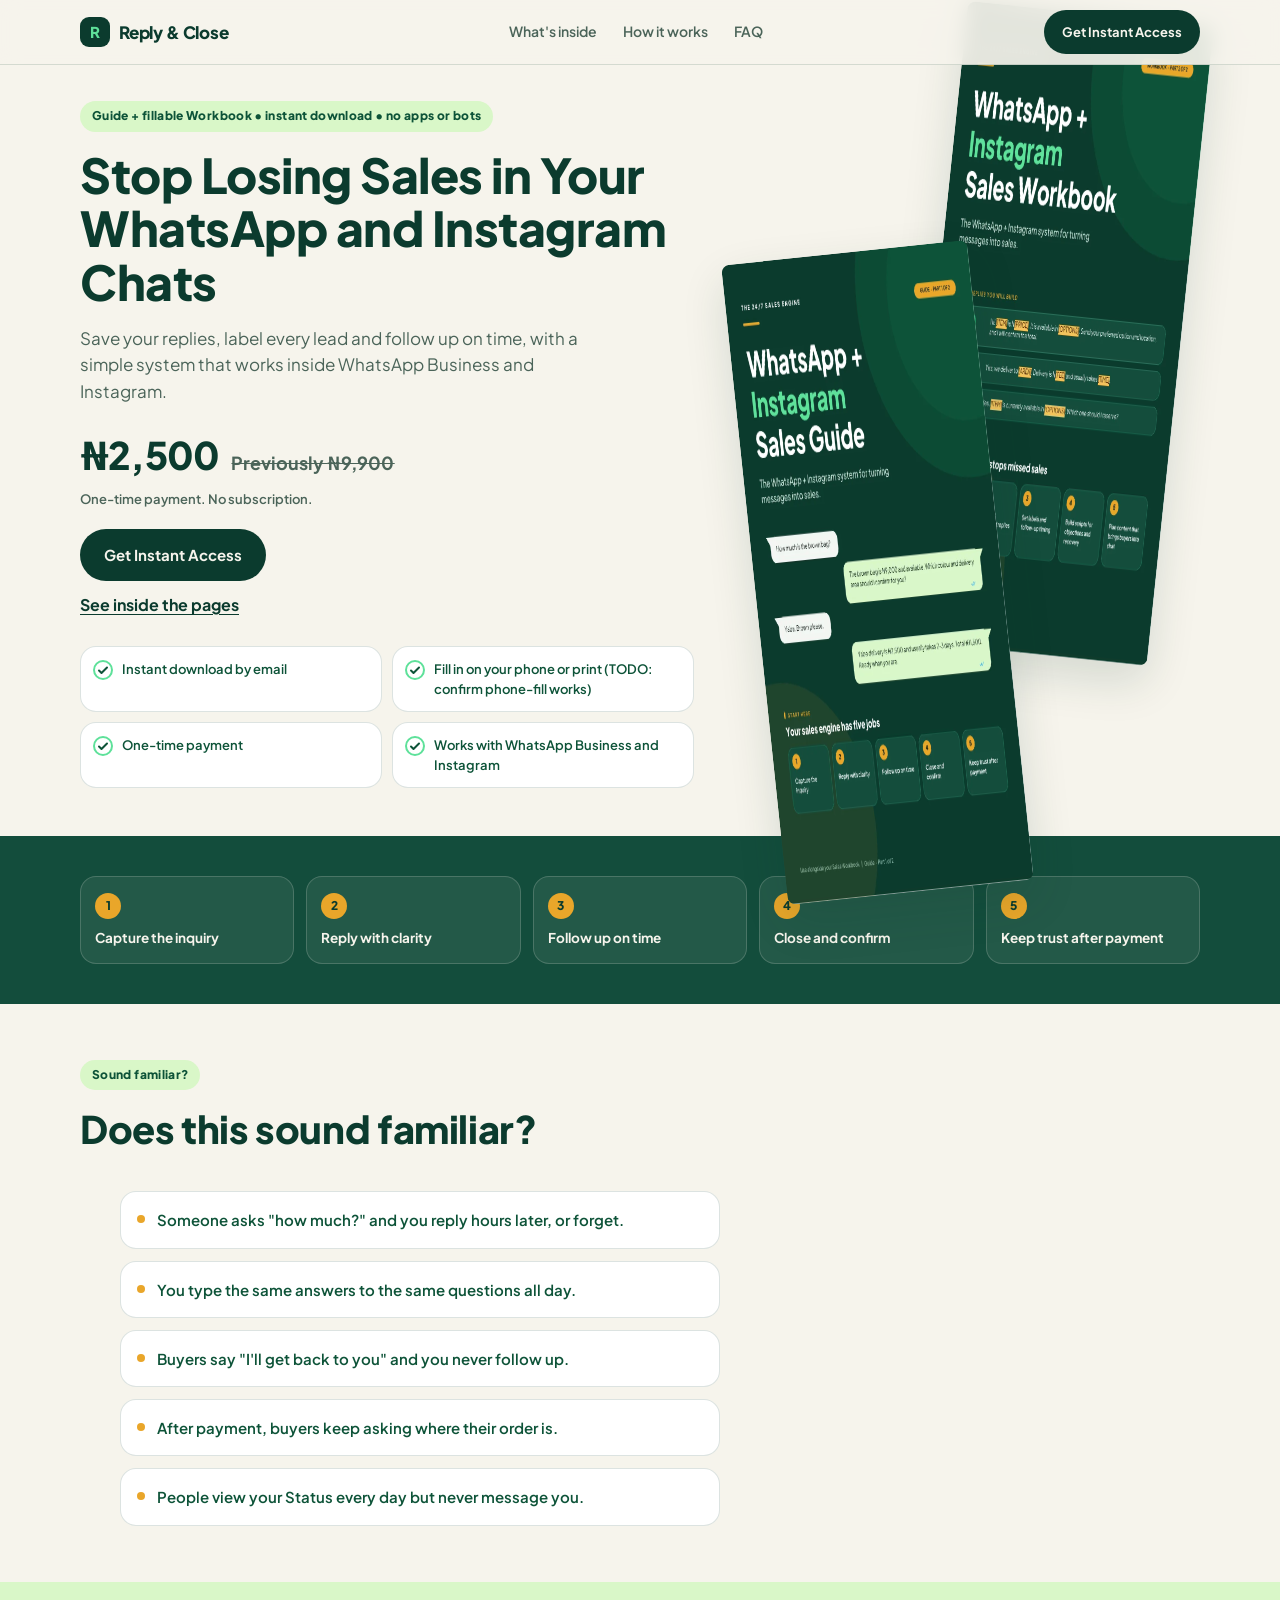
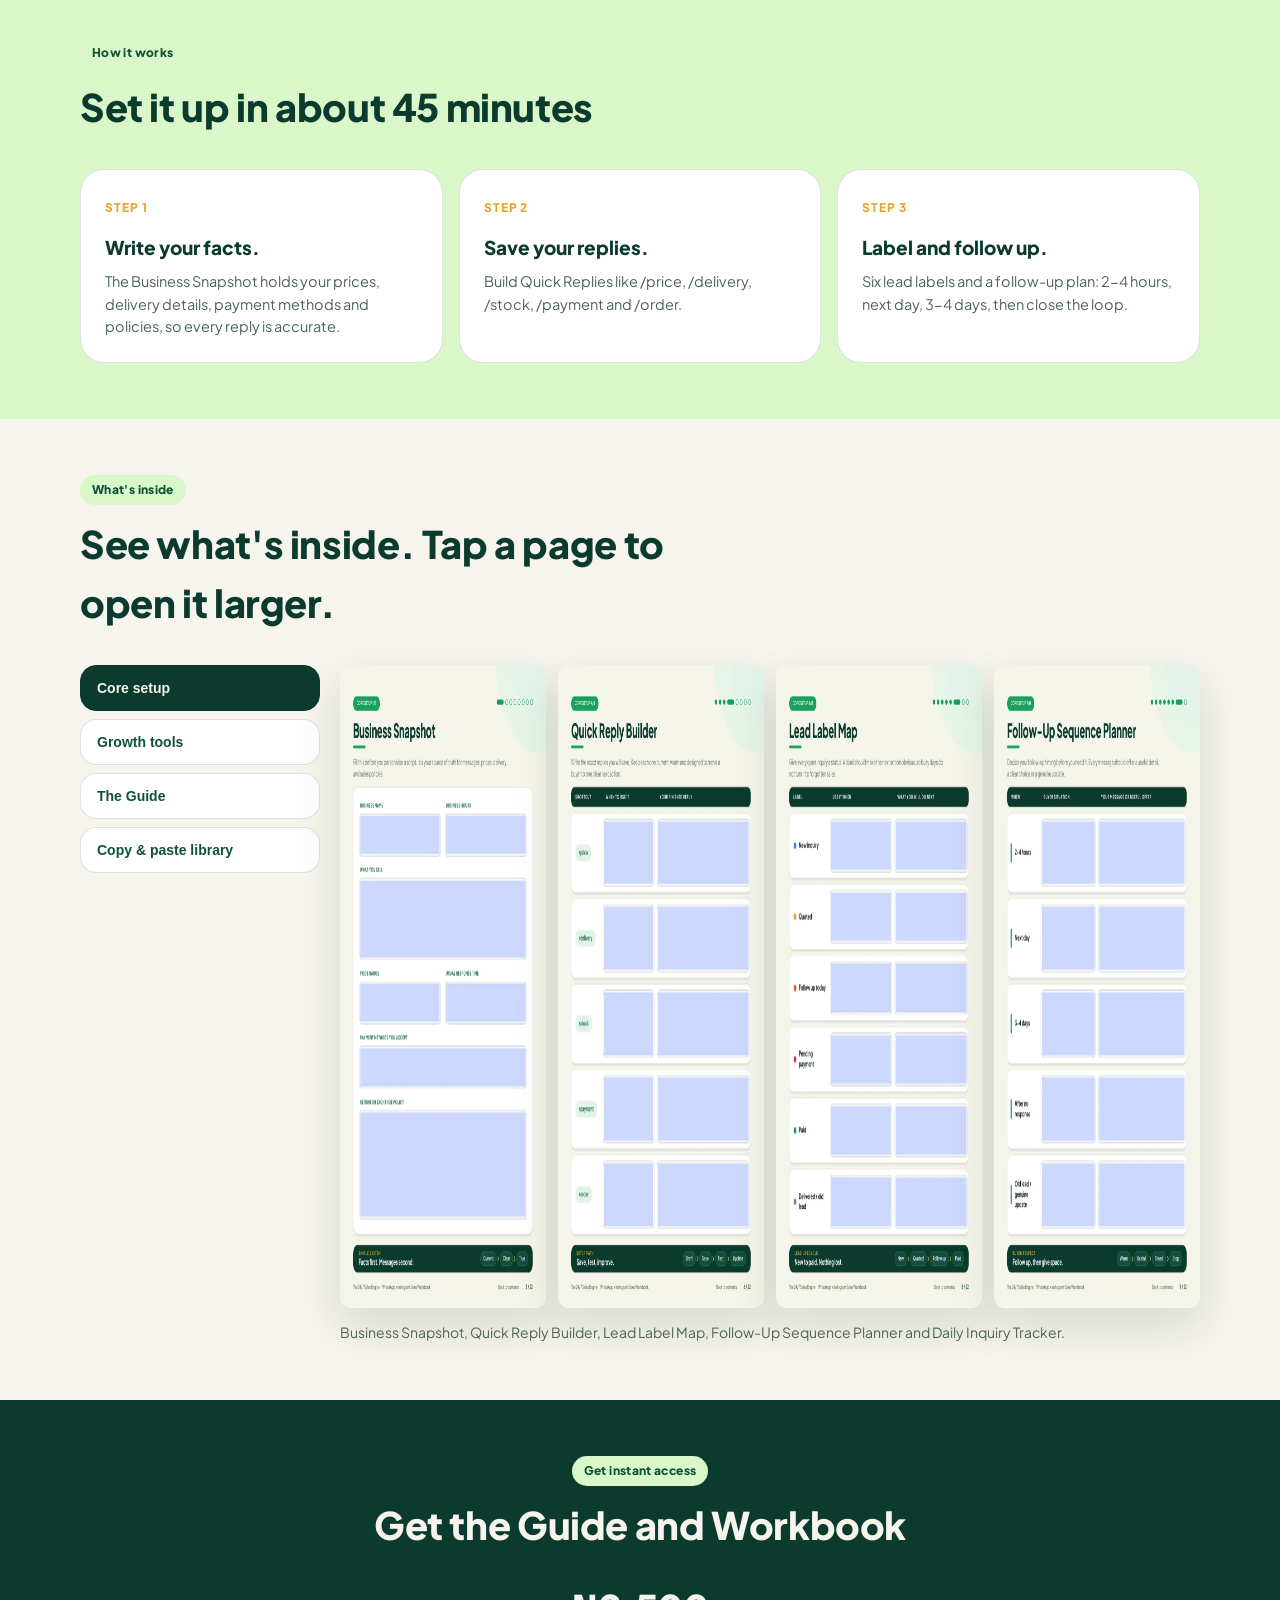
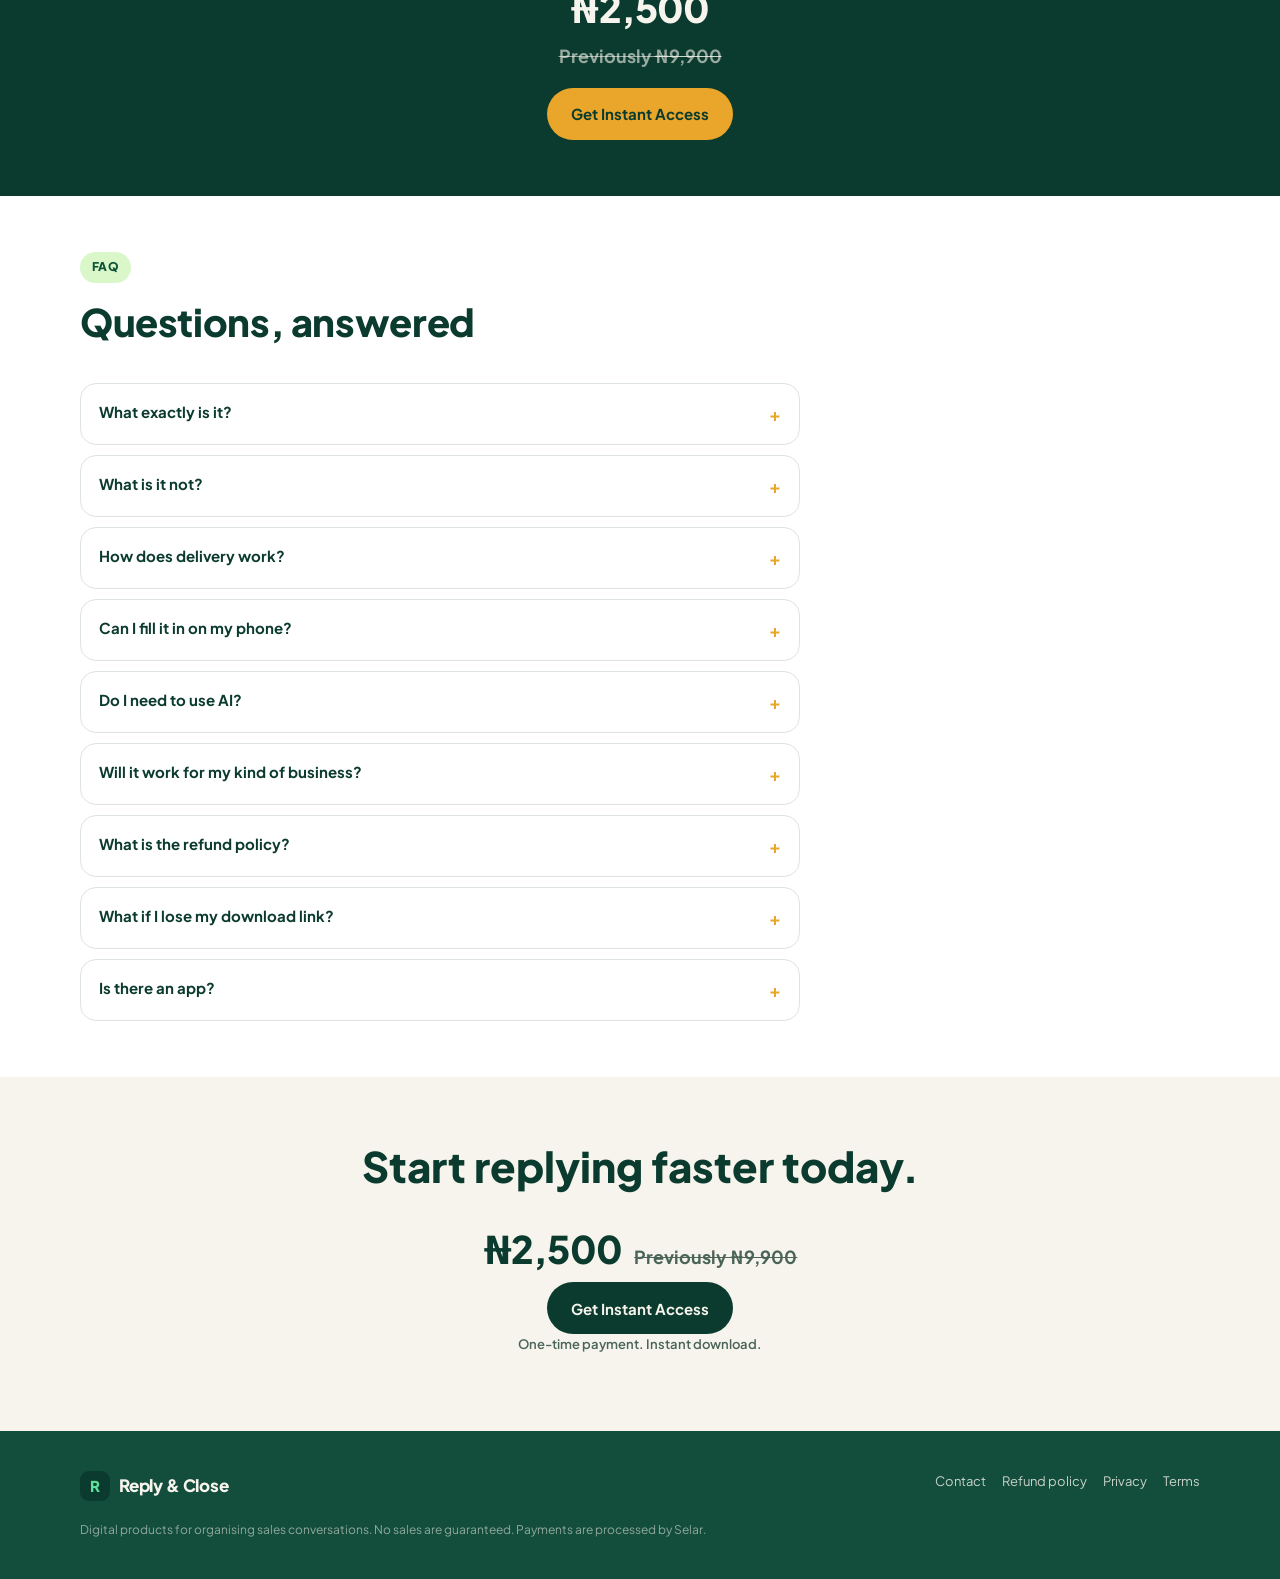
==== index.html @ ae07e2bc "Rebuild landing page per new brief: ₦2,500 entry, real product images, no dark patterns Replaces the" ====
<!doctype html>
<html lang="en">
<head>
<meta charset="utf-8">
<meta name="viewport" content="width=device-width, initial-scale=1">
<title>Reply &amp; Close | The 24/7 Sales Engine</title>
<meta name="description" content="A Sales Guide and fillable Workbook that help you reply faster, label leads and follow up on time in WhatsApp and Instagram. Instant download, one-time payment.">

<!-- Open Graph -->
<meta property="og:type" content="website">
<meta property="og:title" content="Reply &amp; Close | The 24/7 Sales Engine">
<meta property="og:description" content="Save your replies, label every lead and follow up on time, with a simple system that works inside WhatsApp Business and Instagram.">
<meta property="og:image" content="assets/guide-p1.png">

<link rel="icon" href="favicon-32.png" type="image/png">
<link rel="apple-touch-icon" href="apple-touch-icon.png">

<link rel="preconnect" href="https://fonts.googleapis.com">
<link rel="preconnect" href="https://fonts.gstatic.com" crossorigin>
<link href="https://fonts.googleapis.com/css2?family=Plus+Jakarta+Sans:wght@400;500;600;700;800&display=swap" rel="stylesheet">

<link rel="stylesheet" href="styles.css">
</head>
<body>

<header class="site-header">
  <div class="wrap">
    <a href="#top" class="brand" id="top" aria-label="Reply &amp; Close home">
      <span class="brand-mark">R</span>
      <span>Reply &amp; Close</span>
    </a>
    <nav class="header-links" aria-label="Page sections">
      <a href="#inside">What's inside</a>
      <a href="#how-it-works">How it works</a>
      <a href="#faq">FAQ</a>
    </nav>
    <a class="btn btn-sm cta-link" href="TODO:SELAR_URL" data-cta="header">Get Instant Access</a>
  </div>
</header>

<main>

  <!-- ===== Hero ===== -->
  <section class="hero">
    <div class="wrap hero-grid">
      <div class="hero-text">
        <span class="eyebrow">Guide + fillable Workbook &bull; instant download &bull; no apps or bots</span>
        <h1>Stop Losing Sales in Your WhatsApp and Instagram Chats</h1>
        <p class="hero-desc">Save your replies, label every lead and follow up on time, with a simple system that works inside WhatsApp Business and Instagram.</p>

        <div class="price-row">
          <span class="price-now" data-field="price">₦2,500</span>
          <span class="price-was" data-field="was-price-wrap">Previously <del data-field="was-price">₦9,900</del></span>
        </div>
        <p class="price-note">One-time payment. No subscription.</p>

        <div class="hero-cta">
          <a class="btn cta-link" href="TODO:SELAR_URL" data-cta="hero">Get Instant Access</a>
        </div>
        <a class="btn-text hero-see-inside" href="#inside">See inside the pages</a>

        <div class="trust-grid">
          <div class="trust-item">
            <svg width="20" height="20" viewBox="0 0 20 20" fill="none" aria-hidden="true"><circle cx="10" cy="10" r="9" stroke="#5EE19A" stroke-width="2"/><path d="M6 10.5l2.5 2.5L14 7.5" stroke="#0D5338" stroke-width="2" stroke-linecap="round" stroke-linejoin="round"/></svg>
            <span>Instant download by email</span>
          </div>
          <div class="trust-item">
            <svg width="20" height="20" viewBox="0 0 20 20" fill="none" aria-hidden="true"><circle cx="10" cy="10" r="9" stroke="#5EE19A" stroke-width="2"/><path d="M6 10.5l2.5 2.5L14 7.5" stroke="#0D5338" stroke-width="2" stroke-linecap="round" stroke-linejoin="round"/></svg>
            <span>Fill in on your phone or print (TODO: confirm phone-fill works)</span>
          </div>
          <div class="trust-item">
            <svg width="20" height="20" viewBox="0 0 20 20" fill="none" aria-hidden="true"><circle cx="10" cy="10" r="9" stroke="#5EE19A" stroke-width="2"/><path d="M6 10.5l2.5 2.5L14 7.5" stroke="#0D5338" stroke-width="2" stroke-linecap="round" stroke-linejoin="round"/></svg>
            <span>One-time payment</span>
          </div>
          <div class="trust-item">
            <svg width="20" height="20" viewBox="0 0 20 20" fill="none" aria-hidden="true"><circle cx="10" cy="10" r="9" stroke="#5EE19A" stroke-width="2"/><path d="M6 10.5l2.5 2.5L14 7.5" stroke="#0D5338" stroke-width="2" stroke-linecap="round" stroke-linejoin="round"/></svg>
            <span>Works with WhatsApp Business and Instagram</span>
          </div>
        </div>
      </div>

      <div class="hero-covers">
        <picture>
          <source srcset="assets/guide-p1.webp" type="image/webp">
          <img class="cover-guide" src="assets/guide-p1.png" alt="Cover of the Sales Guide, part of The 24/7 Sales Engine" width="455" height="643">
        </picture>
        <picture>
          <source srcset="assets/workbook-p1.webp" type="image/webp">
          <img class="cover-workbook" src="assets/workbook-p1.png" alt="Cover of the fillable Workbook, part of The 24/7 Sales Engine" width="455" height="643">
        </picture>
      </div>
    </div>
  </section>

  <!-- ===== Five jobs strip ===== -->
  <section class="jobs">
    <div class="wrap jobs-grid">
      <div class="job-card"><span class="job-num">1</span><p>Capture the inquiry</p></div>
      <div class="job-card"><span class="job-num">2</span><p>Reply with clarity</p></div>
      <div class="job-card"><span class="job-num">3</span><p>Follow up on time</p></div>
      <div class="job-card"><span class="job-num">4</span><p>Close and confirm</p></div>
      <div class="job-card"><span class="job-num">5</span><p>Keep trust after payment</p></div>
    </div>
  </section>

  <!-- ===== Does this sound familiar? ===== -->
  <section id="familiar">
    <div class="wrap">
      <div class="section-head">
        <span class="eyebrow">Sound familiar?</span>
        <h2>Does this sound familiar?</h2>
      </div>
      <ul class="problems-list">
        <li>Someone asks "how much?" and you reply hours later, or forget.</li>
        <li>You type the same answers to the same questions all day.</li>
        <li>Buyers say "I'll get back to you" and you never follow up.</li>
        <li>After payment, buyers keep asking where their order is.</li>
        <li>People view your Status every day but never message you.</li>
      </ul>
    </div>
  </section>

  <!-- ===== How it works ===== -->
  <section class="method" id="how-it-works">
    <div class="wrap">
      <div class="section-head">
        <span class="eyebrow">How it works</span>
        <h2>Set it up in about 45 minutes</h2>
      </div>
      <div class="method-steps">
        <div class="method-step">
          <span class="step-num">Step 1</span>
          <h3>Write your facts.</h3>
          <p>The Business Snapshot holds your prices, delivery details, payment methods and policies, so every reply is accurate.</p>
        </div>
        <div class="method-step">
          <span class="step-num">Step 2</span>
          <h3>Save your replies.</h3>
          <p>Build Quick Replies like /price, /delivery, /stock, /payment and /order.</p>
        </div>
        <div class="method-step">
          <span class="step-num">Step 3</span>
          <h3>Label and follow up.</h3>
          <p>Six lead labels and a follow-up plan: 2-4 hours, next day, 3-4 days, then close the loop.</p>
        </div>
      </div>
    </div>
  </section>

  <!-- ===== What's inside ===== -->
  <section id="inside">
    <div class="wrap">
      <div class="section-head">
        <span class="eyebrow">What's inside</span>
        <h2>See what's inside. Tap a page to open it larger.</h2>
      </div>

      <div class="inside-layout">
        <div class="inside-tabs" role="tablist" aria-label="What's inside the Guide and Workbook">
          <button class="inside-tab" role="tab" id="tab-core" aria-controls="panel-core" aria-selected="true" data-panel="panel-core">Core setup</button>
          <button class="inside-tab" role="tab" id="tab-growth" aria-controls="panel-growth" aria-selected="false" tabindex="-1" data-panel="panel-growth">Growth tools</button>
          <button class="inside-tab" role="tab" id="tab-guide" aria-controls="panel-guide" aria-selected="false" tabindex="-1" data-panel="panel-guide">The Guide</button>
          <button class="inside-tab" role="tab" id="tab-copy" aria-controls="panel-copy" aria-selected="false" tabindex="-1" data-panel="panel-copy">Copy &amp; paste library</button>
        </div>

        <div class="inside-panels">
          <div class="inside-panel is-active" id="panel-core" role="tabpanel" aria-labelledby="tab-core">
            <div class="inside-images">
              <button type="button" class="lightbox-trigger" data-full="assets/workbook-p3.png" data-alt="Workbook page for the Business Snapshot, recording prices, delivery and payment details">
                <picture><source srcset="assets/workbook-p3.webp" type="image/webp"><img src="assets/workbook-p3.png" alt="Workbook page for the Business Snapshot, recording prices, delivery and payment details" loading="lazy" width="455" height="643"></picture>
              </button>
              <button type="button" class="lightbox-trigger" data-full="assets/workbook-p6.png" data-alt="Workbook page for building Quick Replies such as price, delivery and stock">
                <picture><source srcset="assets/workbook-p6.webp" type="image/webp"><img src="assets/workbook-p6.png" alt="Workbook page for building Quick Replies such as price, delivery and stock" loading="lazy" width="455" height="643"></picture>
              </button>
              <button type="button" class="lightbox-trigger" data-full="assets/workbook-p8.png" data-alt="Workbook page for the Lead Label Map">
                <picture><source srcset="assets/workbook-p8.webp" type="image/webp"><img src="assets/workbook-p8.png" alt="Workbook page for the Lead Label Map" loading="lazy" width="455" height="643"></picture>
              </button>
              <button type="button" class="lightbox-trigger" data-full="assets/workbook-p9.png" data-alt="Workbook page for the Follow-Up Sequence Planner and Daily Inquiry Tracker">
                <picture><source srcset="assets/workbook-p9.webp" type="image/webp"><img src="assets/workbook-p9.png" alt="Workbook page for the Follow-Up Sequence Planner and Daily Inquiry Tracker" loading="lazy" width="455" height="643"></picture>
              </button>
            </div>
            <p class="inside-caption">Business Snapshot, Quick Reply Builder, Lead Label Map, Follow-Up Sequence Planner and Daily Inquiry Tracker.</p>
          </div>

          <div class="inside-panel" id="panel-growth" role="tabpanel" aria-labelledby="tab-growth">
            <div class="inside-images">
              <button type="button" class="lightbox-trigger" data-full="assets/workbook-p12.png" data-alt="Workbook page showing growth tools including the Order and Trust Message Kit">
                <picture><source srcset="assets/workbook-p12.webp" type="image/webp"><img src="assets/workbook-p12.png" alt="Workbook page showing growth tools including the Order and Trust Message Kit" loading="lazy" width="455" height="643"></picture>
              </button>
            </div>
            <p class="inside-caption">Five growth tools, including the Order and Trust Message Kit and the 7-Day Status Selling Plan.</p>
          </div>

          <div class="inside-panel" id="panel-guide" role="tabpanel" aria-labelledby="tab-guide">
            <div class="inside-images">
              <button type="button" class="lightbox-trigger" data-full="assets/guide-p1.png" data-alt="Cover of the Sales Guide">
                <picture><source srcset="assets/guide-p1.webp" type="image/webp"><img src="assets/guide-p1.png" alt="Cover of the Sales Guide" loading="lazy" width="455" height="643"></picture>
              </button>
              <button type="button" class="lightbox-trigger" data-full="assets/guide-p8.png" data-alt="A page from the Sales Guide on replying to buyer messages with clarity">
                <picture><source srcset="assets/guide-p8.webp" type="image/webp"><img src="assets/guide-p8.png" alt="A page from the Sales Guide on replying to buyer messages with clarity" loading="lazy" width="455" height="643"></picture>
              </button>
              <button type="button" class="lightbox-trigger" data-full="assets/guide-p9.png" data-alt="A page from the Sales Guide on following up with buyers and closing the sale">
                <picture><source srcset="assets/guide-p9.webp" type="image/webp"><img src="assets/guide-p9.png" alt="A page from the Sales Guide on following up with buyers and closing the sale" loading="lazy" width="455" height="643"></picture>
              </button>
            </div>
            <p class="inside-caption">A short Guide in six chapters that explains how to capture, reply, follow up and close.</p>
          </div>

          <div class="inside-panel" id="panel-copy" role="tabpanel" aria-labelledby="tab-copy">
            <div class="inside-images">
              <button type="button" class="lightbox-trigger" data-full="assets/workbook-p17.png" data-alt="Workbook page with a copy-and-paste reply library for buyers and objections">
                <picture><source srcset="assets/workbook-p17.webp" type="image/webp"><img src="assets/workbook-p17.png" alt="Workbook page with a copy-and-paste reply library for buyers and objections" loading="lazy" width="455" height="643"></picture>
              </button>
            </div>
            <p class="inside-caption">Ready-to-use replies for buyers, objections, follow-ups, order updates, Instagram handoffs and Status posts.</p>
          </div>
        </div>
      </div>
    </div>
  </section>

  <!-- REVIEWS: enable only with real, permitted buyer quotes -->

  <!-- ===== Price band ===== -->
  <section class="price-band" id="buy">
    <div class="wrap">
      <div class="section-head">
        <span class="eyebrow">Get instant access</span>
        <h2>Get the Guide and Workbook</h2>
      </div>
      <div class="price-band-row">
        <span class="price-now" data-field="price">₦2,500</span>
        <span class="price-was" data-field="was-price-wrap">Previously <del data-field="was-price">₦9,900</del></span>
      </div>
      <a class="btn cta-link" href="TODO:SELAR_URL" data-cta="price-band">Get Instant Access</a>
    </div>
  </section>

  <!-- ===== FAQ ===== -->
  <section class="faq" id="faq">
    <div class="wrap">
      <div class="section-head">
        <span class="eyebrow">FAQ</span>
        <h2>Questions, answered</h2>
      </div>
      <div class="faq-list">
        <details>
          <summary>What exactly is it?</summary>
          <p>A Sales Guide and a fillable Workbook (two PDFs, 34 pages in total) that give you a simple system for replying to buyers, labelling leads and following up in WhatsApp and Instagram.</p>
        </details>
        <details>
          <summary>What is it not?</summary>
          <p>It is not a bot, an app or a promise of sales. It is a system you set up and use yourself. Results depend on your business, your product and how consistently you use it.</p>
        </details>
        <details>
          <summary>How does delivery work?</summary>
          <p>After payment, Selar sends your download link to the email you paid with. TODO: confirm that the link arrives instantly.</p>
        </details>
        <details>
          <summary>Can I fill it in on my phone?</summary>
          <p>The Workbook has fillable fields. TODO: confirm which phone viewer works best, then say so here. You can also print it.</p>
        </details>
        <details>
          <summary>Do I need to use AI?</summary>
          <p>No. The system works without it. One chapter shows how to use AI as a draft assistant, with you approving every reply.</p>
        </details>
        <details>
          <summary>Will it work for my kind of business?</summary>
          <p>It is built for anyone who handles buyer messages in WhatsApp or Instagram, whether you sell products or services.</p>
        </details>
        <details>
          <summary>What is the refund policy?</summary>
          <p>Because the files are delivered instantly, all purchases are final. If a file will not open, you did not receive your link, or you were charged twice in error, contact us and we will fix it. See the full <a href="refund.html">refund policy</a>.</p>
        </details>
        <details>
          <summary>What if I lose my download link?</summary>
          <p>Search your email for the Selar receipt, or contact us with the email you paid with and we will help you get your files.</p>
        </details>
        <details>
          <summary>Is there an app?</summary>
          <p>After you get your files you will see an optional app that keeps your follow-ups for you. The Guide and Workbook work fully on their own.</p>
        </details>
      </div>
    </div>
  </section>

  <!-- ===== Final CTA ===== -->
  <section class="final-cta">
    <div class="wrap">
      <h2>Start replying faster today.</h2>
      <div class="price-row">
        <span class="price-now" data-field="price">₦2,500</span>
        <span class="price-was" data-field="was-price-wrap">Previously <del data-field="was-price">₦9,900</del></span>
      </div>
      <a class="btn cta-link" href="TODO:SELAR_URL" data-cta="final">Get Instant Access</a>
      <p class="price-note">One-time payment. Instant download.</p>
    </div>
  </section>

</main>

<footer>
  <div class="wrap footer-grid">
    <div class="brand" style="color:#F6F4EC">
      <span class="brand-mark">R</span>
      <span>Reply &amp; Close</span>
    </div>
    <div class="footer-links">
      <a href="mailto:TODO:SUPPORT_EMAIL" class="support-email-link">Contact</a>
      <a href="#" class="whatsapp-link" style="display:none">WhatsApp</a>
      <a href="refund.html">Refund policy</a>
      <a href="privacy.html">Privacy</a>
      <a href="terms.html">Terms</a>
    </div>
  </div>
  <div class="wrap">
    <p class="footer-fine">Digital products for organising sales conversations. No sales are guaranteed. Payments are processed by Selar.</p>
  </div>
</footer>

<!-- Lightbox -->
<div class="lightbox" id="lightbox" role="dialog" aria-modal="true" aria-label="Enlarged page preview">
  <button type="button" class="lightbox-close" id="lightbox-close" aria-label="Close">&times;</button>
  <img id="lightbox-img" src="" alt="">
</div>

<!-- Meta Pixel Code (loaded by script.js only if META_PIXEL_ID is set) -->
<noscript>
  <img height="1" width="1" style="display:none" src="https://www.facebook.com/tr?id=2324842898318551&ev=PageView&noscript=1" alt="">
</noscript>

<script src="script.js"></script>
</body>
</html>
---- styles.css ----
/* Reply & Close — The 24/7 Sales Engine — entry landing page */

:root {
  --dark-green: #0b3b2e;
  --mid-green: #0d5338;
  --card-green: #134d3c;
  --cream: #f6f4ec;
  --amber: #e9a62a;
  --bright-green: #5ee19a;
  --bubble-green: #d9f7c8;
  --ink: #0b3b2e;
  --muted: #4b6459;
  --line: rgba(11, 59, 46, 0.14);
  --shadow: 0 18px 45px rgba(11, 59, 46, 0.14);
  --radius-lg: 24px;
  --radius-md: 16px;
  --max: 1120px;
}

* {
  box-sizing: border-box;
}

html {
  scroll-behavior: smooth;
}

@media (prefers-reduced-motion: reduce) {
  html {
    scroll-behavior: auto;
  }
  * {
    animation-duration: 0.01ms !important;
    animation-iteration-count: 1 !important;
    transition-duration: 0.01ms !important;
  }
}

body {
  margin: 0;
  background: var(--cream);
  color: var(--ink);
  font-family: "Plus Jakarta Sans", ui-sans-serif, system-ui, -apple-system, "Segoe UI", sans-serif;
  line-height: 1.55;
  font-size: 16px;
  overflow-x: hidden;
}

h1, h2, h3, p, ul, ol {
  margin: 0;
}

a {
  color: inherit;
}

img {
  max-width: 100%;
  display: block;
}

.wrap {
  width: min(100% - 40px, var(--max));
  margin: 0 auto;
}

:focus-visible {
  outline: 3px solid var(--bright-green);
  outline-offset: 2px;
  border-radius: 6px;
}

/* ---------- header ---------- */

.site-header {
  position: sticky;
  top: 0;
  z-index: 30;
  background: rgba(246, 244, 236, 0.92);
  backdrop-filter: blur(10px);
  border-bottom: 1px solid var(--line);
}

.site-header .wrap {
  display: flex;
  align-items: center;
  justify-content: space-between;
  min-height: 64px;
}

.brand {
  display: flex;
  align-items: center;
  gap: 9px;
  font-weight: 800;
  font-size: 17px;
  text-decoration: none;
  letter-spacing: -0.01em;
}

.brand-mark {
  width: 30px;
  height: 30px;
  border-radius: 9px;
  background: var(--dark-green);
  color: var(--bright-green);
  display: grid;
  place-items: center;
  font-weight: 800;
  font-size: 15px;
}

.header-links {
  display: none;
  align-items: center;
  gap: 26px;
  font-size: 14px;
  font-weight: 600;
  color: var(--muted);
}

.header-links a {
  text-decoration: none;
}

@media (min-width: 740px) {
  .header-links {
    display: flex;
  }
}

/* ---------- buttons ---------- */

.btn {
  display: inline-flex;
  align-items: center;
  justify-content: center;
  gap: 8px;
  min-height: 52px;
  padding: 0 24px;
  border-radius: 999px;
  background: var(--dark-green);
  color: var(--cream);
  font-weight: 700;
  font-size: 15px;
  text-decoration: none;
  border: none;
  cursor: pointer;
  transition: transform 0.15s ease, background 0.15s ease;
}

.btn:hover {
  background: var(--mid-green);
  transform: translateY(-1px);
}

.btn-sm {
  min-height: 44px;
  padding: 0 18px;
  font-size: 13px;
}

.btn-text {
  background: none;
  color: var(--dark-green);
  text-decoration: underline;
  text-underline-offset: 3px;
  min-height: auto;
  padding: 0;
  font-weight: 700;
}

/* ---------- eyebrow / strip ---------- */

.eyebrow {
  display: inline-flex;
  align-items: center;
  gap: 8px;
  color: var(--mid-green);
  background: var(--bubble-green);
  padding: 6px 12px;
  border-radius: 999px;
  font-size: 12px;
  font-weight: 800;
  letter-spacing: 0.03em;
}

/* ---------- hero ---------- */

.hero {
  padding: 36px 0 48px;
}

.hero-grid {
  display: grid;
  gap: 32px;
}

.hero-text h1 {
  font-size: clamp(30px, 6vw, 48px);
  font-weight: 800;
  line-height: 1.12;
  letter-spacing: -0.01em;
  margin: 16px 0 16px;
}

.hero-desc {
  color: var(--muted);
  font-size: 17px;
  max-width: 540px;
}

.price-row {
  display: flex;
  align-items: baseline;
  gap: 12px;
  margin: 22px 0 4px;
  flex-wrap: wrap;
}

.price-now {
  font-size: 38px;
  font-weight: 800;
  letter-spacing: -0.02em;
}

.price-was {
  font-size: 18px;
  font-weight: 700;
  color: var(--muted);
  text-decoration: line-through;
}

.price-note {
  color: var(--muted);
  font-size: 13px;
  font-weight: 600;
  margin-bottom: 20px;
}

.hero-cta {
  margin-top: 10px;
}

.hero-see-inside {
  display: block;
  margin-top: 12px;
}

.trust-grid {
  margin-top: 28px;
  display: grid;
  grid-template-columns: 1fr 1fr;
  gap: 10px;
}

.trust-item {
  display: flex;
  align-items: flex-start;
  gap: 9px;
  font-size: 13px;
  font-weight: 600;
  color: var(--mid-green);
  background: #fff;
  border: 1px solid var(--line);
  border-radius: var(--radius-md);
  padding: 12px;
}

.trust-item svg {
  flex: 0 0 auto;
  margin-top: 1px;
}

.hero-covers {
  position: relative;
  min-height: 300px;
  display: grid;
  place-items: center;
}

.hero-covers img {
  position: absolute;
  width: 52%;
  border-radius: 8px;
  box-shadow: var(--shadow);
}

.hero-covers .cover-guide {
  left: 6%;
  top: 4%;
  transform: rotate(-6deg);
  z-index: 2;
}

.hero-covers .cover-workbook {
  right: 4%;
  bottom: 0;
  transform: rotate(6deg);
  z-index: 1;
}

@media (min-width: 860px) {
  .hero-grid {
    grid-template-columns: 1.1fr 0.85fr;
    align-items: center;
  }
  .hero-covers {
    min-height: 420px;
  }
}

/* ---------- five jobs ---------- */

.jobs {
  background: var(--card-green);
  padding: 40px 0;
}

.jobs-grid {
  display: grid;
  grid-template-columns: repeat(2, 1fr);
  gap: 12px;
}

@media (min-width: 700px) {
  .jobs-grid {
    grid-template-columns: repeat(5, 1fr);
  }
}

.job-card {
  background: rgba(246, 244, 236, 0.07);
  border: 1px solid rgba(246, 244, 236, 0.18);
  border-radius: var(--radius-md);
  padding: 16px 14px;
  color: var(--cream);
}

.job-num {
  width: 26px;
  height: 26px;
  border-radius: 50%;
  background: var(--amber);
  color: var(--dark-green);
  font-weight: 800;
  font-size: 12px;
  display: grid;
  place-items: center;
  margin-bottom: 10px;
}

.job-card p {
  font-size: 13.5px;
  font-weight: 700;
  line-height: 1.3;
}

/* ---------- generic section ---------- */

section {
  padding: 56px 0;
}

.section-head {
  max-width: 640px;
  margin-bottom: 32px;
}

.section-head h2 {
  font-size: clamp(26px, 4.4vw, 38px);
  font-weight: 800;
  letter-spacing: -0.01em;
  margin-top: 10px;
}

/* ---------- familiar problems ---------- */

.problems-list {
  list-style: none;
  display: grid;
  gap: 12px;
  max-width: 640px;
}

.problems-list li {
  display: flex;
  gap: 12px;
  align-items: flex-start;
  background: #fff;
  border: 1px solid var(--line);
  border-radius: var(--radius-md);
  padding: 16px;
  font-size: 15px;
  font-weight: 600;
  color: var(--mid-green);
}

.problems-list li::before {
  content: "";
  flex: 0 0 auto;
  width: 8px;
  height: 8px;
  margin-top: 7px;
  border-radius: 50%;
  background: var(--amber);
}

/* ---------- how it works ---------- */

.method {
  background: var(--bubble-green);
}

.method-steps {
  display: grid;
  gap: 16px;
}

@media (min-width: 740px) {
  .method-steps {
    grid-template-columns: repeat(3, 1fr);
  }
}

.method-step {
  background: #fff;
  border-radius: var(--radius-lg);
  padding: 24px;
  border: 1px solid var(--line);
}

.method-step .step-num {
  color: var(--amber);
  font-weight: 800;
  font-size: 12px;
  letter-spacing: 0.08em;
  text-transform: uppercase;
}

.method-step h3 {
  margin: 14px 0 8px;
  font-size: 19px;
  font-weight: 800;
}

.method-step p {
  color: var(--muted);
  font-size: 14.5px;
}

/* ---------- what's inside (tabbed viewer) ---------- */

.inside-layout {
  display: grid;
  gap: 20px;
}

@media (min-width: 860px) {
  .inside-layout {
    grid-template-columns: 240px 1fr;
    align-items: start;
  }
}

.inside-tabs {
  display: flex;
  gap: 8px;
  overflow-x: auto;
  padding-bottom: 4px;
}

@media (min-width: 860px) {
  .inside-tabs {
    flex-direction: column;
    overflow-x: visible;
  }
}

.inside-tab {
  flex: 0 0 auto;
  text-align: left;
  border: 1px solid var(--line);
  background: #fff;
  border-radius: var(--radius-md);
  padding: 14px 16px;
  font-size: 14px;
  font-weight: 700;
  color: var(--mid-green);
  cursor: pointer;
}

.inside-tab[aria-selected="true"] {
  background: var(--dark-green);
  color: var(--cream);
  border-color: var(--dark-green);
}

.inside-panel {
  display: none;
}

.inside-panel.is-active {
  display: block;
}

.inside-images {
  display: grid;
  grid-template-columns: repeat(auto-fit, minmax(130px, 1fr));
  gap: 12px;
}

.inside-images button {
  border: none;
  background: none;
  padding: 0;
  cursor: zoom-in;
  border-radius: 10px;
  overflow: hidden;
  box-shadow: var(--shadow);
}

.inside-images img {
  width: 100%;
  border-radius: 10px;
}

.inside-caption {
  margin-top: 14px;
  color: var(--muted);
  font-size: 14px;
}

/* lightbox */

.lightbox {
  position: fixed;
  inset: 0;
  z-index: 50;
  display: none;
  align-items: center;
  justify-content: center;
  background: rgba(11, 59, 46, 0.88);
  padding: 24px;
}

.lightbox.is-open {
  display: flex;
}

.lightbox img {
  max-width: min(92vw, 560px);
  max-height: 86vh;
  border-radius: 10px;
}

.lightbox-close {
  position: absolute;
  top: 18px;
  right: 18px;
  width: 42px;
  height: 42px;
  border-radius: 50%;
  border: none;
  background: var(--cream);
  color: var(--dark-green);
  font-size: 20px;
  font-weight: 800;
  cursor: pointer;
}

/* ---------- price band ---------- */

.price-band {
  background: var(--dark-green);
  color: var(--cream);
  text-align: center;
}

.price-band .section-head {
  margin: 0 auto 24px;
  text-align: center;
}

.price-band .price-now,
.price-band .price-was {
  color: var(--cream);
}

.price-band .price-was {
  color: rgba(246, 244, 236, 0.6);
}

.price-band-row {
  display: flex;
  flex-direction: column;
  align-items: center;
  gap: 4px;
}

.price-band .btn {
  margin-top: 18px;
  background: var(--amber);
  color: var(--dark-green);
}

.price-band .btn:hover {
  background: #f2bb54;
}

/* ---------- FAQ ---------- */

.faq {
  background: #fff;
}

.faq-list {
  max-width: 720px;
  display: grid;
  gap: 10px;
}

.faq-list details {
  border: 1px solid var(--line);
  border-radius: var(--radius-md);
  padding: 16px 18px;
}

.faq-list summary {
  cursor: pointer;
  font-weight: 700;
  font-size: 15px;
  list-style: none;
}

.faq-list summary::-webkit-details-marker {
  display: none;
}

.faq-list summary::after {
  content: "+";
  float: right;
  font-size: 18px;
  color: var(--amber);
}

.faq-list details[open] summary::after {
  content: "–";
}

.faq-list p {
  margin-top: 10px;
  color: var(--muted);
  font-size: 14.5px;
}

/* ---------- final CTA ---------- */

.final-cta {
  text-align: center;
}

.final-cta h2 {
  font-size: clamp(26px, 5vw, 42px);
  font-weight: 800;
  max-width: 640px;
  margin: 0 auto 16px;
}

.final-cta .price-row {
  justify-content: center;
}

/* ---------- footer ---------- */

footer {
  background: var(--card-green);
  color: var(--cream);
  padding: 40px 0;
}

.footer-grid {
  display: flex;
  flex-wrap: wrap;
  gap: 18px;
  justify-content: space-between;
  align-items: flex-start;
  font-size: 13px;
}

.footer-links {
  display: flex;
  flex-wrap: wrap;
  gap: 16px;
  color: rgba(246, 244, 236, 0.8);
}

.footer-links a {
  text-decoration: none;
}

.footer-fine {
  margin-top: 20px;
  color: rgba(246, 244, 236, 0.55);
  font-size: 12px;
  max-width: 640px;
}

/* ---------- policy pages ---------- */

.policy {
  max-width: 680px;
  margin: 0 auto;
  padding: 56px 20px 80px;
}

.policy h1 {
  font-size: 30px;
  font-weight: 800;
  margin-bottom: 18px;
}

.policy p {
  color: var(--muted);
  margin-bottom: 14px;
}

.policy-todo {
  background: var(--bubble-green);
  border-radius: var(--radius-md);
  padding: 12px 16px;
  font-weight: 700;
  color: var(--mid-green);
  margin-bottom: 20px;
  font-size: 14px;
}
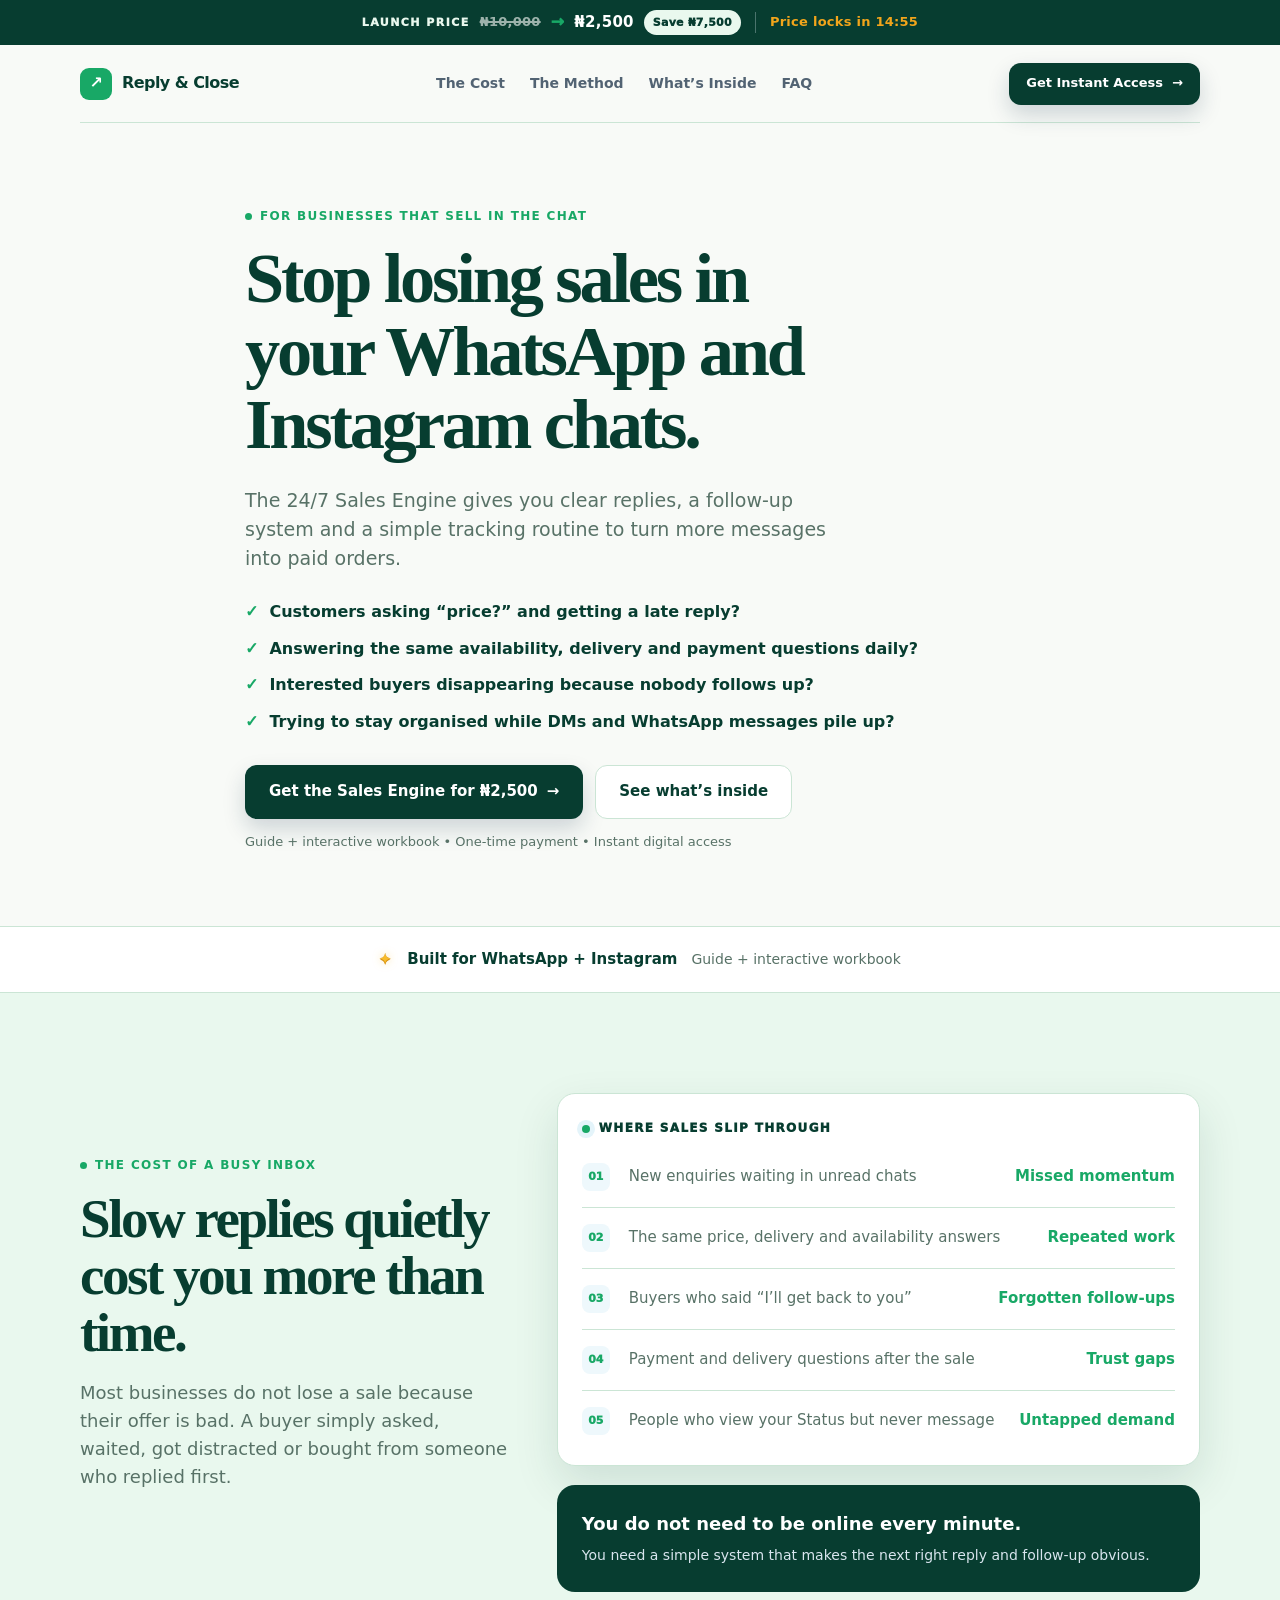
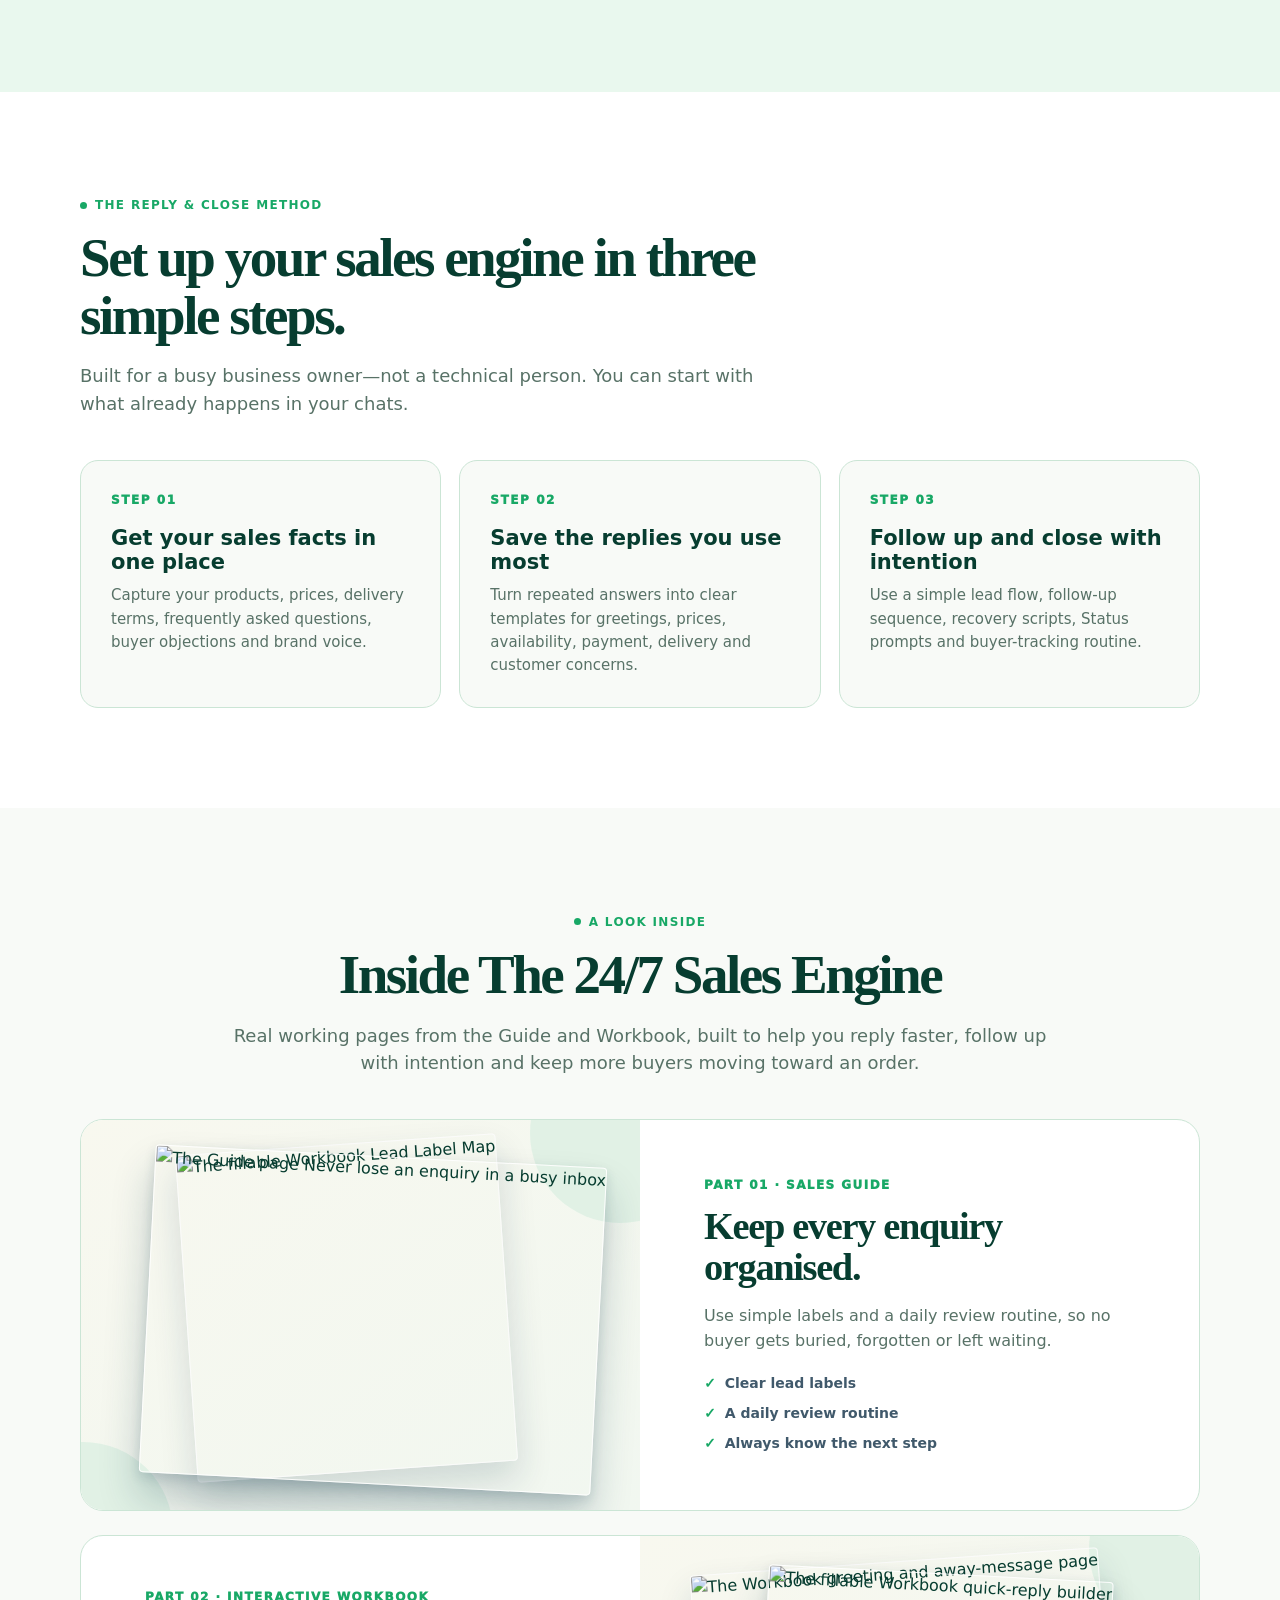
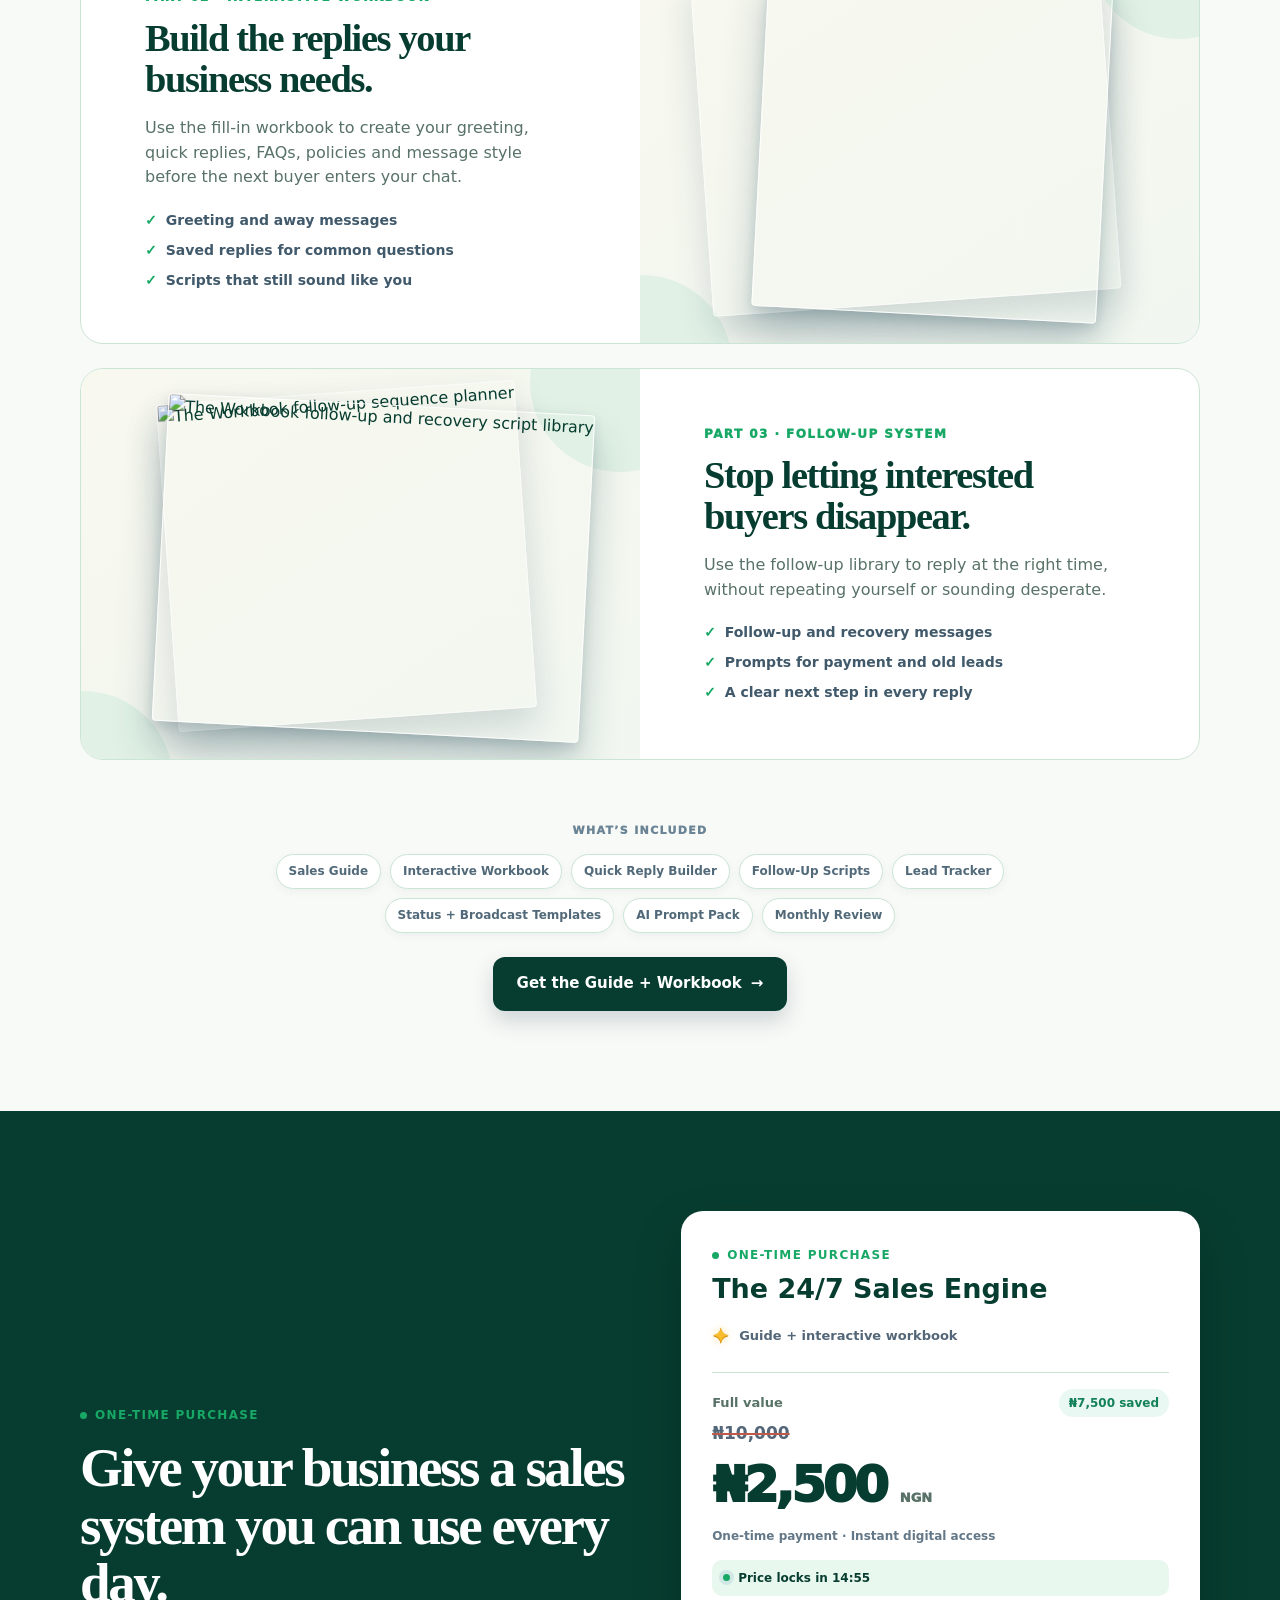
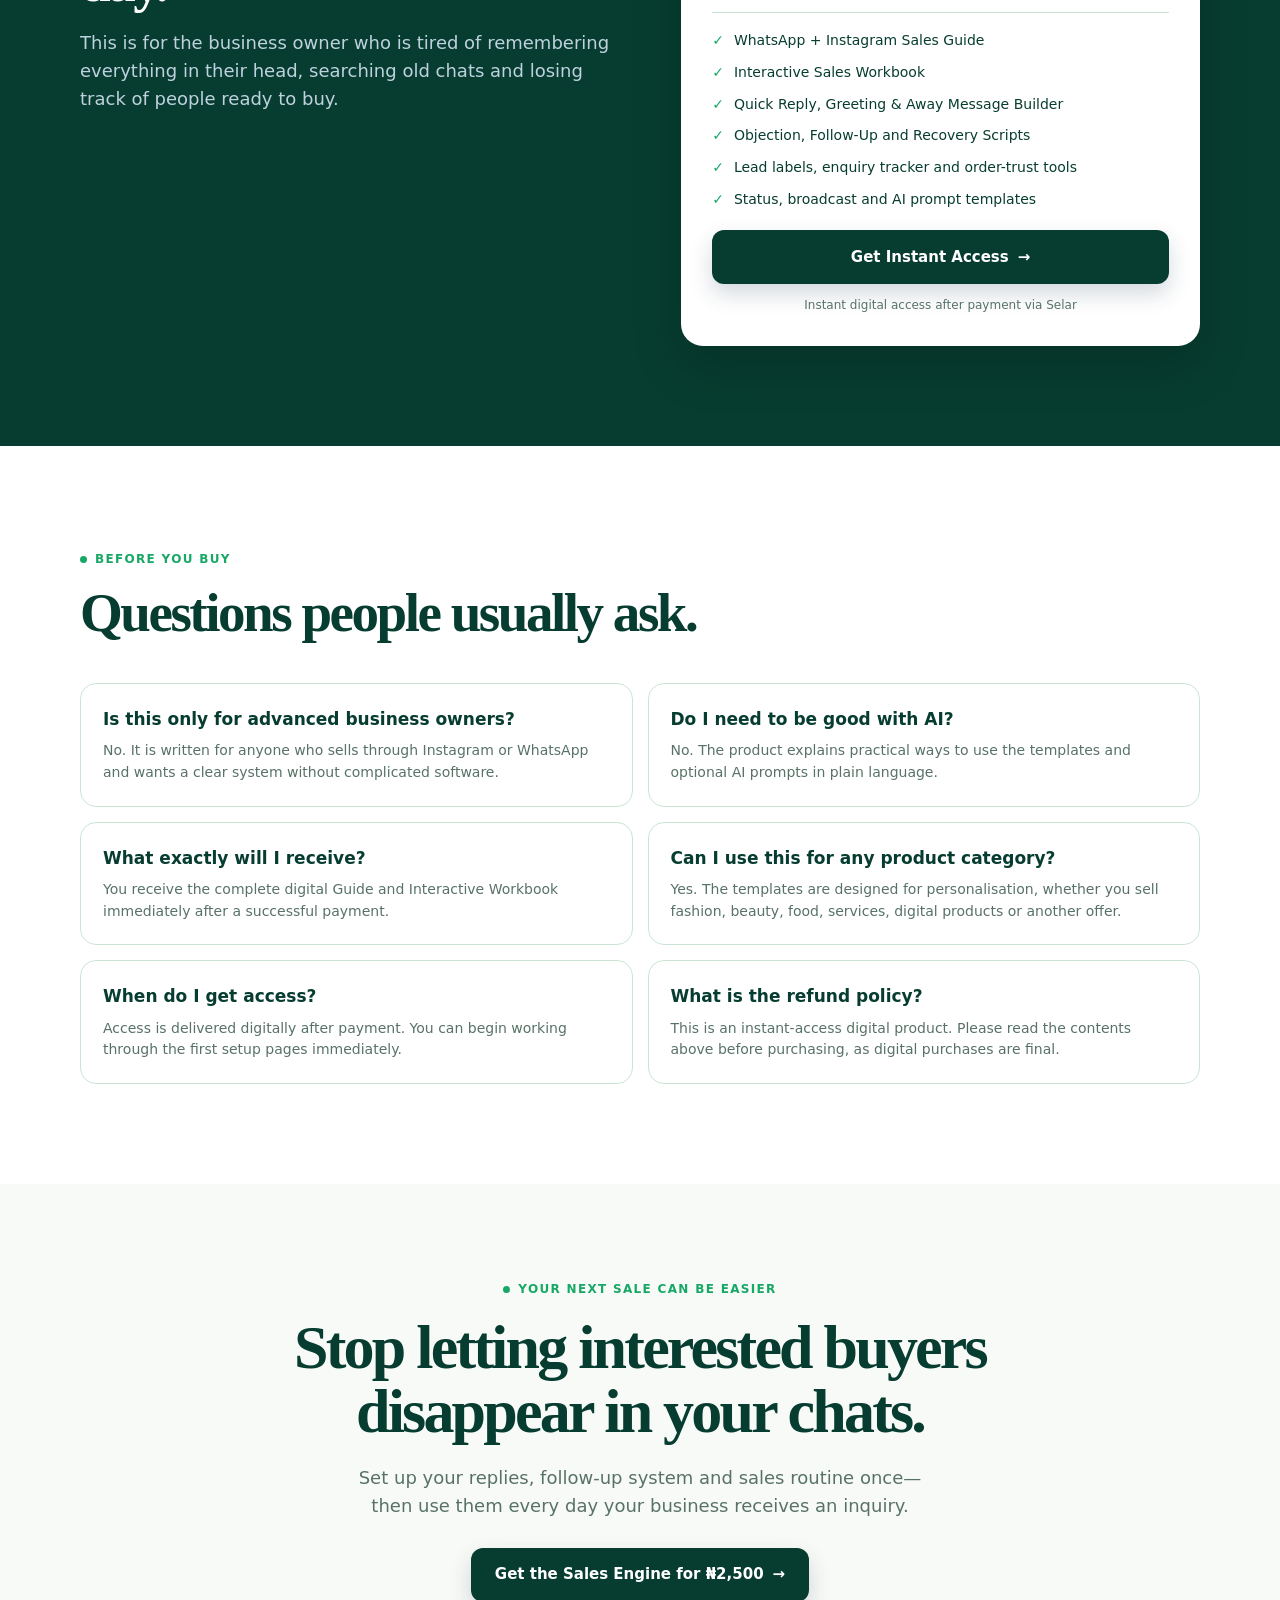
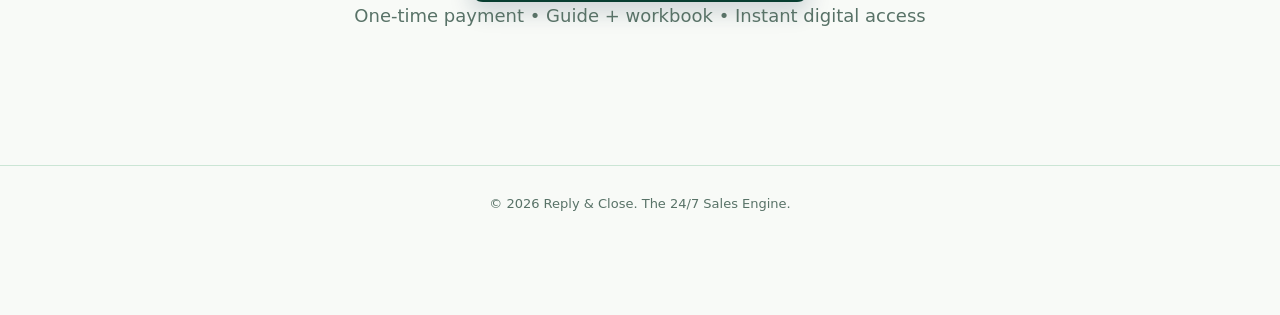
==== commit d7139238: "Add files via upload Update landing page and upsell gallery" ====
--- a/index.html
+++ b/index.html
@@ -1,334 +1,239 @@
 <!doctype html>
 <html lang="en">
 <head>
-<meta charset="utf-8">
-<meta name="viewport" content="width=device-width, initial-scale=1">
-<title>Reply &amp; Close | The 24/7 Sales Engine</title>
-<meta name="description" content="A Sales Guide and fillable Workbook that help you reply faster, label leads and follow up on time in WhatsApp and Instagram. Instant download, one-time payment.">
-
-<!-- Open Graph -->
-<meta property="og:type" content="website">
-<meta property="og:title" content="Reply &amp; Close | The 24/7 Sales Engine">
-<meta property="og:description" content="Save your replies, label every lead and follow up on time, with a simple system that works inside WhatsApp Business and Instagram.">
-<meta property="og:image" content="assets/guide-p1.png">
-
-<link rel="icon" href="favicon-32.png" type="image/png">
-<link rel="apple-touch-icon" href="apple-touch-icon.png">
-
-<link rel="preconnect" href="https://fonts.googleapis.com">
-<link rel="preconnect" href="https://fonts.gstatic.com" crossorigin>
-<link href="https://fonts.googleapis.com/css2?family=Plus+Jakarta+Sans:wght@400;500;600;700;800&display=swap" rel="stylesheet">
-
-<link rel="stylesheet" href="styles.css">
+  <meta charset="utf-8">
+  <meta name="viewport" content="width=device-width, initial-scale=1">
+  <meta name="description" content="The 24/7 Sales Engine: a WhatsApp and Instagram system for turning messages into sales.">
+  <title>Reply & Close | The 24/7 Sales Engine</title>
+  <!-- Meta Pixel Code -->
+  <script>
+    !function(f,b,e,v,n,t,s)
+    {if(f.fbq)return;n=f.fbq=function(){n.callMethod?
+    n.callMethod.apply(n,arguments):n.queue.push(arguments)};
+    if(!f._fbq)f._fbq=n;n.push=n;n.loaded=!0;n.version='2.0';
+    n.queue=[];t=b.createElement(e);t.async=!0;
+    t.src=v;s=b.getElementsByTagName(e)[0];
+    s.parentNode.insertBefore(t,s)}(window, document,'script',
+    'https://connect.facebook.net/en_US/fbevents.js');
+    fbq('init', '2324842898318551');
+    fbq('track', 'PageView');
+  </script>
+  <!-- End Meta Pixel Code -->
+  <!-- Vercel Web Analytics for this plain HTML site -->
+  <script>
+    window.va = window.va || function () { (window.vaq = window.vaq || []).push(arguments); };
+  </script>
+  <script defer src="/_vercel/insights/script.js"></script>
+  <style>
+    :root { --ink:#073d30; --muted:#587267; --blue:#18a866; --sky:#e9f8ee; --line:#cbe5d5; --cream:#f8faf7; --white:#fff; --gold:#f2a51b; --shadow:0 18px 45px rgba(7,61,48,.12); --radius:22px; }
+    * { box-sizing:border-box; }
+    html { scroll-behavior:smooth; }
+    body { margin:0; color:var(--ink); background:var(--cream); font-family:Inter, ui-sans-serif, system-ui, -apple-system, BlinkMacSystemFont, "Segoe UI", sans-serif; line-height:1.55; }
+    h1,h2,h3,p { margin:0; }
+    h1,h2 { font-family:Georgia, "Times New Roman", serif; letter-spacing:-.045em; line-height:1.04; }
+    a { color:inherit; }
+    .wrap { width:min(1120px, calc(100% - 40px)); margin:auto; }
+    .announcement { min-height:43px; display:flex; align-items:center; justify-content:center; gap:6px; background:var(--ink); color:#fff; font-size:13px; font-weight:800; letter-spacing:.02em; text-align:center; padding:9px 20px; }.announcement strong { color:#73c8e8; }.announcement b { color:#f7bb2c; }
+    .nav { height:78px; display:flex; align-items:center; justify-content:space-between; border-bottom:1px solid var(--line); }
+    .brand { display:flex; align-items:center; gap:10px; font-weight:900; text-decoration:none; letter-spacing:-.035em; }
+    .brand-mark { width:32px; height:32px; display:grid; place-items:center; color:#fff; background:var(--blue); border-radius:9px; font-size:16px; }
+    .nav-links { display:flex; align-items:center; gap:25px; font-size:14px; color:#526373; font-weight:700; }
+    .nav-links a { text-decoration:none; }
+    .button { display:inline-flex; align-items:center; justify-content:center; gap:9px; min-height:54px; padding:0 23px; border-radius:12px; border:1px solid transparent; background:var(--ink); color:#fff; font-weight:850; font-size:15px; text-decoration:none; box-shadow:0 10px 22px rgba(16,45,70,.18); transition:transform .18s ease, background .18s ease; }
+    .button:hover { transform:translateY(-2px); background:#0b5642; }
+    .button.alt { background:#fff; color:var(--ink); border-color:var(--line); box-shadow:none; }
+    .button.small { min-height:42px; padding:0 16px; font-size:13px; }
+    .eyebrow { display:inline-flex; align-items:center; gap:8px; color:var(--blue); font-size:12px; font-weight:900; letter-spacing:.11em; text-transform:uppercase; }
+    .eyebrow::before { content:""; width:7px; height:7px; border-radius:50%; background:var(--blue); }
+    .hero { padding:80px 0 74px; overflow:hidden; }
+    .hero-grid { display:block; max-width:790px; }
+    .hero h1 { max-width:620px; font-size:clamp(46px, 5.5vw, 74px); margin:14px 0 24px; }
+    .lead { max-width:600px; color:var(--muted); font-size:19px; }
+    .checks { list-style:none; margin:26px 0 30px; padding:0; display:grid; gap:12px; font-size:16px; font-weight:650; }
+    .checks li { display:flex; gap:11px; align-items:flex-start; }
+    .checks li::before { content:"✓"; color:var(--blue); font-weight:1000; }
+    .hero-actions { display:flex; gap:12px; flex-wrap:wrap; }
+    .microcopy { margin-top:13px; color:var(--muted); font-size:13px; }
+    .product-stage { min-height:510px; position:relative; display:grid; place-items:center; background:linear-gradient(145deg,#e9f8ee 0%,#f9fcfa 67%); border:1px solid #cbe5d5; border-radius:28px; overflow:hidden; }
+    .product-stage::before,.product-stage::after { content:""; position:absolute; border-radius:50%; background:#a6e4be; opacity:.4; }
+    .product-stage::before { width:310px;height:310px;right:-135px;top:-118px; }.product-stage::after { width:235px;height:235px;left:-112px;bottom:-112px; }
+    .cover { position:absolute; width:49%; border-radius:5px; box-shadow:0 29px 44px rgba(23,61,80,.25), 0 5px 13px rgba(23,61,80,.16); z-index:2; transform:rotate(-4.5deg); border:1px solid rgba(255,255,255,.76); }
+    .cover.guide { left:14%; top:12%; }.cover.workbook { right:13%; bottom:11%; transform:rotate(4.5deg); }
+    .stage-badge { position:absolute; z-index:3; right:11%; top:11%; background:#fff; padding:10px 14px; border-radius:99px; box-shadow:0 10px 23px rgba(16,45,70,.15); font-size:12px; font-weight:900; color:var(--ink); }
+    .trust { border-top:1px solid var(--line); border-bottom:1px solid var(--line); padding:21px 0; background:#fff; }
+    .trust-row { display:flex; align-items:center; justify-content:center; gap:14px; text-align:center; }
+    .stars { color:#f7bb2c !important; letter-spacing:2px; font-family:"Segoe UI Symbol","Arial Unicode MS",sans-serif; font-size:20px; font-weight:900; text-shadow:0 0 9px rgba(247,187,44,.55),0 1px 0 #c87e00; -webkit-text-stroke:.2px #d68d05; }.trust strong { font-size:15px; }.trust span { color:var(--muted); font-size:14px; }
+    section { padding:100px 0; }
+    .section-head { max-width:710px; margin-bottom:42px; }.section-head h2 { font-size:clamp(37px,4.3vw,58px); margin-top:13px; }.section-head p { color:var(--muted); font-size:18px; margin-top:18px; }
+    .manual { background:var(--sky); }.manual-grid { display:grid; grid-template-columns:.8fr 1.2fr; gap:48px; align-items:center; }
+    .time-card { padding:8px 24px 14px; border-radius:18px; background:#fff; border:1px solid var(--line); box-shadow:var(--shadow); }
+    .time-card-label { display:flex; align-items:center; gap:9px; padding:17px 0 9px; color:var(--ink); font-size:12px; font-weight:950; letter-spacing:.11em; text-transform:uppercase; }.time-card-label::before { content:""; width:8px; height:8px; border-radius:50%; background:var(--blue); box-shadow:0 0 0 5px #e4f4fa; }
+    .leak { display:grid; grid-template-columns:35px minmax(0,1fr) auto; gap:12px; align-items:center; padding:16px 0; border-bottom:1px solid var(--line); font-size:15px; }.leak:last-child { border:0; }.leak-num { display:grid; place-items:center; width:28px; height:28px; border-radius:8px; background:#eef8fc; color:var(--blue) !important; font-weight:950; font-size:11px; }.leak-title { color:var(--muted) !important; }.leak b { color:var(--blue); white-space:nowrap; }
+    .callout { padding:25px; margin-top:19px; background:var(--ink); color:#fff; border-radius:18px; }.callout strong { display:block; font-size:18px; }.callout p { color:#d8e5ee; margin-top:7px; font-size:14px; }
+    .method { background:#fff; }.steps { display:grid; grid-template-columns:repeat(3,1fr); gap:18px; }.step { padding:30px; border:1px solid var(--line); border-radius:18px; background:var(--cream); }.step-num { color:var(--blue); font-size:12px; letter-spacing:.13em; font-weight:950; text-transform:uppercase; }.step h3 { margin:17px 0 10px; font-size:21px; line-height:1.15; }.step p { color:var(--muted); font-size:15px; }
+    .inside-grid { display:grid; gap:24px; }.inside-feature { display:grid; grid-template-columns:1fr 1fr; min-height:390px; border:1px solid var(--line); border-radius:23px; overflow:hidden; background:#fff; }.inside-feature:nth-child(even) .inside-visual { order:2; }.inside-visual { position:relative; min-height:390px; overflow:hidden; display:grid; place-items:center; background:linear-gradient(145deg,#f8f8ef,#f1f7f0); }.inside-visual::before,.inside-visual::after { content:""; position:absolute; width:180px; height:180px; border-radius:50%; background:#dff1e5; opacity:.9; }.inside-visual::before { top:-77px; right:-70px; }.inside-visual::after { bottom:-112px; left:-88px; }.paper { position:absolute; width:59%; z-index:2; border:1px solid rgba(255,255,255,.9); border-radius:4px; box-shadow:0 26px 40px rgba(18,58,77,.24), 0 5px 12px rgba(18,58,77,.14); }.paper.main { transform:rotate(4deg); }.paper.back { width:54%; transform:translate(-20px,-9px) rotate(-5deg); filter:brightness(.985); box-shadow:0 18px 35px rgba(18,58,77,.16); }.inside-feature:nth-child(even) .paper.main { transform:rotate(-4deg); }.inside-feature:nth-child(even) .paper.back { transform:translate(20px,-9px) rotate(5deg); }.inside-copy { display:flex; flex-direction:column; justify-content:center; padding:52px clamp(30px,5vw,72px); }.inside-kicker { color:var(--blue); font-size:12px; font-weight:950; letter-spacing:.12em; text-transform:uppercase; margin-bottom:11px; }.inside-copy h3 { font-family:Georgia, "Times New Roman", serif; letter-spacing:-.035em; font-size:clamp(28px,3vw,40px); line-height:1.08; margin-bottom:15px; }.inside-copy p { color:var(--muted); font-size:16px; max-width:430px; }.inside-points { list-style:none; margin:20px 0 0; padding:0; display:grid; gap:8px; color:#40596b; font-size:14px; font-weight:700; }.inside-points li::before { content:"✓"; color:var(--blue); margin-right:9px; font-weight:950; }
+    .inside-showcase { display:grid; grid-template-columns:repeat(3,1fr); gap:44px; margin-top:48px; }.inside-column { min-width:0; }.inside-paper-stage { height:343px; position:relative; display:grid; place-items:center; margin-bottom:31px; isolation:isolate; }.inside-paper-stage::before,.inside-paper-stage::after { content:""; position:absolute; width:88%; height:275px; border-radius:7px; background:rgba(255,255,255,.82); border:1px solid rgba(233,240,244,.95); box-shadow:0 23px 40px rgba(20,54,71,.14); z-index:0; }.inside-paper-stage::before { transform:translate(-18px,4px) rotate(-5deg); }.inside-paper-stage::after { transform:translate(17px,-2px) rotate(5deg); opacity:.72; }.showcase-paper { position:absolute; z-index:2; width:84%; height:287px; max-height:none; object-fit:cover; object-position:top center; border-radius:6px; box-shadow:0 28px 42px rgba(20,54,71,.24),0 6px 13px rgba(20,54,71,.13); border:1px solid rgba(255,255,255,.95); }.showcase-paper.back { z-index:1; width:81%; height:281px; transform:translate(-18px,-4px) rotate(-5deg); box-shadow:0 20px 33px rgba(20,54,71,.17); filter:brightness(1.01); }.showcase-paper.main { transform:translate(13px,3px) rotate(4deg); }.inside-column:nth-child(2) .showcase-paper.main { transform:rotate(-2.2deg); width:87%; }.inside-column:nth-child(3) .showcase-paper.back { transform:translate(-18px,-6px) rotate(-5deg); }.inside-column:nth-child(3) .showcase-paper.main { transform:translate(14px,3px) rotate(4deg); }.inside-step { color:#6a8495; font-size:11px; letter-spacing:.1em; font-weight:950; text-transform:uppercase; }.inside-title-row { display:flex; align-items:center; justify-content:space-between; gap:14px; margin:12px 0 18px; }.inside-title-row h3 { color:var(--ink); font-size:24px; line-height:1.12; letter-spacing:-.04em; }.inside-arrow { display:grid; flex:0 0 auto; place-items:center; width:39px; height:39px; border-radius:50%; border:1px solid var(--line); color:var(--blue); font-weight:950; box-shadow:0 5px 12px rgba(17,50,70,.08); }.inside-column > p { min-height:102px; color:var(--muted); font-size:15px; }.what-you-get { min-height:94px; padding:15px 17px; border-left:3px solid #8bc9df; border-radius:10px; background:linear-gradient(90deg,#f0f9fc,rgba(240,249,252,.12)); }.what-you-get span { display:block; color:#648093; font-size:10px; font-weight:950; letter-spacing:.1em; text-transform:uppercase; margin-bottom:5px; }.what-you-get strong { display:block; color:#395264; font-size:13px; line-height:1.38; }.included { margin:62px auto 0; max-width:750px; text-align:center; }.included-label { color:#6a8495; font-weight:950; font-size:11px; letter-spacing:.12em; text-transform:uppercase; }.included-pills { display:flex; justify-content:center; gap:9px; flex-wrap:wrap; margin:15px 0 24px; }.included-pills span { padding:7px 12px; background:#fff; border:1px solid var(--line); border-radius:999px; color:#516979; font-size:12px; font-weight:750; box-shadow:0 3px 8px rgba(17,50,70,.05); }
+    .bundle { background:var(--ink); color:#fff; }.bundle-grid { display:grid; grid-template-columns:1fr .95fr; gap:55px; align-items:center; }.bundle .section-head p { color:#bed1df; }.bundle-preview { display:grid; grid-template-columns:1fr 1fr; gap:15px; }.bundle-preview img { width:100%; box-shadow:0 15px 28px rgba(0,0,0,.25); border-radius:5px; }.purchase { padding:31px; color:var(--ink); background:#fff; border-radius:22px; box-shadow:0 20px 50px rgba(0,0,0,.18); }.purchase .eyebrow { margin-bottom:10px; }.purchase h3 { font-size:27px; line-height:1.12; margin-bottom:16px; }.rating { display:flex; align-items:center; gap:8px; color:#536778; font-size:13px; font-weight:700; }.price-block { margin:20px 0; padding:16px 0 0; border-top:1px solid var(--line); }.value-row { display:flex; align-items:center; justify-content:space-between; gap:12px; margin-bottom:3px; }.value-row span:first-child { color:var(--muted); font-size:13px; font-weight:750; }.saving-pill { padding:5px 10px; border-radius:999px; background:#eaf8f3; color:#13815a; font-size:12px; font-weight:900; }.was-price { color:#536778; font-size:17px; font-weight:750; text-decoration:line-through; text-decoration-color:#bd5a49; text-decoration-thickness:1.5px; }.price { font-size:50px; font-weight:950; letter-spacing:-.065em; margin:1px 0 0; }.price small { letter-spacing:0; font-size:13px; color:var(--muted); }.price-note { margin-top:2px; color:#637787; font-size:12px; font-weight:650; }.price-lock { display:flex; align-items:center; gap:8px; margin:14px 0 -4px; padding:9px 11px; border-radius:10px; background:var(--sky); color:var(--ink); font-size:12px; font-weight:850; }.price-lock::before { content:""; width:7px; height:7px; flex:0 0 auto; border-radius:50%; background:var(--blue); box-shadow:0 0 0 4px rgba(32,127,170,.13); }.price-lock.is-closed { color:var(--muted); }.price-lock.is-closed::before { background:var(--muted); box-shadow:none; }.includes { list-style:none; padding:17px 0 0; margin:0 0 20px; border-top:1px solid var(--line); display:grid; gap:10px; font-size:14px; }.includes li::before { content:"✓"; color:var(--blue); font-weight:900; margin-right:10px; }.purchase .button { width:100%; }.secure { margin-top:12px; text-align:center; color:var(--muted); font-size:12px; }
+    .faq { background:#fff; }.faq-grid { display:grid; grid-template-columns:repeat(2,1fr); gap:15px; }.faq-item { border:1px solid var(--line); padding:22px; border-radius:16px; }.faq-item h3 { font-size:17px; margin-bottom:8px; }.faq-item p { color:var(--muted); font-size:14px; }
+    .final { padding:92px 0 108px; text-align:center; }.final h2 { max-width:760px; margin:14px auto 20px; font-size:clamp(39px,5vw,62px); }.final p { max-width:590px; margin:0 auto 28px; color:var(--muted); font-size:18px; }.footer { padding:28px 0 100px; border-top:1px solid var(--line); color:var(--muted); font-size:13px; text-align:center; }
+    .sticky { display:none; position:fixed; z-index:20; bottom:0; left:0; right:0; padding:11px max(20px, calc((100vw - 1120px) / 2)) max(11px, env(safe-area-inset-bottom)); background:rgba(251,250,247,.97); border-top:1px solid var(--line); box-shadow:0 -10px 30px rgba(16,45,70,.12); backdrop-filter:blur(9px); }.sticky.is-visible { display:block; }.sticky-inner { display:flex; align-items:center; gap:18px; }.sticky-product { min-width:0; flex:1; }.sticky-product strong { display:block; font-size:14px; line-height:1.2; }.sticky-product span { display:block; margin-top:2px; color:var(--muted); font-size:12px; font-weight:700; }.sticky-price { white-space:nowrap; font-size:22px; font-weight:950; letter-spacing:-.05em; }.sticky .button { flex:0 0 auto; min-height:46px; padding:0 18px; }.sticky-dismiss { display:grid; flex:0 0 auto; place-items:center; width:35px; height:35px; padding:0; color:var(--muted); background:transparent; border:1px solid var(--line); border-radius:50%; font-size:20px; line-height:1; cursor:pointer; }.sticky-dismiss:hover { color:var(--ink); border-color:var(--blue); }body.has-sticky-cta { padding-bottom:84px; }
+    @media (max-width:800px) { .wrap { width:min(100% - 30px, 560px); }.nav { height:65px; }.nav-links { display:none; }.nav .button { min-height:38px; padding:0 12px; font-size:12px; }.hero { padding:49px 0 55px; }.manual-grid,.bundle-grid { grid-template-columns:1fr; gap:34px; }.hero h1 { font-size:46px; }.lead { font-size:17px; }.leak { grid-template-columns:31px minmax(0,1fr); gap:10px; }.leak b { grid-column:2; font-size:14px; }.steps,.inside-grid,.faq-grid,.inside-showcase { grid-template-columns:1fr; }.inside-showcase { gap:55px; margin-top:36px; }.inside-paper-stage { height:318px; margin-bottom:24px; }.inside-paper-stage::before,.inside-paper-stage::after { height:255px; }.showcase-paper { width:82%; height:266px; }.showcase-paper.back { width:79%; height:260px; }.inside-column:nth-child(2) .showcase-paper.main { width:85%; }.inside-column > p { min-height:0; }.what-you-get { margin-top:20px; }.included { margin-top:44px; }.inside-feature,.inside-feature:nth-child(even) { grid-template-columns:1fr; }.inside-feature:nth-child(even) .inside-visual { order:0; }.inside-visual { min-height:330px; }.paper { width:62%; }.paper.back { width:57%; }.inside-copy { padding:33px 28px 38px; }.inside-copy h3 { font-size:33px; }.section-head { margin-bottom:31px; }.section-head h2 { font-size:40px; } section { padding:68px 0; }.bundle { padding-bottom:76px; }.bundle-preview { width:88%; margin:auto; }.trust-row { flex-wrap:wrap; gap:6px 10px; }.sticky { padding:9px 12px max(9px, env(safe-area-inset-bottom)); }.sticky-inner { gap:9px; }.sticky-product strong { font-size:12px; }.sticky-product span { display:none; }.sticky-price { font-size:17px; }.sticky .button { min-height:43px; padding:0 11px; font-size:12px; }.sticky-dismiss { width:31px; height:31px; font-size:18px; }body.has-sticky-cta { padding-bottom:73px; }.footer { padding-bottom:24px; }.hero-actions .button { width:100%; }.hero-actions .alt { display:none; } }
+    @media (min-width:521px) and (max-width:800px) { .inside-paper-stage { width:min(100%,440px); height:282px; margin-left:auto; margin-right:auto; }.inside-paper-stage::before,.inside-paper-stage::after { width:82%; height:230px; }.showcase-paper { width:75%; height:241px; }.showcase-paper.back { width:71%; height:235px; }.inside-column:nth-child(2) .showcase-paper.main { width:78%; } }
+    .announcement { gap:10px; padding:10px 20px; }
+    .announcement .offer-kicker { color:var(--sky); font-size:11px; font-weight:950; letter-spacing:.13em; text-transform:uppercase; }
+    .announcement .offer-original { color:var(--cream); font-weight:800; opacity:.62; text-decoration:line-through; text-decoration-thickness:1.5px; }
+    .announcement .offer-arrow { color:var(--blue); font-size:16px; font-weight:950; }
+    .announcement .offer-current { color:#fff; font-size:15px; }
+    .announcement .offer-saving { padding:4px 9px; border-radius:999px; background:var(--sky); color:var(--ink); font-size:11px; font-weight:950; }
+    .announcement .announcement-timer { margin-left:4px; padding-left:14px; border-left:1px solid rgba(234,246,251,.3); color:var(--gold); font-weight:900; white-space:nowrap; }
+    @media (max-width:800px) { .announcement { flex-wrap:wrap; gap:5px 8px; padding:8px 10px; }.announcement .announcement-timer { width:100%; margin-left:0; padding-left:0; border-left:0; font-size:12px; }.announcement .offer-kicker { font-size:10px; }.announcement .offer-saving { padding:3px 7px; } }
+    .hero-grid { display:block; max-width:790px; }
+    .hero-grid > div { max-width:700px; }
+    .hero-product { position:relative; display:grid; place-items:center; min-height:520px; margin:0; isolation:isolate; }
+    .hero-product::before { content:""; position:absolute; z-index:-1; width:86%; aspect-ratio:1; border-radius:50%; background:var(--sky); }
+    .hero-product::after { content:""; position:absolute; z-index:-1; width:72%; height:24%; bottom:3%; border-radius:50%; background:rgba(16,45,70,.16); filter:blur(20px); }
+    .hero-product img { display:block; width:min(100%,370px); border-radius:4px; box-shadow:0 24px 42px rgba(16,45,70,.24); transform:rotate(2.5deg); }
+    .hero-product .hero-guide { position:relative; z-index:2; }
+    .hero-product .hero-workbook { position:absolute; z-index:1; width:min(83%,307px); transform:translate(-24%,-2%) rotate(-5.5deg); opacity:.98; }
+    .hero-product-label { position:absolute; z-index:1; top:11%; right:0; padding:8px 12px; border:1px solid var(--line); border-radius:999px; background:var(--cream); color:var(--ink); box-shadow:0 10px 24px rgba(16,45,70,.12); font-size:10px; font-weight:950; letter-spacing:.09em; text-transform:uppercase; }
+    .inside-feature .inside-visual .paper.relevant-page { position:absolute; width:auto; height:84%; max-width:84%; object-fit:contain; }.inside-feature .inside-visual .paper.back.relevant-page { z-index:1; transform:translate(-14px,-8px) rotate(-4deg); }.inside-feature .inside-visual .paper.main.relevant-page { z-index:2; transform:translate(13px,4px) rotate(3deg); }
+    @media (max-width:800px) { .hero-grid { display:block; }.hero-product { min-height:450px; margin-top:6px; }.hero-product img { width:min(78vw,350px); }.hero-product .hero-workbook { width:min(65vw,290px); }.hero-product-label { top:8%; right:5%; }.inside-feature .inside-visual .paper.relevant-page { height:84%; max-width:84%; } }
+  </style>
 </head>
 <body>
-
-<header class="site-header">
-  <div class="wrap">
-    <a href="#top" class="brand" id="top" aria-label="Reply &amp; Close home">
-      <span class="brand-mark">R</span>
-      <span>Reply &amp; Close</span>
-    </a>
-    <nav class="header-links" aria-label="Page sections">
-      <a href="#inside">What's inside</a>
-      <a href="#how-it-works">How it works</a>
-      <a href="#faq">FAQ</a>
-    </nav>
-    <a class="btn btn-sm cta-link" href="TODO:SELAR_URL" data-cta="header">Get Instant Access</a>
-  </div>
-</header>
-
-<main>
-
-  <!-- ===== Hero ===== -->
-  <section class="hero">
-    <div class="wrap hero-grid">
-      <div class="hero-text">
-        <span class="eyebrow">Guide + fillable Workbook &bull; instant download &bull; no apps or bots</span>
-        <h1>Stop Losing Sales in Your WhatsApp and Instagram Chats</h1>
-        <p class="hero-desc">Save your replies, label every lead and follow up on time, with a simple system that works inside WhatsApp Business and Instagram.</p>
-
-        <div class="price-row">
-          <span class="price-now" data-field="price">₦2,500</span>
-          <span class="price-was" data-field="was-price-wrap">Previously <del data-field="was-price">₦9,900</del></span>
-        </div>
-        <p class="price-note">One-time payment. No subscription.</p>
-
-        <div class="hero-cta">
-          <a class="btn cta-link" href="TODO:SELAR_URL" data-cta="hero">Get Instant Access</a>
-        </div>
-        <a class="btn-text hero-see-inside" href="#inside">See inside the pages</a>
-
-        <div class="trust-grid">
-          <div class="trust-item">
-            <svg width="20" height="20" viewBox="0 0 20 20" fill="none" aria-hidden="true"><circle cx="10" cy="10" r="9" stroke="#5EE19A" stroke-width="2"/><path d="M6 10.5l2.5 2.5L14 7.5" stroke="#0D5338" stroke-width="2" stroke-linecap="round" stroke-linejoin="round"/></svg>
-            <span>Instant download by email</span>
-          </div>
-          <div class="trust-item">
-            <svg width="20" height="20" viewBox="0 0 20 20" fill="none" aria-hidden="true"><circle cx="10" cy="10" r="9" stroke="#5EE19A" stroke-width="2"/><path d="M6 10.5l2.5 2.5L14 7.5" stroke="#0D5338" stroke-width="2" stroke-linecap="round" stroke-linejoin="round"/></svg>
-            <span>Fill in on your phone or print (TODO: confirm phone-fill works)</span>
-          </div>
-          <div class="trust-item">
-            <svg width="20" height="20" viewBox="0 0 20 20" fill="none" aria-hidden="true"><circle cx="10" cy="10" r="9" stroke="#5EE19A" stroke-width="2"/><path d="M6 10.5l2.5 2.5L14 7.5" stroke="#0D5338" stroke-width="2" stroke-linecap="round" stroke-linejoin="round"/></svg>
-            <span>One-time payment</span>
-          </div>
-          <div class="trust-item">
-            <svg width="20" height="20" viewBox="0 0 20 20" fill="none" aria-hidden="true"><circle cx="10" cy="10" r="9" stroke="#5EE19A" stroke-width="2"/><path d="M6 10.5l2.5 2.5L14 7.5" stroke="#0D5338" stroke-width="2" stroke-linecap="round" stroke-linejoin="round"/></svg>
-            <span>Works with WhatsApp Business and Instagram</span>
-          </div>
+  <noscript><img height="1" width="1" style="display:none" src="https://www.facebook.com/tr?id=2324842898318551&ev=PageView&noscript=1" alt=""></noscript>
+  <div class="announcement"><strong>Launch Offer</strong><span>—</span><b>Save ₦7,500</b><span>•</span><span>Get the ₦10,000 value for ₦2,500</span></div>
+  <header class="wrap nav">
+    <a href="#top" class="brand" aria-label="Reply & Close home"><span class="brand-mark">↗</span><span>Reply &amp; Close</span></a>
+    <nav class="nav-links" aria-label="Primary navigation"><a href="#problem">The Cost</a><a href="#method">The Method</a><a href="#inside">What’s Inside</a><a href="#faq">FAQ</a></nav>
+    <a class="button small" href="https://selar.com/ro2j22717c">Get Instant Access <span>→</span></a>
+  </header>
+
+  <main id="top">
+    <section class="hero">
+      <div class="wrap hero-grid">
+        <div>
+          <div class="eyebrow">For businesses that sell in the chat</div>
+          <h1>Stop losing sales in your WhatsApp and Instagram chats.</h1>
+          <p class="lead">The 24/7 Sales Engine gives you clear replies, a follow-up system and a simple tracking routine to turn more messages into paid orders.</p>
+          <ul class="checks"><li>Customers asking “price?” and getting a late reply?</li><li>Answering the same availability, delivery and payment questions daily?</li><li>Interested buyers disappearing because nobody follows up?</li><li>Trying to stay organised while DMs and WhatsApp messages pile up?</li></ul>
+          <div class="hero-actions"><a class="button" href="https://selar.com/ro2j22717c">Get the Sales Engine for ₦2,500 <span>→</span></a><a class="button alt" href="#inside">See what’s inside</a></div>
+          <p class="microcopy">Guide + interactive workbook • One-time payment • Instant digital access</p>
         </div>
       </div>
-
-      <div class="hero-covers">
-        <picture>
-          <source srcset="assets/guide-p1.webp" type="image/webp">
-          <img class="cover-guide" src="assets/guide-p1.png" alt="Cover of the Sales Guide, part of The 24/7 Sales Engine" width="455" height="643">
-        </picture>
-        <picture>
-          <source srcset="assets/workbook-p1.webp" type="image/webp">
-          <img class="cover-workbook" src="assets/workbook-p1.png" alt="Cover of the fillable Workbook, part of The 24/7 Sales Engine" width="455" height="643">
-        </picture>
-      </div>
-    </div>
-  </section>
-
-  <!-- ===== Five jobs strip ===== -->
-  <section class="jobs">
-    <div class="wrap jobs-grid">
-      <div class="job-card"><span class="job-num">1</span><p>Capture the inquiry</p></div>
-      <div class="job-card"><span class="job-num">2</span><p>Reply with clarity</p></div>
-      <div class="job-card"><span class="job-num">3</span><p>Follow up on time</p></div>
-      <div class="job-card"><span class="job-num">4</span><p>Close and confirm</p></div>
-      <div class="job-card"><span class="job-num">5</span><p>Keep trust after payment</p></div>
-    </div>
-  </section>
-
-  <!-- ===== Does this sound familiar? ===== -->
-  <section id="familiar">
-    <div class="wrap">
-      <div class="section-head">
-        <span class="eyebrow">Sound familiar?</span>
-        <h2>Does this sound familiar?</h2>
-      </div>
-      <ul class="problems-list">
-        <li>Someone asks "how much?" and you reply hours later, or forget.</li>
-        <li>You type the same answers to the same questions all day.</li>
-        <li>Buyers say "I'll get back to you" and you never follow up.</li>
-        <li>After payment, buyers keep asking where their order is.</li>
-        <li>People view your Status every day but never message you.</li>
-      </ul>
-    </div>
-  </section>
-
-  <!-- ===== How it works ===== -->
-  <section class="method" id="how-it-works">
-    <div class="wrap">
-      <div class="section-head">
-        <span class="eyebrow">How it works</span>
-        <h2>Set it up in about 45 minutes</h2>
-      </div>
-      <div class="method-steps">
-        <div class="method-step">
-          <span class="step-num">Step 1</span>
-          <h3>Write your facts.</h3>
-          <p>The Business Snapshot holds your prices, delivery details, payment methods and policies, so every reply is accurate.</p>
-        </div>
-        <div class="method-step">
-          <span class="step-num">Step 2</span>
-          <h3>Save your replies.</h3>
-          <p>Build Quick Replies like /price, /delivery, /stock, /payment and /order.</p>
-        </div>
-        <div class="method-step">
-          <span class="step-num">Step 3</span>
-          <h3>Label and follow up.</h3>
-          <p>Six lead labels and a follow-up plan: 2-4 hours, next day, 3-4 days, then close the loop.</p>
-        </div>
-      </div>
-    </div>
-  </section>
-
-  <!-- ===== What's inside ===== -->
-  <section id="inside">
-    <div class="wrap">
-      <div class="section-head">
-        <span class="eyebrow">What's inside</span>
-        <h2>See what's inside. Tap a page to open it larger.</h2>
-      </div>
-
-      <div class="inside-layout">
-        <div class="inside-tabs" role="tablist" aria-label="What's inside the Guide and Workbook">
-          <button class="inside-tab" role="tab" id="tab-core" aria-controls="panel-core" aria-selected="true" data-panel="panel-core">Core setup</button>
-          <button class="inside-tab" role="tab" id="tab-growth" aria-controls="panel-growth" aria-selected="false" tabindex="-1" data-panel="panel-growth">Growth tools</button>
-          <button class="inside-tab" role="tab" id="tab-guide" aria-controls="panel-guide" aria-selected="false" tabindex="-1" data-panel="panel-guide">The Guide</button>
-          <button class="inside-tab" role="tab" id="tab-copy" aria-controls="panel-copy" aria-selected="false" tabindex="-1" data-panel="panel-copy">Copy &amp; paste library</button>
-        </div>
-
-        <div class="inside-panels">
-          <div class="inside-panel is-active" id="panel-core" role="tabpanel" aria-labelledby="tab-core">
-            <div class="inside-images">
-              <button type="button" class="lightbox-trigger" data-full="assets/workbook-p3.png" data-alt="Workbook page for the Business Snapshot, recording prices, delivery and payment details">
-                <picture><source srcset="assets/workbook-p3.webp" type="image/webp"><img src="assets/workbook-p3.png" alt="Workbook page for the Business Snapshot, recording prices, delivery and payment details" loading="lazy" width="455" height="643"></picture>
-              </button>
-              <button type="button" class="lightbox-trigger" data-full="assets/workbook-p6.png" data-alt="Workbook page for building Quick Replies such as price, delivery and stock">
-                <picture><source srcset="assets/workbook-p6.webp" type="image/webp"><img src="assets/workbook-p6.png" alt="Workbook page for building Quick Replies such as price, delivery and stock" loading="lazy" width="455" height="643"></picture>
-              </button>
-              <button type="button" class="lightbox-trigger" data-full="assets/workbook-p8.png" data-alt="Workbook page for the Lead Label Map">
-                <picture><source srcset="assets/workbook-p8.webp" type="image/webp"><img src="assets/workbook-p8.png" alt="Workbook page for the Lead Label Map" loading="lazy" width="455" height="643"></picture>
-              </button>
-              <button type="button" class="lightbox-trigger" data-full="assets/workbook-p9.png" data-alt="Workbook page for the Follow-Up Sequence Planner and Daily Inquiry Tracker">
-                <picture><source srcset="assets/workbook-p9.webp" type="image/webp"><img src="assets/workbook-p9.png" alt="Workbook page for the Follow-Up Sequence Planner and Daily Inquiry Tracker" loading="lazy" width="455" height="643"></picture>
-              </button>
-            </div>
-            <p class="inside-caption">Business Snapshot, Quick Reply Builder, Lead Label Map, Follow-Up Sequence Planner and Daily Inquiry Tracker.</p>
-          </div>
-
-          <div class="inside-panel" id="panel-growth" role="tabpanel" aria-labelledby="tab-growth">
-            <div class="inside-images">
-              <button type="button" class="lightbox-trigger" data-full="assets/workbook-p12.png" data-alt="Workbook page showing growth tools including the Order and Trust Message Kit">
-                <picture><source srcset="assets/workbook-p12.webp" type="image/webp"><img src="assets/workbook-p12.png" alt="Workbook page showing growth tools including the Order and Trust Message Kit" loading="lazy" width="455" height="643"></picture>
-              </button>
-            </div>
-            <p class="inside-caption">Five growth tools, including the Order and Trust Message Kit and the 7-Day Status Selling Plan.</p>
-          </div>
-
-          <div class="inside-panel" id="panel-guide" role="tabpanel" aria-labelledby="tab-guide">
-            <div class="inside-images">
-              <button type="button" class="lightbox-trigger" data-full="assets/guide-p1.png" data-alt="Cover of the Sales Guide">
-                <picture><source srcset="assets/guide-p1.webp" type="image/webp"><img src="assets/guide-p1.png" alt="Cover of the Sales Guide" loading="lazy" width="455" height="643"></picture>
-              </button>
-              <button type="button" class="lightbox-trigger" data-full="assets/guide-p8.png" data-alt="A page from the Sales Guide on replying to buyer messages with clarity">
-                <picture><source srcset="assets/guide-p8.webp" type="image/webp"><img src="assets/guide-p8.png" alt="A page from the Sales Guide on replying to buyer messages with clarity" loading="lazy" width="455" height="643"></picture>
-              </button>
-              <button type="button" class="lightbox-trigger" data-full="assets/guide-p9.png" data-alt="A page from the Sales Guide on following up with buyers and closing the sale">
-                <picture><source srcset="assets/guide-p9.webp" type="image/webp"><img src="assets/guide-p9.png" alt="A page from the Sales Guide on following up with buyers and closing the sale" loading="lazy" width="455" height="643"></picture>
-              </button>
-            </div>
-            <p class="inside-caption">A short Guide in six chapters that explains how to capture, reply, follow up and close.</p>
-          </div>
-
-          <div class="inside-panel" id="panel-copy" role="tabpanel" aria-labelledby="tab-copy">
-            <div class="inside-images">
-              <button type="button" class="lightbox-trigger" data-full="assets/workbook-p17.png" data-alt="Workbook page with a copy-and-paste reply library for buyers and objections">
-                <picture><source srcset="assets/workbook-p17.webp" type="image/webp"><img src="assets/workbook-p17.png" alt="Workbook page with a copy-and-paste reply library for buyers and objections" loading="lazy" width="455" height="643"></picture>
-              </button>
-            </div>
-            <p class="inside-caption">Ready-to-use replies for buyers, objections, follow-ups, order updates, Instagram handoffs and Status posts.</p>
-          </div>
-        </div>
-      </div>
-    </div>
-  </section>
-
-  <!-- REVIEWS: enable only with real, permitted buyer quotes -->
-
-  <!-- ===== Price band ===== -->
-  <section class="price-band" id="buy">
-    <div class="wrap">
-      <div class="section-head">
-        <span class="eyebrow">Get instant access</span>
-        <h2>Get the Guide and Workbook</h2>
-      </div>
-      <div class="price-band-row">
-        <span class="price-now" data-field="price">₦2,500</span>
-        <span class="price-was" data-field="was-price-wrap">Previously <del data-field="was-price">₦9,900</del></span>
-      </div>
-      <a class="btn cta-link" href="TODO:SELAR_URL" data-cta="price-band">Get Instant Access</a>
-    </div>
-  </section>
-
-  <!-- ===== FAQ ===== -->
-  <section class="faq" id="faq">
-    <div class="wrap">
-      <div class="section-head">
-        <span class="eyebrow">FAQ</span>
-        <h2>Questions, answered</h2>
-      </div>
-      <div class="faq-list">
-        <details>
-          <summary>What exactly is it?</summary>
-          <p>A Sales Guide and a fillable Workbook (two PDFs, 34 pages in total) that give you a simple system for replying to buyers, labelling leads and following up in WhatsApp and Instagram.</p>
-        </details>
-        <details>
-          <summary>What is it not?</summary>
-          <p>It is not a bot, an app or a promise of sales. It is a system you set up and use yourself. Results depend on your business, your product and how consistently you use it.</p>
-        </details>
-        <details>
-          <summary>How does delivery work?</summary>
-          <p>After payment, Selar sends your download link to the email you paid with. TODO: confirm that the link arrives instantly.</p>
-        </details>
-        <details>
-          <summary>Can I fill it in on my phone?</summary>
-          <p>The Workbook has fillable fields. TODO: confirm which phone viewer works best, then say so here. You can also print it.</p>
-        </details>
-        <details>
-          <summary>Do I need to use AI?</summary>
-          <p>No. The system works without it. One chapter shows how to use AI as a draft assistant, with you approving every reply.</p>
-        </details>
-        <details>
-          <summary>Will it work for my kind of business?</summary>
-          <p>It is built for anyone who handles buyer messages in WhatsApp or Instagram, whether you sell products or services.</p>
-        </details>
-        <details>
-          <summary>What is the refund policy?</summary>
-          <p>Because the files are delivered instantly, all purchases are final. If a file will not open, you did not receive your link, or you were charged twice in error, contact us and we will fix it. See the full <a href="refund.html">refund policy</a>.</p>
-        </details>
-        <details>
-          <summary>What if I lose my download link?</summary>
-          <p>Search your email for the Selar receipt, or contact us with the email you paid with and we will help you get your files.</p>
-        </details>
-        <details>
-          <summary>Is there an app?</summary>
-          <p>After you get your files you will see an optional app that keeps your follow-ups for you. The Guide and Workbook work fully on their own.</p>
-        </details>
-      </div>
-    </div>
-  </section>
-
-  <!-- ===== Final CTA ===== -->
-  <section class="final-cta">
-    <div class="wrap">
-      <h2>Start replying faster today.</h2>
-      <div class="price-row">
-        <span class="price-now" data-field="price">₦2,500</span>
-        <span class="price-was" data-field="was-price-wrap">Previously <del data-field="was-price">₦9,900</del></span>
-      </div>
-      <a class="btn cta-link" href="TODO:SELAR_URL" data-cta="final">Get Instant Access</a>
-      <p class="price-note">One-time payment. Instant download.</p>
-    </div>
-  </section>
-
-</main>
-
-<footer>
-  <div class="wrap footer-grid">
-    <div class="brand" style="color:#F6F4EC">
-      <span class="brand-mark">R</span>
-      <span>Reply &amp; Close</span>
-    </div>
-    <div class="footer-links">
-      <a href="mailto:TODO:SUPPORT_EMAIL" class="support-email-link">Contact</a>
-      <a href="#" class="whatsapp-link" style="display:none">WhatsApp</a>
-      <a href="refund.html">Refund policy</a>
-      <a href="privacy.html">Privacy</a>
-      <a href="terms.html">Terms</a>
+    </section>
+
+    <section class="trust" aria-label="Product format"><div class="wrap trust-row"><span class="stars" aria-hidden="true">✦</span><strong>Built for WhatsApp + Instagram</strong><span>Guide + interactive workbook</span></div></section>
+
+    <section class="manual" id="problem"><div class="wrap manual-grid"><div class="section-head"><div class="eyebrow">The cost of a busy inbox</div><h2>Slow replies quietly cost you more than time.</h2><p>Most businesses do not lose a sale because their offer is bad. A buyer simply asked, waited, got distracted or bought from someone who replied first.</p></div><div><div class="time-card"><div class="time-card-label">Where sales slip through</div><div class="leak"><span class="leak-num">01</span><span class="leak-title">New enquiries waiting in unread chats</span><b>Missed momentum</b></div><div class="leak"><span class="leak-num">02</span><span class="leak-title">The same price, delivery and availability answers</span><b>Repeated work</b></div><div class="leak"><span class="leak-num">03</span><span class="leak-title">Buyers who said “I’ll get back to you”</span><b>Forgotten follow-ups</b></div><div class="leak"><span class="leak-num">04</span><span class="leak-title">Payment and delivery questions after the sale</span><b>Trust gaps</b></div><div class="leak"><span class="leak-num">05</span><span class="leak-title">People who view your Status but never message</span><b>Untapped demand</b></div></div><div class="callout"><strong>You do not need to be online every minute.</strong><p>You need a simple system that makes the next right reply and follow-up obvious.</p></div></div></div></section>
+
+    <section class="method" id="method"><div class="wrap"><div class="section-head"><div class="eyebrow">The Reply &amp; Close method</div><h2>Set up your sales engine in three simple steps.</h2><p>Built for a busy business owner—not a technical person. You can start with what already happens in your chats.</p></div><div class="steps"><article class="step"><div class="step-num">Step 01</div><h3>Get your sales facts in one place</h3><p>Capture your products, prices, delivery terms, frequently asked questions, buyer objections and brand voice.</p></article><article class="step"><div class="step-num">Step 02</div><h3>Save the replies you use most</h3><p>Turn repeated answers into clear templates for greetings, prices, availability, payment, delivery and customer concerns.</p></article><article class="step"><div class="step-num">Step 03</div><h3>Follow up and close with intention</h3><p>Use a simple lead flow, follow-up sequence, recovery scripts, Status prompts and buyer-tracking routine.</p></article></div></div></section>
+
+    <section id="inside"><div class="wrap"><div class="section-head" style="max-width:820px;margin-left:auto;margin-right:auto;text-align:center"><div class="eyebrow">A look inside</div><h2>Inside The 24/7 Sales Engine</h2><p>Real working pages from the Guide and Workbook, built to help you reply faster, follow up with intention and keep more buyers moving toward an order.</p></div><div class="inside-grid"><article class="inside-feature"><div class="inside-visual"><img class="paper back relevant-page" src="assets/workbook-lead-label-map-08.png" alt="The fillable Workbook Lead Label Map"><img class="paper main relevant-page" src="assets/guide-lead-labels-08.png" alt="The Guide page Never lose an enquiry in a busy inbox"></div><div class="inside-copy"><div class="inside-kicker">Part 01 · Sales Guide</div><h3>Keep every enquiry organised.</h3><p>Use simple labels and a daily review routine, so no buyer gets buried, forgotten or left waiting.</p><ul class="inside-points"><li>Clear lead labels</li><li>A daily review routine</li><li>Always know the next step</li></ul></div></article><article class="inside-feature"><div class="inside-visual"><img class="paper back relevant-page" src="assets/workbook-greeting-05.png" alt="The Workbook greeting and away-message page"><img class="paper main relevant-page" src="assets/workbook-quick-reply-builder-06.png" alt="The fillable Workbook quick-reply builder"></div><div class="inside-copy"><div class="inside-kicker">Part 02 · Interactive Workbook</div><h3>Build the replies your business needs.</h3><p>Use the fill-in workbook to create your greeting, quick replies, FAQs, policies and message style before the next buyer enters your chat.</p><ul class="inside-points"><li>Greeting and away messages</li><li>Saved replies for common questions</li><li>Scripts that still sound like you</li></ul></div></article><article class="inside-feature"><div class="inside-visual"><img class="paper back relevant-page" src="assets/workbook-follow-up-planner-09.png" alt="The Workbook follow-up sequence planner"><img class="paper main relevant-page" src="assets/workbook-follow-up-recovery-19.png" alt="The Workbook follow-up and recovery script library"></div><div class="inside-copy"><div class="inside-kicker">Part 03 · Follow-Up System</div><h3>Stop letting interested buyers disappear.</h3><p>Use the follow-up library to reply at the right time, without repeating yourself or sounding desperate.</p><ul class="inside-points"><li>Follow-up and recovery messages</li><li>Prompts for payment and old leads</li><li>A clear next step in every reply</li></ul></div></article></div><div class="included"><div class="included-label">What’s included</div><div class="included-pills"><span>Sales Guide</span><span>Interactive Workbook</span><span>Quick Reply Builder</span><span>Follow-Up Scripts</span><span>Lead Tracker</span><span>Status + Broadcast Templates</span><span>AI Prompt Pack</span><span>Monthly Review</span></div><a class="button" href="https://selar.com/ro2j22717c">Get the Guide + Workbook <span>→</span></a></div></div></section>
+
+    <section class="bundle" id="buy"><div class="wrap bundle-grid"><div><div class="section-head"><div class="eyebrow">One-time purchase</div><h2>Give your business a sales system you can use every day.</h2><p>This is for the business owner who is tired of remembering everything in their head, searching old chats and losing track of people ready to buy.</p></div></div><aside class="purchase"><div class="eyebrow">One-time purchase</div><h3>The 24/7 Sales Engine</h3><div class="rating"><span class="stars">✦</span><span>Guide + interactive workbook</span></div><div class="price-block"><div class="value-row"><span>Full value</span><span class="saving-pill">₦7,500 saved</span></div><div class="was-price">₦10,000</div><div class="price">₦2,500 <small>NGN</small></div><div class="price-note">One-time payment · Instant digital access</div></div><ul class="includes"><li>WhatsApp + Instagram Sales Guide</li><li>Interactive Sales Workbook</li><li>Quick Reply, Greeting &amp; Away Message Builder</li><li>Objection, Follow-Up and Recovery Scripts</li><li>Lead labels, enquiry tracker and order-trust tools</li><li>Status, broadcast and AI prompt templates</li></ul><a class="button" href="https://selar.com/ro2j22717c">Get Instant Access <span>→</span></a><p class="secure">Instant digital access after payment via Selar</p></aside></div></section>
+
+    <section class="faq" id="faq"><div class="wrap"><div class="section-head"><div class="eyebrow">Before you buy</div><h2>Questions people usually ask.</h2></div><div class="faq-grid"><article class="faq-item"><h3>Is this only for advanced business owners?</h3><p>No. It is written for anyone who sells through Instagram or WhatsApp and wants a clear system without complicated software.</p></article><article class="faq-item"><h3>Do I need to be good with AI?</h3><p>No. The product explains practical ways to use the templates and optional AI prompts in plain language.</p></article><article class="faq-item"><h3>What exactly will I receive?</h3><p>You receive the complete digital Guide and Interactive Workbook immediately after a successful payment.</p></article><article class="faq-item"><h3>Can I use this for any product category?</h3><p>Yes. The templates are designed for personalisation, whether you sell fashion, beauty, food, services, digital products or another offer.</p></article><article class="faq-item"><h3>When do I get access?</h3><p>Access is delivered digitally after payment. You can begin working through the first setup pages immediately.</p></article><article class="faq-item"><h3>What is the refund policy?</h3><p>This is an instant-access digital product. Please read the contents above before purchasing, as digital purchases are final.</p></article></div></div></section>
+
+    <section class="final"><div class="wrap"><div class="eyebrow">Your next sale can be easier</div><h2>Stop letting interested buyers disappear in your chats.</h2><p>Set up your replies, follow-up system and sales routine once—then use them every day your business receives an inquiry.</p><a class="button" href="https://selar.com/ro2j22717c">Get the Sales Engine for ₦2,500 <span>→</span></a><p class="microcopy">One-time payment • Guide + workbook • Instant digital access</p></div></section>
+  </main>
+  <footer class="footer"><div class="wrap">© <span id="year"></span> Reply &amp; Close. The 24/7 Sales Engine.</div></footer>
+  <div class="sticky" id="sticky-cta" aria-label="Quick checkout">
+    <div class="sticky-inner">
+      <div class="sticky-product"><strong>The 24/7 Sales Engine</strong><span>Guide + workbook</span></div>
+      <div class="sticky-price">₦2,500</div>
+      <a class="button" href="https://selar.com/ro2j22717c">Get Instant Access <span>→</span></a>
+      <button class="sticky-dismiss" id="sticky-dismiss" type="button" aria-label="Dismiss quick checkout">×</button>
     </div>
   </div>
-  <div class="wrap">
-    <p class="footer-fine">Digital products for organising sales conversations. No sales are guaranteed. Payments are processed by Selar.</p>
-  </div>
-</footer>
-
-<!-- Lightbox -->
-<div class="lightbox" id="lightbox" role="dialog" aria-modal="true" aria-label="Enlarged page preview">
-  <button type="button" class="lightbox-close" id="lightbox-close" aria-label="Close">&times;</button>
-  <img id="lightbox-img" src="" alt="">
-</div>
-
-<!-- Meta Pixel Code (loaded by script.js only if META_PIXEL_ID is set) -->
-<noscript>
-  <img height="1" width="1" style="display:none" src="https://www.facebook.com/tr?id=2324842898318551&ev=PageView&noscript=1" alt="">
-</noscript>
-
-<script src="script.js"></script>
+  <script>
+    document.getElementById('year').textContent = new Date().getFullYear();
+
+    document.querySelectorAll('a[href="https://selar.com/ro2j22717c"]').forEach(function (checkoutLink) {
+      checkoutLink.addEventListener('click', function () {
+        if (typeof window.fbq === 'function') {
+          window.fbq('track', 'InitiateCheckout', {
+            content_name: 'The 24/7 Sales Engine',
+            value: 2500,
+            currency: 'NGN'
+          });
+        }
+      });
+    });
+
+    (function () {
+      var lockKey = 'priceLockExpiry';
+      var dismissKey = 'stickyCtaDismissed';
+      var lockDuration = 15 * 60 * 1000;
+      var sticky = document.getElementById('sticky-cta');
+      var dismiss = document.getElementById('sticky-dismiss');
+      var hero = document.querySelector('.hero');
+      var priceBlock = document.querySelector('.price-block');
+      var timer = document.createElement('div');
+      var announcement = document.querySelector('.announcement');
+      var offerTimer;
+      var dismissed = false;
+      var expiry;
+
+      timer.className = 'price-lock';
+      timer.id = 'price-lock-timer';
+      timer.setAttribute('role', 'status');
+      timer.setAttribute('aria-live', 'polite');
+      priceBlock.appendChild(timer);
+      announcement.innerHTML = '<span class="offer-kicker">Launch price</span><span class="offer-original">₦10,000</span><span class="offer-arrow">→</span><strong class="offer-current">₦2,500</strong><span class="offer-saving">Save ₦7,500</span><span class="announcement-timer" aria-live="polite"></span>';
+      offerTimer = announcement.querySelector('.announcement-timer');
+
+      try {
+        expiry = Number(sessionStorage.getItem(lockKey));
+        if (!expiry) {
+          expiry = Date.now() + lockDuration;
+          sessionStorage.setItem(lockKey, String(expiry));
+        }
+        dismissed = sessionStorage.getItem(dismissKey) === 'true';
+      } catch (error) {
+        expiry = Date.now() + lockDuration;
+      }
+
+      function renderTimer() {
+        var remaining = expiry - Date.now();
+        if (remaining <= 0) {
+          timer.textContent = 'Price lock window closed — current price still applies';
+          offerTimer.textContent = 'Price lock closed';
+          timer.classList.add('is-closed');
+          return true;
+        }
+        var minutes = Math.floor(remaining / 60000);
+        var seconds = Math.floor((remaining % 60000) / 1000);
+        var countdownText = 'Price locks in ' + minutes + ':' + String(seconds).padStart(2, '0');
+        timer.textContent = countdownText;
+        offerTimer.textContent = countdownText;
+        return false;
+      }
+
+      if (!renderTimer()) {
+        var countdown = setInterval(function () {
+          if (renderTimer()) clearInterval(countdown);
+        }, 1000);
+      }
+
+      function updateSticky() {
+        if (!hero || dismissed) return;
+        var pastHero = window.scrollY >= hero.offsetTop + hero.offsetHeight;
+        sticky.classList.toggle('is-visible', pastHero);
+        document.body.classList.toggle('has-sticky-cta', pastHero);
+      }
+
+      dismiss.addEventListener('click', function () {
+        dismissed = true;
+        sticky.classList.remove('is-visible');
+        document.body.classList.remove('has-sticky-cta');
+        try { sessionStorage.setItem(dismissKey, 'true'); } catch (error) {}
+      });
+
+      window.addEventListener('scroll', updateSticky, { passive: true });
+      window.addEventListener('resize', updateSticky);
+      updateSticky();
+    }());
+  </script>
 </body>
 </html>
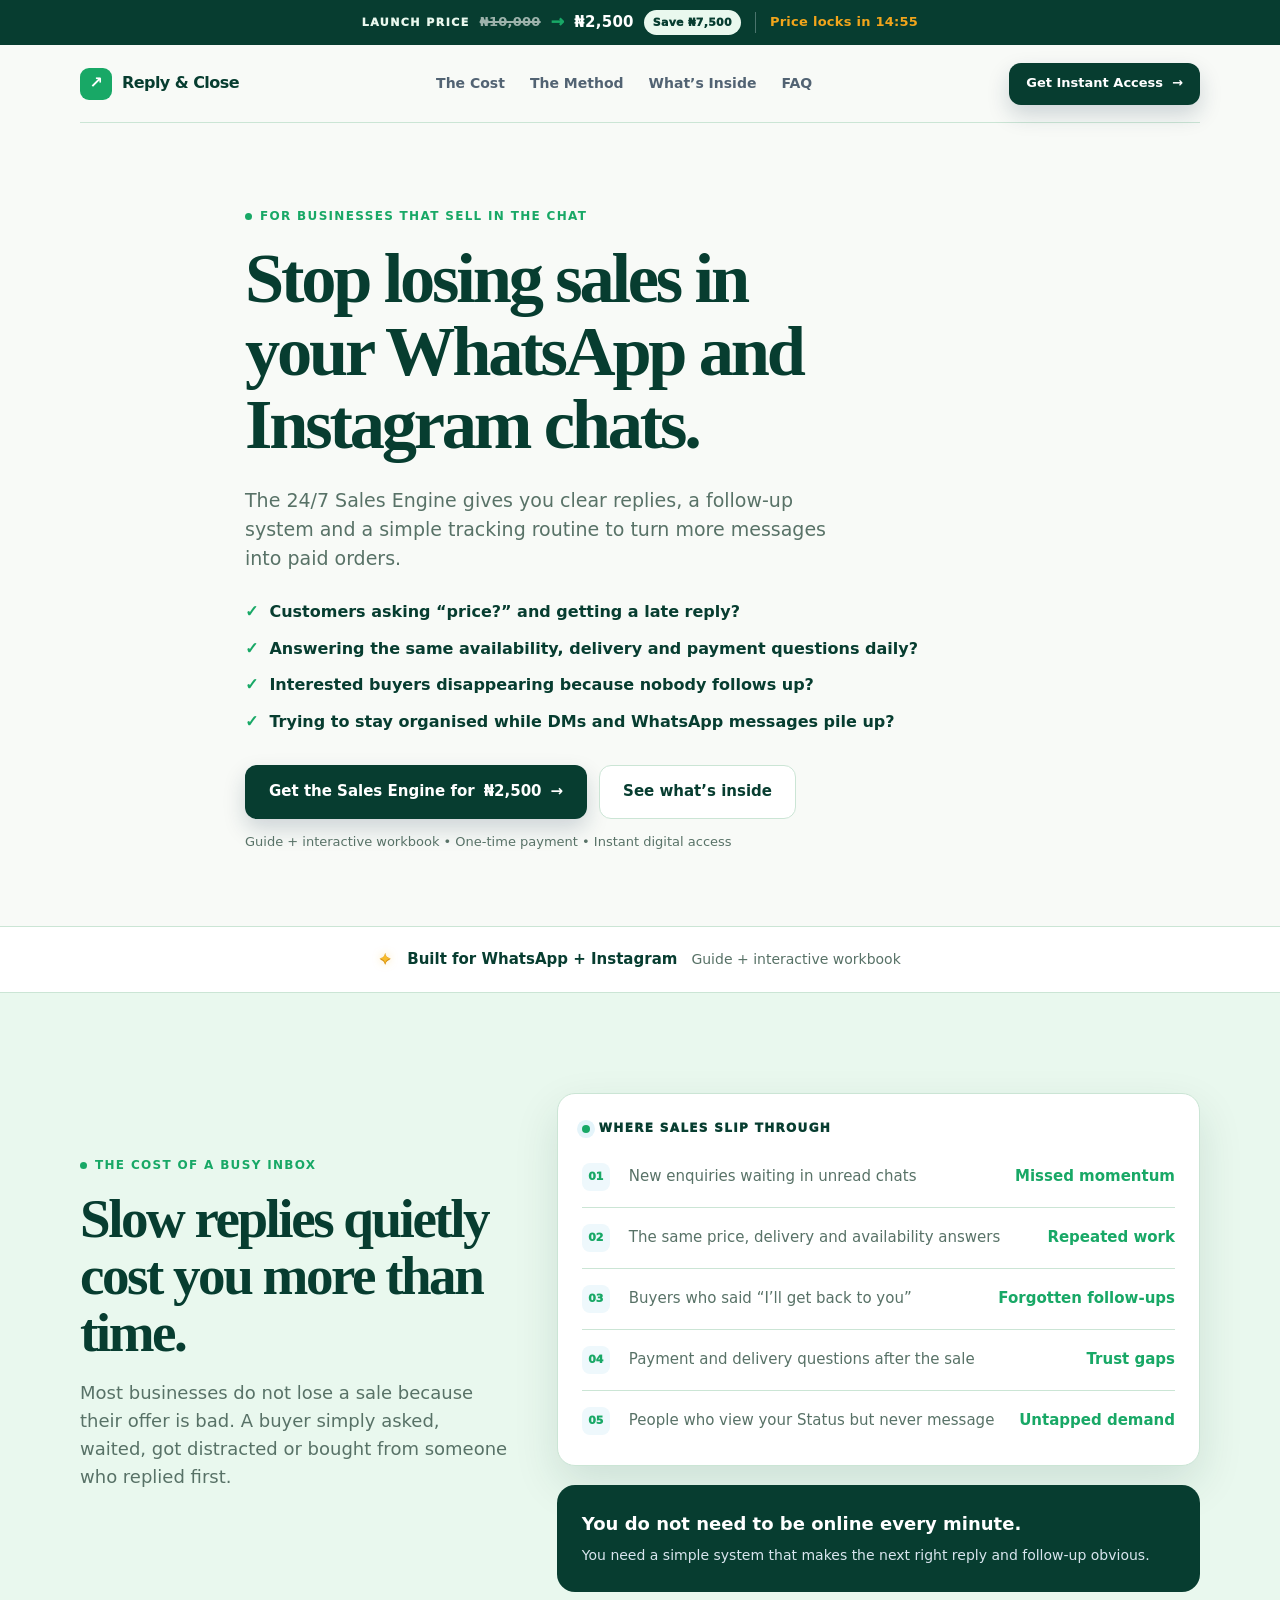
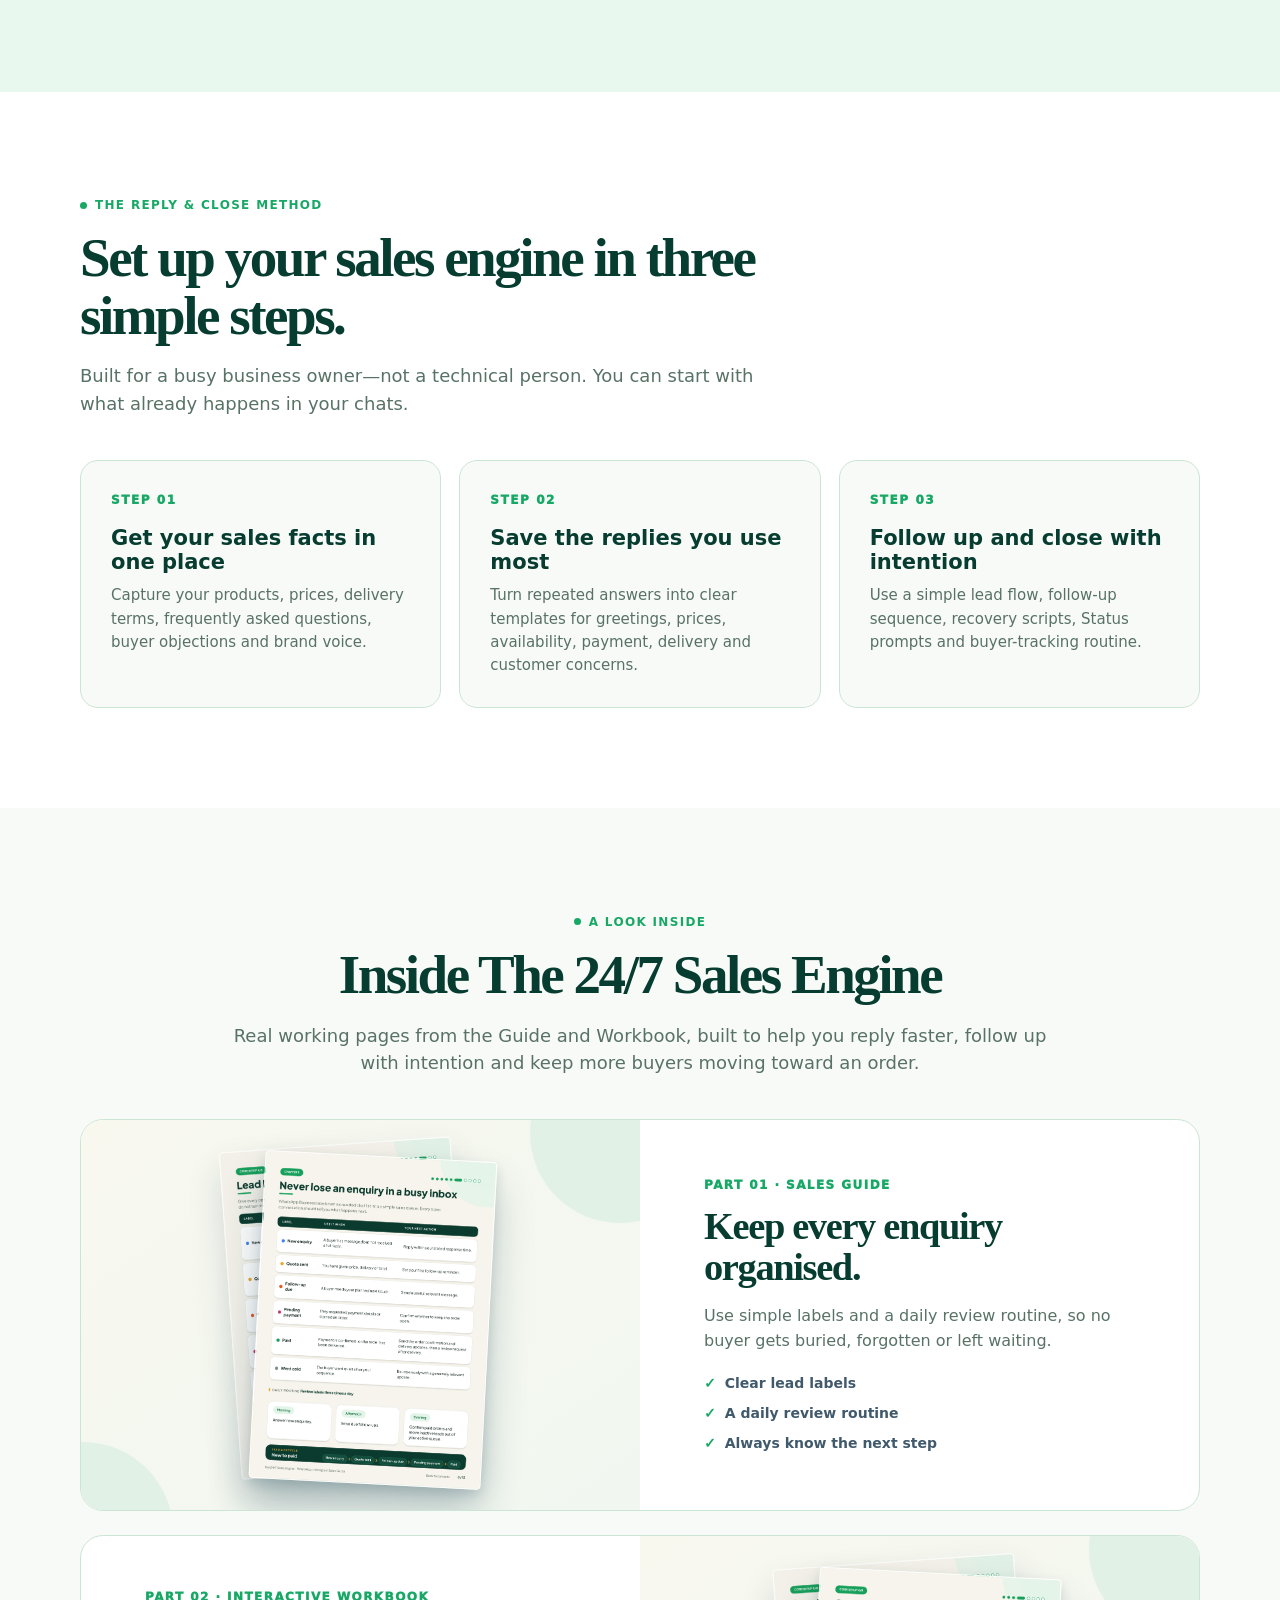
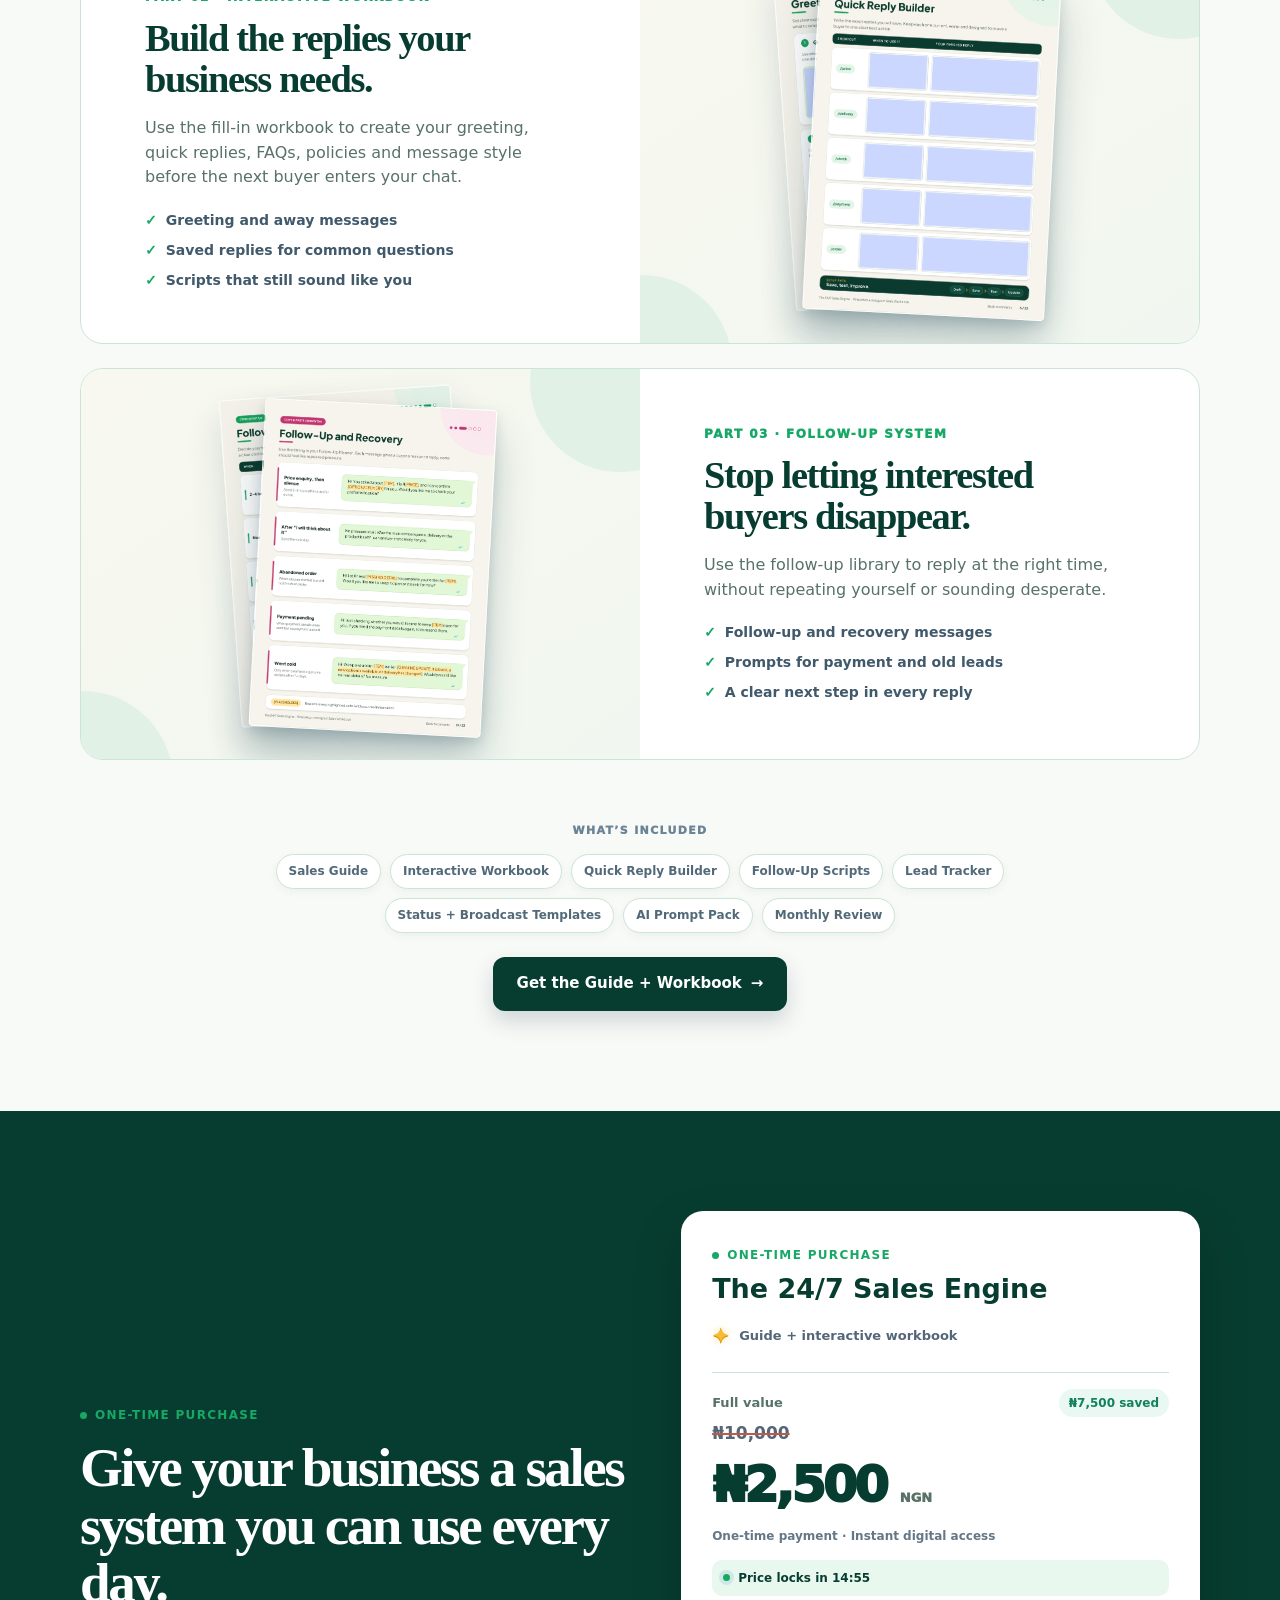
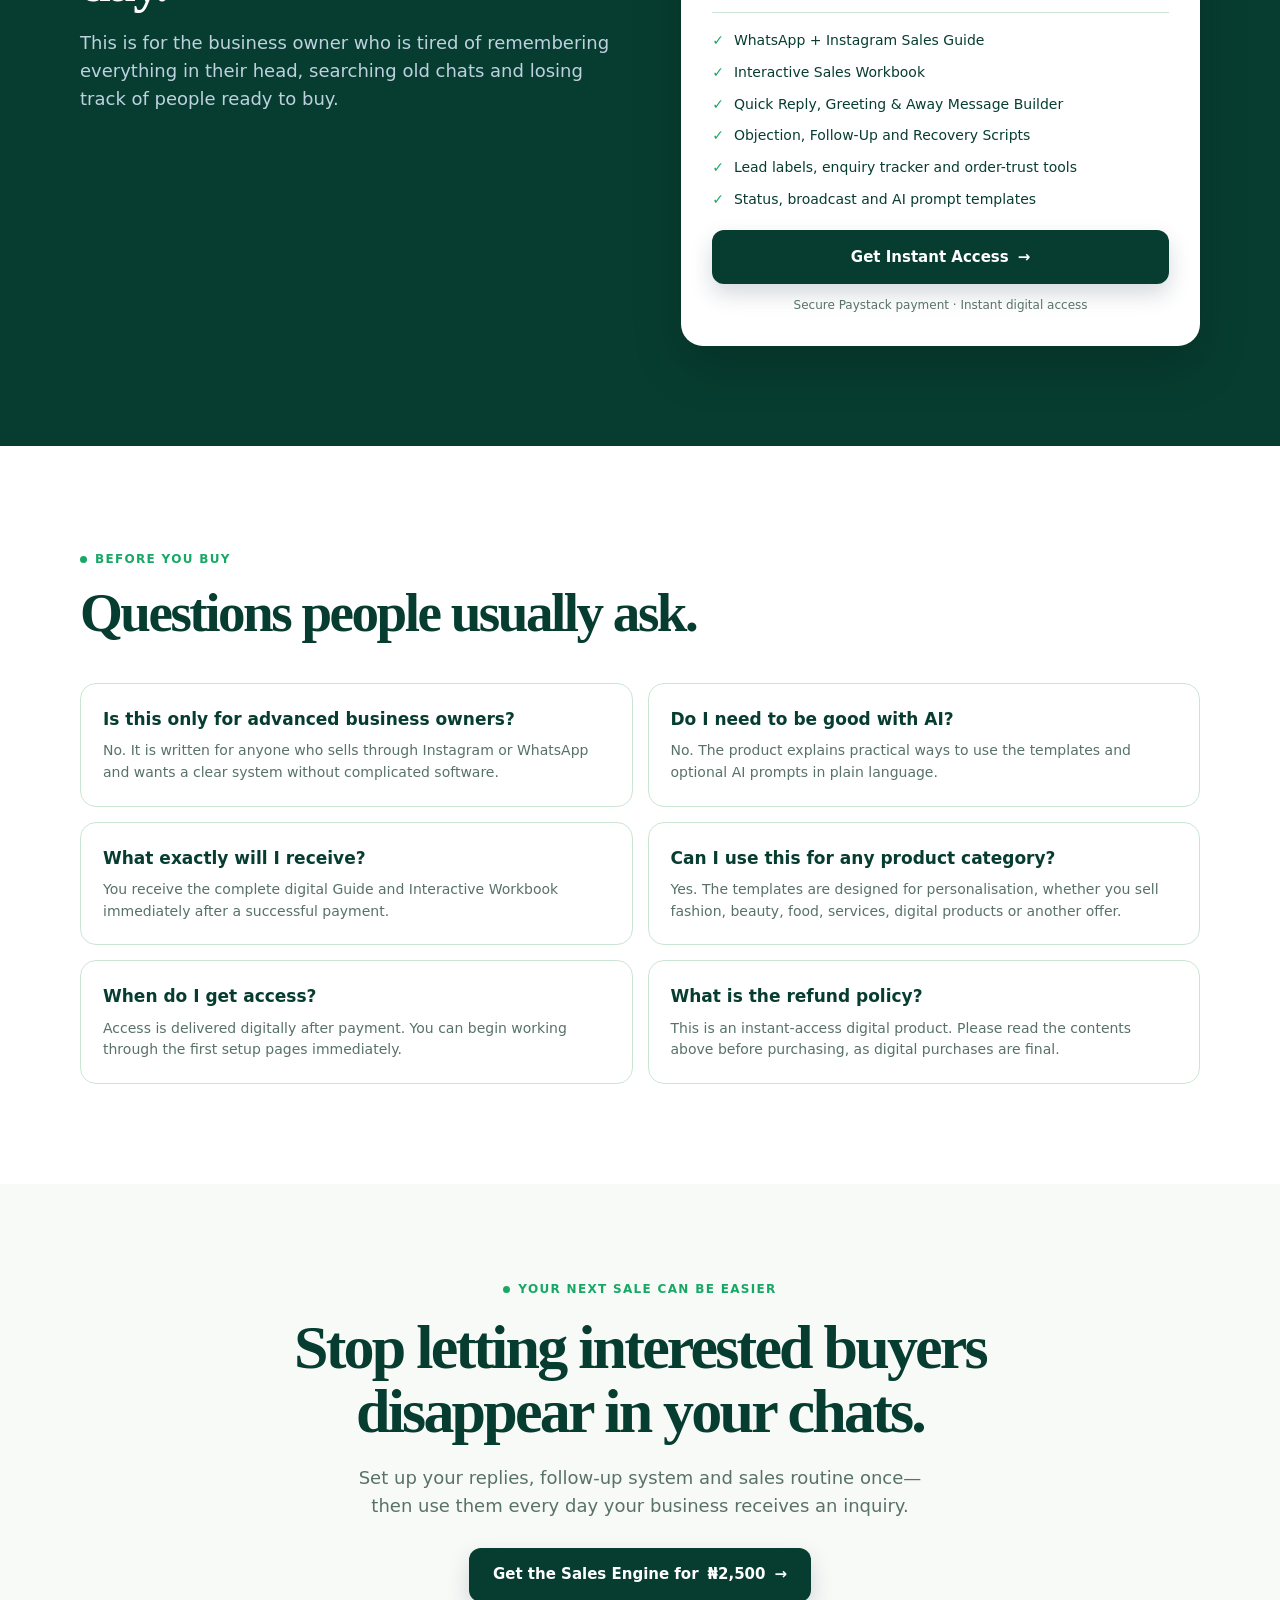
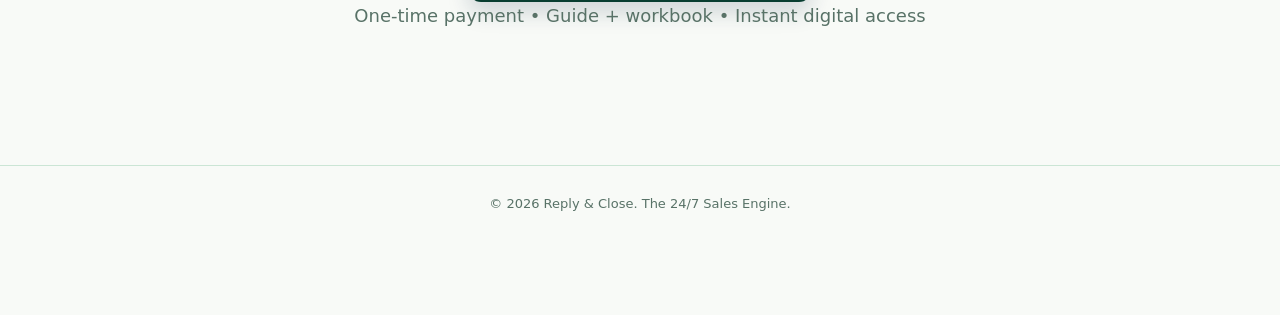
==== commit e56e4e5d: "Add files via upload" ====
--- a/index.html
+++ b/index.html
@@ -106,7 +106,7 @@
   <header class="wrap nav">
     <a href="#top" class="brand" aria-label="Reply & Close home"><span class="brand-mark">↗</span><span>Reply &amp; Close</span></a>
     <nav class="nav-links" aria-label="Primary navigation"><a href="#problem">The Cost</a><a href="#method">The Method</a><a href="#inside">What’s Inside</a><a href="#faq">FAQ</a></nav>
-    <a class="button small" href="https://selar.com/ro2j22717c">Get Instant Access <span>→</span></a>
+    <a class="button small" href="checkout.html">Get Instant Access <span>→</span></a>
   </header>
 
   <main id="top">
@@ -117,7 +117,7 @@
           <h1>Stop losing sales in your WhatsApp and Instagram chats.</h1>
           <p class="lead">The 24/7 Sales Engine gives you clear replies, a follow-up system and a simple tracking routine to turn more messages into paid orders.</p>
           <ul class="checks"><li>Customers asking “price?” and getting a late reply?</li><li>Answering the same availability, delivery and payment questions daily?</li><li>Interested buyers disappearing because nobody follows up?</li><li>Trying to stay organised while DMs and WhatsApp messages pile up?</li></ul>
-          <div class="hero-actions"><a class="button" href="https://selar.com/ro2j22717c">Get the Sales Engine for ₦2,500 <span>→</span></a><a class="button alt" href="#inside">See what’s inside</a></div>
+          <div class="hero-actions"><a class="button" href="checkout.html">Get the Sales Engine for <span data-guide-price>₦2,500</span> <span>→</span></a><a class="button alt" href="#inside">See what’s inside</a></div>
           <p class="microcopy">Guide + interactive workbook • One-time payment • Instant digital access</p>
         </div>
       </div>
@@ -129,32 +129,42 @@
 
     <section class="method" id="method"><div class="wrap"><div class="section-head"><div class="eyebrow">The Reply &amp; Close method</div><h2>Set up your sales engine in three simple steps.</h2><p>Built for a busy business owner—not a technical person. You can start with what already happens in your chats.</p></div><div class="steps"><article class="step"><div class="step-num">Step 01</div><h3>Get your sales facts in one place</h3><p>Capture your products, prices, delivery terms, frequently asked questions, buyer objections and brand voice.</p></article><article class="step"><div class="step-num">Step 02</div><h3>Save the replies you use most</h3><p>Turn repeated answers into clear templates for greetings, prices, availability, payment, delivery and customer concerns.</p></article><article class="step"><div class="step-num">Step 03</div><h3>Follow up and close with intention</h3><p>Use a simple lead flow, follow-up sequence, recovery scripts, Status prompts and buyer-tracking routine.</p></article></div></div></section>
 
-    <section id="inside"><div class="wrap"><div class="section-head" style="max-width:820px;margin-left:auto;margin-right:auto;text-align:center"><div class="eyebrow">A look inside</div><h2>Inside The 24/7 Sales Engine</h2><p>Real working pages from the Guide and Workbook, built to help you reply faster, follow up with intention and keep more buyers moving toward an order.</p></div><div class="inside-grid"><article class="inside-feature"><div class="inside-visual"><img class="paper back relevant-page" src="assets/workbook-lead-label-map-08.png" alt="The fillable Workbook Lead Label Map"><img class="paper main relevant-page" src="assets/guide-lead-labels-08.png" alt="The Guide page Never lose an enquiry in a busy inbox"></div><div class="inside-copy"><div class="inside-kicker">Part 01 · Sales Guide</div><h3>Keep every enquiry organised.</h3><p>Use simple labels and a daily review routine, so no buyer gets buried, forgotten or left waiting.</p><ul class="inside-points"><li>Clear lead labels</li><li>A daily review routine</li><li>Always know the next step</li></ul></div></article><article class="inside-feature"><div class="inside-visual"><img class="paper back relevant-page" src="assets/workbook-greeting-05.png" alt="The Workbook greeting and away-message page"><img class="paper main relevant-page" src="assets/workbook-quick-reply-builder-06.png" alt="The fillable Workbook quick-reply builder"></div><div class="inside-copy"><div class="inside-kicker">Part 02 · Interactive Workbook</div><h3>Build the replies your business needs.</h3><p>Use the fill-in workbook to create your greeting, quick replies, FAQs, policies and message style before the next buyer enters your chat.</p><ul class="inside-points"><li>Greeting and away messages</li><li>Saved replies for common questions</li><li>Scripts that still sound like you</li></ul></div></article><article class="inside-feature"><div class="inside-visual"><img class="paper back relevant-page" src="assets/workbook-follow-up-planner-09.png" alt="The Workbook follow-up sequence planner"><img class="paper main relevant-page" src="assets/workbook-follow-up-recovery-19.png" alt="The Workbook follow-up and recovery script library"></div><div class="inside-copy"><div class="inside-kicker">Part 03 · Follow-Up System</div><h3>Stop letting interested buyers disappear.</h3><p>Use the follow-up library to reply at the right time, without repeating yourself or sounding desperate.</p><ul class="inside-points"><li>Follow-up and recovery messages</li><li>Prompts for payment and old leads</li><li>A clear next step in every reply</li></ul></div></article></div><div class="included"><div class="included-label">What’s included</div><div class="included-pills"><span>Sales Guide</span><span>Interactive Workbook</span><span>Quick Reply Builder</span><span>Follow-Up Scripts</span><span>Lead Tracker</span><span>Status + Broadcast Templates</span><span>AI Prompt Pack</span><span>Monthly Review</span></div><a class="button" href="https://selar.com/ro2j22717c">Get the Guide + Workbook <span>→</span></a></div></div></section>
-
-    <section class="bundle" id="buy"><div class="wrap bundle-grid"><div><div class="section-head"><div class="eyebrow">One-time purchase</div><h2>Give your business a sales system you can use every day.</h2><p>This is for the business owner who is tired of remembering everything in their head, searching old chats and losing track of people ready to buy.</p></div></div><aside class="purchase"><div class="eyebrow">One-time purchase</div><h3>The 24/7 Sales Engine</h3><div class="rating"><span class="stars">✦</span><span>Guide + interactive workbook</span></div><div class="price-block"><div class="value-row"><span>Full value</span><span class="saving-pill">₦7,500 saved</span></div><div class="was-price">₦10,000</div><div class="price">₦2,500 <small>NGN</small></div><div class="price-note">One-time payment · Instant digital access</div></div><ul class="includes"><li>WhatsApp + Instagram Sales Guide</li><li>Interactive Sales Workbook</li><li>Quick Reply, Greeting &amp; Away Message Builder</li><li>Objection, Follow-Up and Recovery Scripts</li><li>Lead labels, enquiry tracker and order-trust tools</li><li>Status, broadcast and AI prompt templates</li></ul><a class="button" href="https://selar.com/ro2j22717c">Get Instant Access <span>→</span></a><p class="secure">Instant digital access after payment via Selar</p></aside></div></section>
+    <section id="inside"><div class="wrap"><div class="section-head" style="max-width:820px;margin-left:auto;margin-right:auto;text-align:center"><div class="eyebrow">A look inside</div><h2>Inside The 24/7 Sales Engine</h2><p>Real working pages from the Guide and Workbook, built to help you reply faster, follow up with intention and keep more buyers moving toward an order.</p></div><div class="inside-grid"><article class="inside-feature"><div class="inside-visual"><img class="paper back relevant-page" src="assets/workbook-lead-label-map-08.png" alt="The fillable Workbook Lead Label Map"><img class="paper main relevant-page" src="assets/guide-lead-labels-08.png" alt="The Guide page Never lose an enquiry in a busy inbox"></div><div class="inside-copy"><div class="inside-kicker">Part 01 · Sales Guide</div><h3>Keep every enquiry organised.</h3><p>Use simple labels and a daily review routine, so no buyer gets buried, forgotten or left waiting.</p><ul class="inside-points"><li>Clear lead labels</li><li>A daily review routine</li><li>Always know the next step</li></ul></div></article><article class="inside-feature"><div class="inside-visual"><img class="paper back relevant-page" src="assets/workbook-greeting-05.png" alt="The Workbook greeting and away-message page"><img class="paper main relevant-page" src="assets/workbook-quick-reply-builder-06.png" alt="The fillable Workbook quick-reply builder"></div><div class="inside-copy"><div class="inside-kicker">Part 02 · Interactive Workbook</div><h3>Build the replies your business needs.</h3><p>Use the fill-in workbook to create your greeting, quick replies, FAQs, policies and message style before the next buyer enters your chat.</p><ul class="inside-points"><li>Greeting and away messages</li><li>Saved replies for common questions</li><li>Scripts that still sound like you</li></ul></div></article><article class="inside-feature"><div class="inside-visual"><img class="paper back relevant-page" src="assets/workbook-follow-up-planner-09.png" alt="The Workbook follow-up sequence planner"><img class="paper main relevant-page" src="assets/workbook-follow-up-recovery-19.png" alt="The Workbook follow-up and recovery script library"></div><div class="inside-copy"><div class="inside-kicker">Part 03 · Follow-Up System</div><h3>Stop letting interested buyers disappear.</h3><p>Use the follow-up library to reply at the right time, without repeating yourself or sounding desperate.</p><ul class="inside-points"><li>Follow-up and recovery messages</li><li>Prompts for payment and old leads</li><li>A clear next step in every reply</li></ul></div></article></div><div class="included"><div class="included-label">What’s included</div><div class="included-pills"><span>Sales Guide</span><span>Interactive Workbook</span><span>Quick Reply Builder</span><span>Follow-Up Scripts</span><span>Lead Tracker</span><span>Status + Broadcast Templates</span><span>AI Prompt Pack</span><span>Monthly Review</span></div><a class="button" href="checkout.html">Get the Guide + Workbook <span>→</span></a></div></div></section>
+
+    <section class="bundle" id="buy"><div class="wrap bundle-grid"><div><div class="section-head"><div class="eyebrow">One-time purchase</div><h2>Give your business a sales system you can use every day.</h2><p>This is for the business owner who is tired of remembering everything in their head, searching old chats and losing track of people ready to buy.</p></div></div><aside class="purchase"><div class="eyebrow">One-time purchase</div><h3>The 24/7 Sales Engine</h3><div class="rating"><span class="stars">✦</span><span>Guide + interactive workbook</span></div><div class="price-block"><div class="value-row"><span>Full value</span><span class="saving-pill">₦7,500 saved</span></div><div class="was-price">₦10,000</div><div class="price"><span data-guide-price>₦2,500</span> <small>NGN</small></div><div class="price-note">One-time payment · Instant digital access</div></div><ul class="includes"><li>WhatsApp + Instagram Sales Guide</li><li>Interactive Sales Workbook</li><li>Quick Reply, Greeting &amp; Away Message Builder</li><li>Objection, Follow-Up and Recovery Scripts</li><li>Lead labels, enquiry tracker and order-trust tools</li><li>Status, broadcast and AI prompt templates</li></ul><a class="button" href="checkout.html">Get Instant Access <span>→</span></a><p class="secure">Secure Paystack payment · Instant digital access</p></aside></div></section>
 
     <section class="faq" id="faq"><div class="wrap"><div class="section-head"><div class="eyebrow">Before you buy</div><h2>Questions people usually ask.</h2></div><div class="faq-grid"><article class="faq-item"><h3>Is this only for advanced business owners?</h3><p>No. It is written for anyone who sells through Instagram or WhatsApp and wants a clear system without complicated software.</p></article><article class="faq-item"><h3>Do I need to be good with AI?</h3><p>No. The product explains practical ways to use the templates and optional AI prompts in plain language.</p></article><article class="faq-item"><h3>What exactly will I receive?</h3><p>You receive the complete digital Guide and Interactive Workbook immediately after a successful payment.</p></article><article class="faq-item"><h3>Can I use this for any product category?</h3><p>Yes. The templates are designed for personalisation, whether you sell fashion, beauty, food, services, digital products or another offer.</p></article><article class="faq-item"><h3>When do I get access?</h3><p>Access is delivered digitally after payment. You can begin working through the first setup pages immediately.</p></article><article class="faq-item"><h3>What is the refund policy?</h3><p>This is an instant-access digital product. Please read the contents above before purchasing, as digital purchases are final.</p></article></div></div></section>
 
-    <section class="final"><div class="wrap"><div class="eyebrow">Your next sale can be easier</div><h2>Stop letting interested buyers disappear in your chats.</h2><p>Set up your replies, follow-up system and sales routine once—then use them every day your business receives an inquiry.</p><a class="button" href="https://selar.com/ro2j22717c">Get the Sales Engine for ₦2,500 <span>→</span></a><p class="microcopy">One-time payment • Guide + workbook • Instant digital access</p></div></section>
+    <section class="final"><div class="wrap"><div class="eyebrow">Your next sale can be easier</div><h2>Stop letting interested buyers disappear in your chats.</h2><p>Set up your replies, follow-up system and sales routine once—then use them every day your business receives an inquiry.</p><a class="button" href="checkout.html">Get the Sales Engine for <span data-guide-price>₦2,500</span> <span>→</span></a><p class="microcopy">One-time payment • Guide + workbook • Instant digital access</p></div></section>
   </main>
   <footer class="footer"><div class="wrap">© <span id="year"></span> Reply &amp; Close. The 24/7 Sales Engine.</div></footer>
   <div class="sticky" id="sticky-cta" aria-label="Quick checkout">
     <div class="sticky-inner">
       <div class="sticky-product"><strong>The 24/7 Sales Engine</strong><span>Guide + workbook</span></div>
-      <div class="sticky-price">₦2,500</div>
-      <a class="button" href="https://selar.com/ro2j22717c">Get Instant Access <span>→</span></a>
+      <div class="sticky-price"><span data-guide-price>₦2,500</span></div>
+      <a class="button" href="checkout.html">Get Instant Access <span>→</span></a>
       <button class="sticky-dismiss" id="sticky-dismiss" type="button" aria-label="Dismiss quick checkout">×</button>
     </div>
   </div>
   <script>
     document.getElementById('year').textContent = new Date().getFullYear();
-
-    document.querySelectorAll('a[href="https://selar.com/ro2j22717c"]').forEach(function (checkoutLink) {
+    var funnelPricing = { guidePrice: 2500 };
+    var formatNaira = function (amount) { return '₦' + Number(amount).toLocaleString('en-NG'); };
+    var refreshGuidePrices = function () {
+      document.querySelectorAll('[data-guide-price]').forEach(function (element) { element.textContent = formatNaira(funnelPricing.guidePrice); });
+      var offerCurrent = document.querySelector('.offer-current');
+      if (offerCurrent) offerCurrent.textContent = formatNaira(funnelPricing.guidePrice);
+    };
+    fetch('/api/paystack/config').then(function (response) { return response.ok ? response.json() : null; }).then(function (pricing) {
+      if (pricing && pricing.guidePrice) { funnelPricing = pricing; refreshGuidePrices(); }
+    }).catch(function () {});
+
+      document.querySelectorAll('a[href="checkout.html"]').forEach(function (checkoutLink) {
       checkoutLink.addEventListener('click', function () {
         if (typeof window.fbq === 'function') {
           window.fbq('track', 'InitiateCheckout', {
             content_name: 'The 24/7 Sales Engine',
-            value: 2500,
+            value: funnelPricing.guidePrice,
             currency: 'NGN'
           });
         }
@@ -181,6 +191,7 @@
       timer.setAttribute('aria-live', 'polite');
       priceBlock.appendChild(timer);
       announcement.innerHTML = '<span class="offer-kicker">Launch price</span><span class="offer-original">₦10,000</span><span class="offer-arrow">→</span><strong class="offer-current">₦2,500</strong><span class="offer-saving">Save ₦7,500</span><span class="announcement-timer" aria-live="polite"></span>';
+      refreshGuidePrices();
       offerTimer = announcement.querySelector('.announcement-timer');
 
       try {
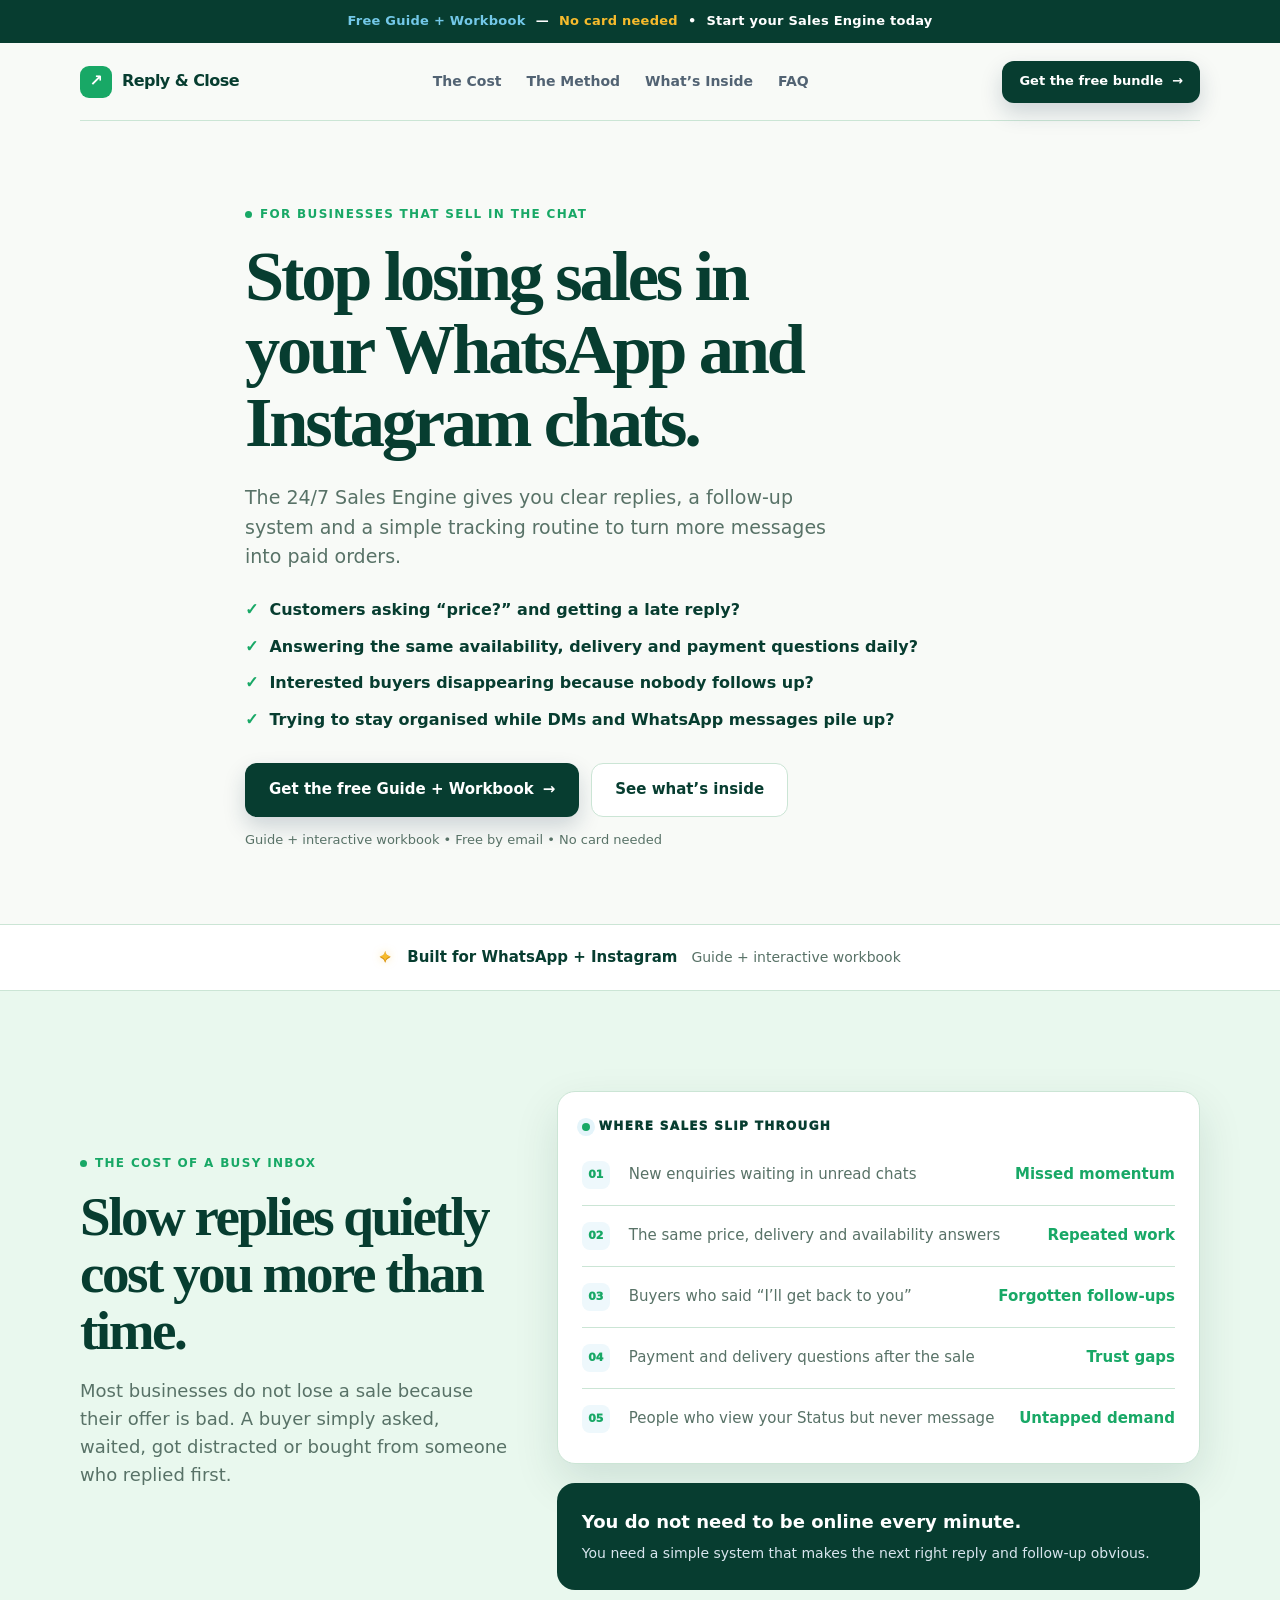
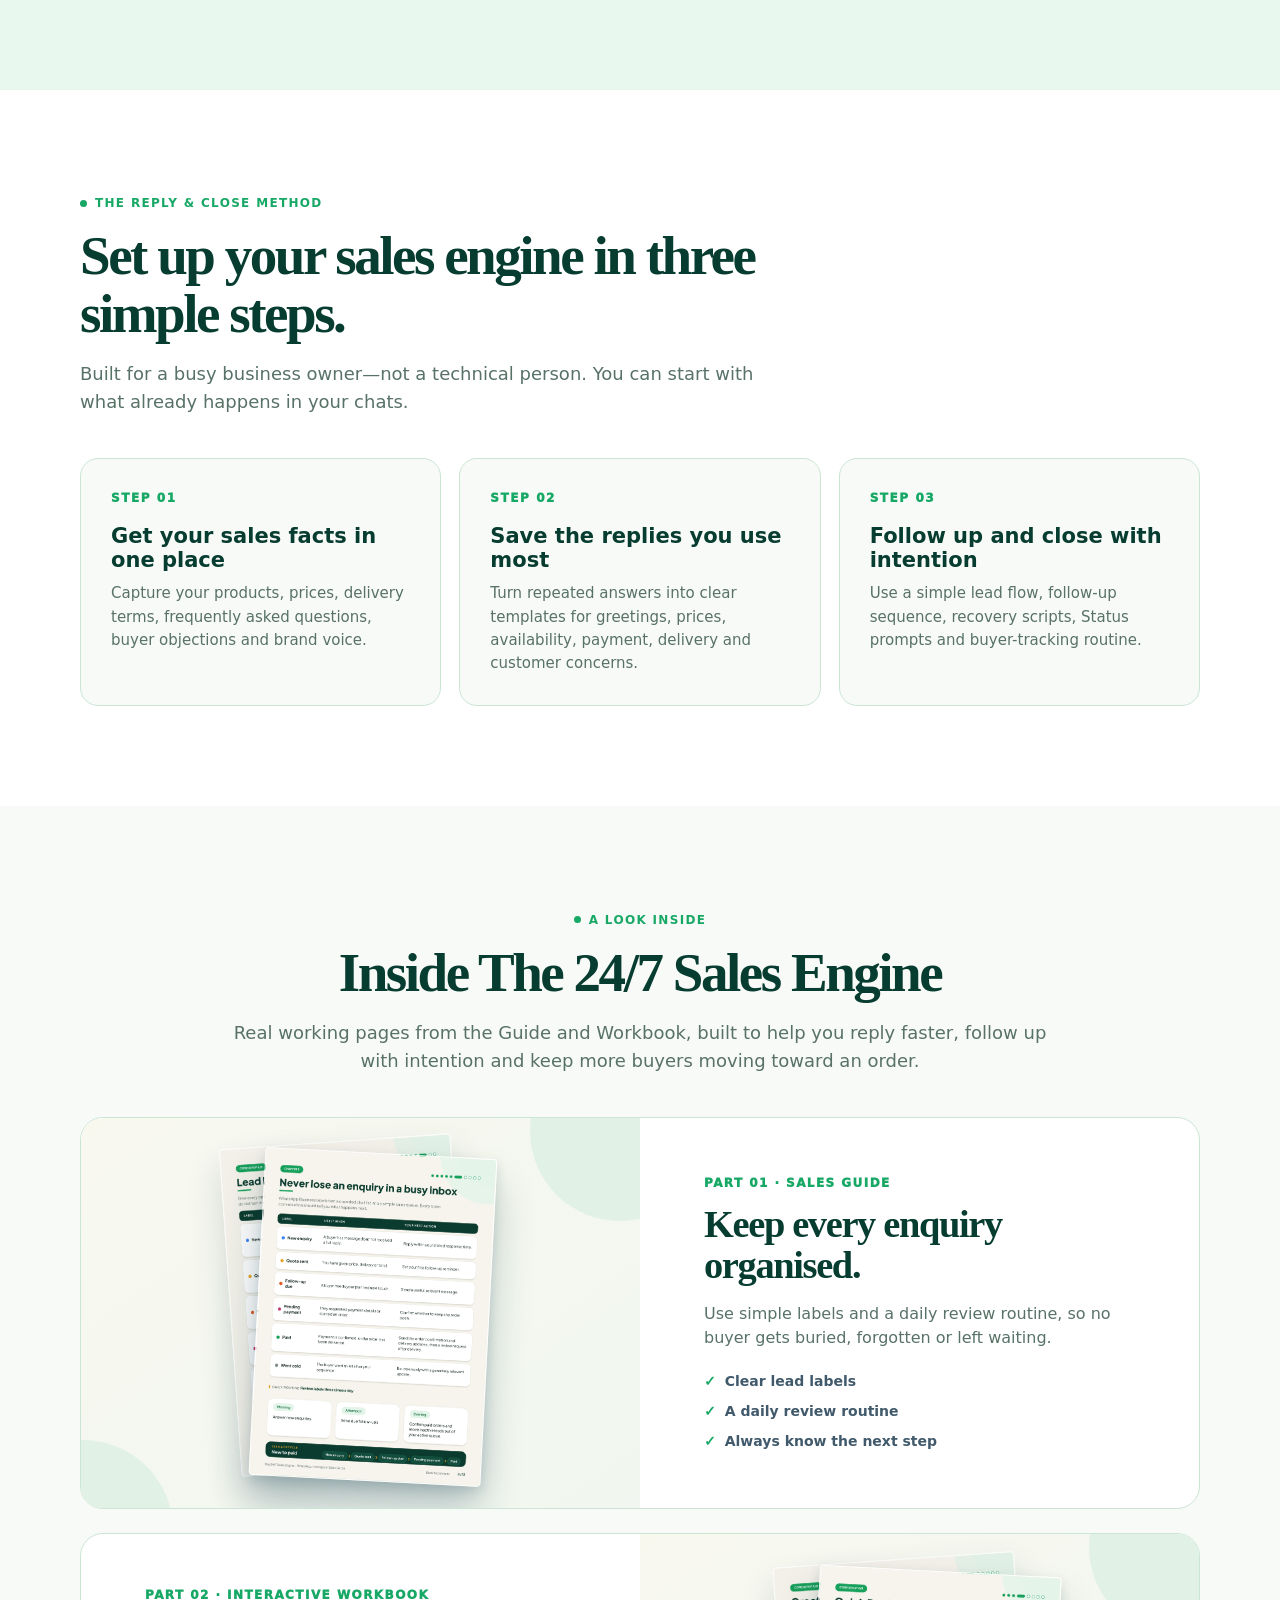
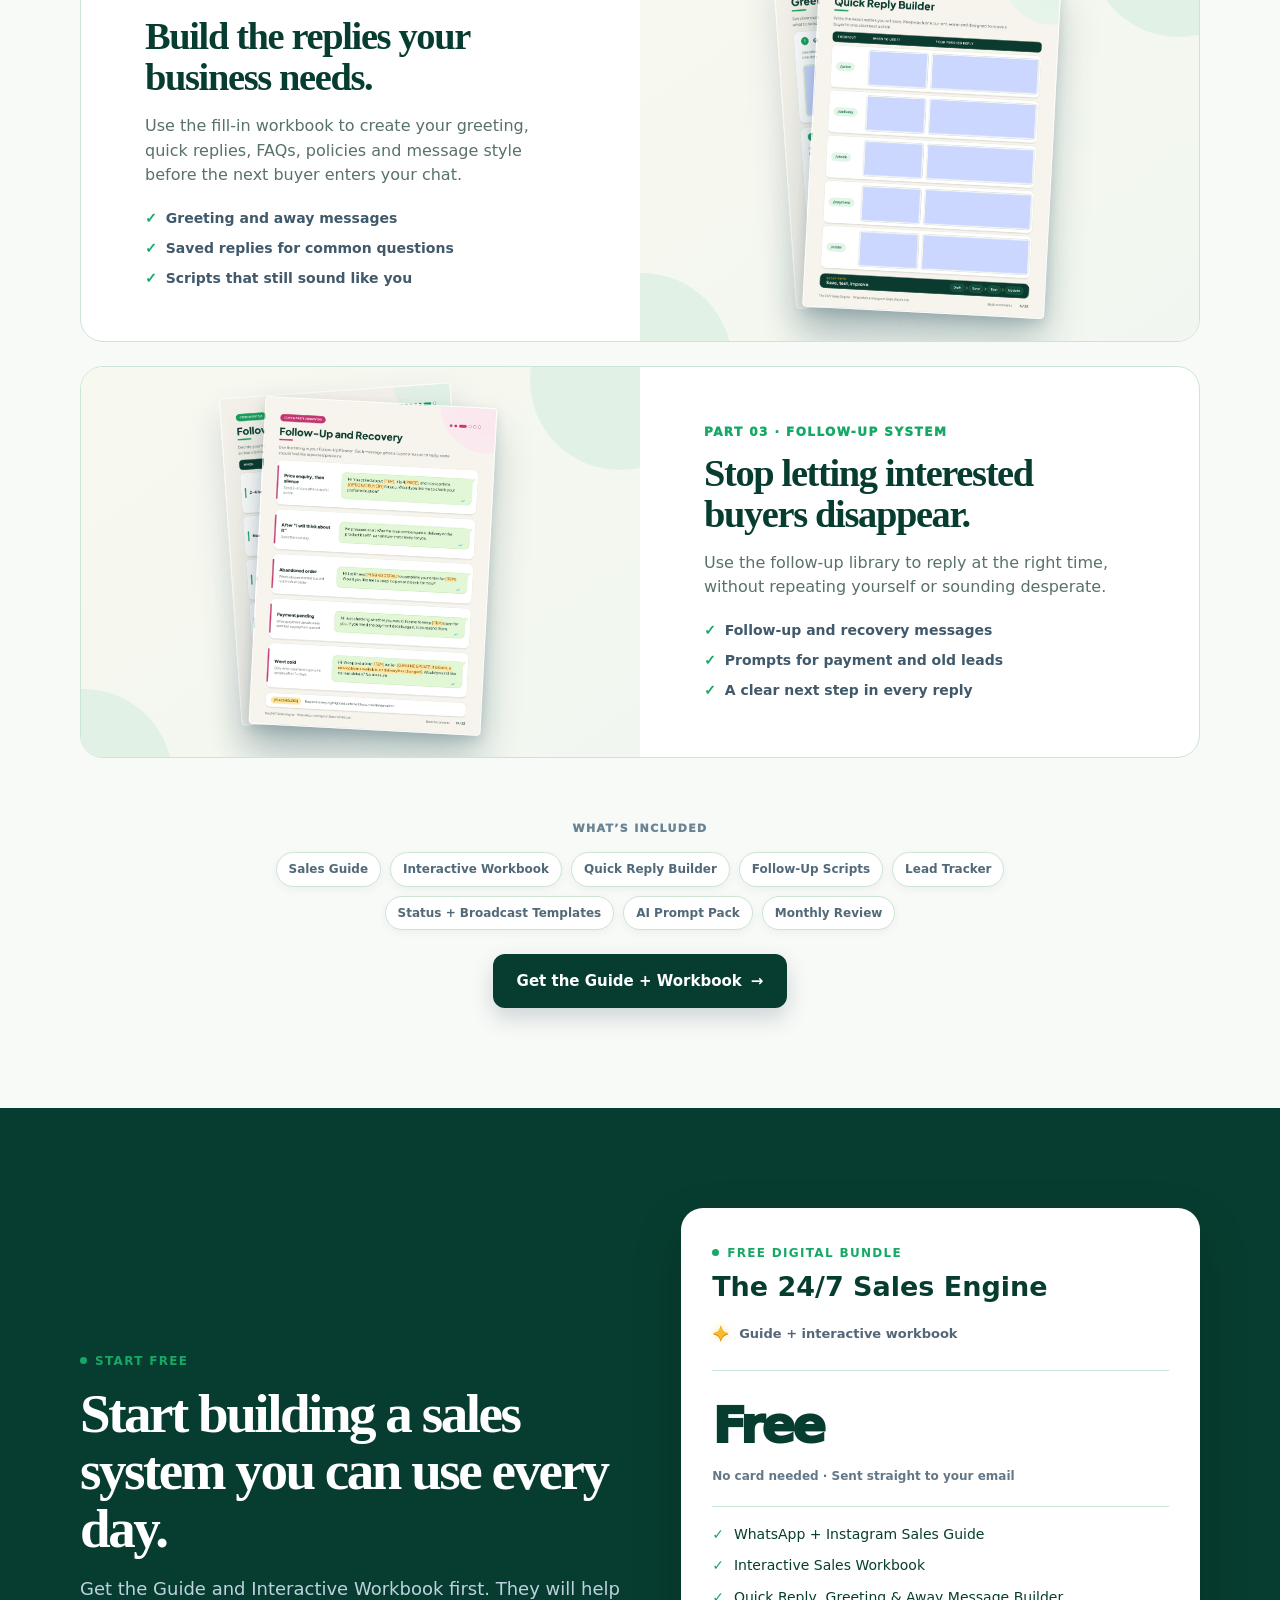
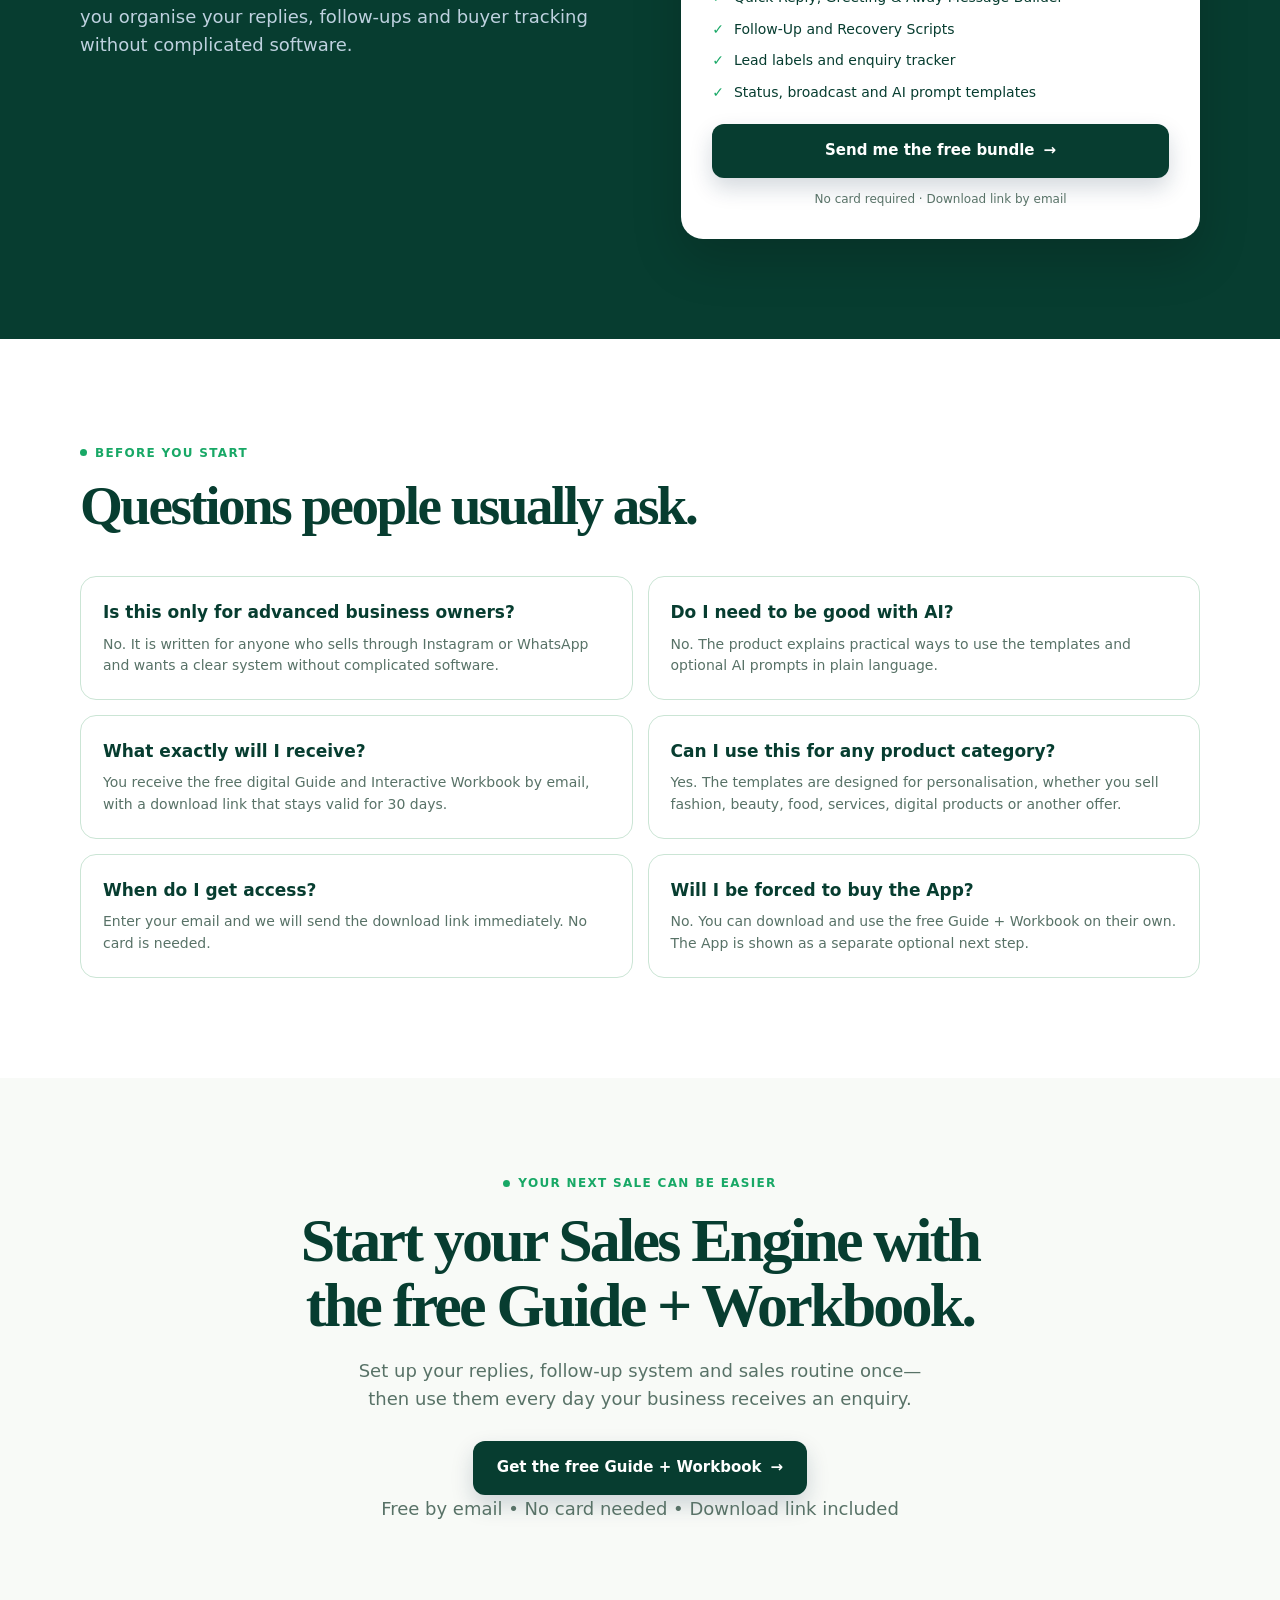
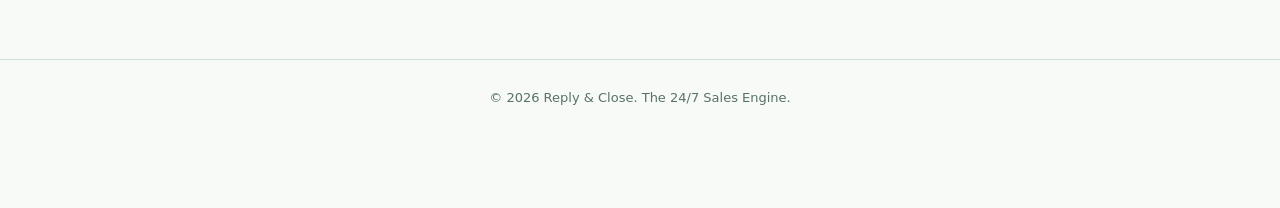
==== commit 6bf6fe61: "Add files via upload" ====
--- a/index.html
+++ b/index.html
@@ -102,11 +102,11 @@
 </head>
 <body>
   <noscript><img height="1" width="1" style="display:none" src="https://www.facebook.com/tr?id=2324842898318551&ev=PageView&noscript=1" alt=""></noscript>
-  <div class="announcement"><strong>Launch Offer</strong><span>—</span><b>Save ₦7,500</b><span>•</span><span>Get the ₦10,000 value for ₦2,500</span></div>
+  <div class="announcement"><strong>Free Guide + Workbook</strong><span>—</span><b>No card needed</b><span>•</span><span>Start your Sales Engine today</span></div>
   <header class="wrap nav">
     <a href="#top" class="brand" aria-label="Reply & Close home"><span class="brand-mark">↗</span><span>Reply &amp; Close</span></a>
     <nav class="nav-links" aria-label="Primary navigation"><a href="#problem">The Cost</a><a href="#method">The Method</a><a href="#inside">What’s Inside</a><a href="#faq">FAQ</a></nav>
-    <a class="button small" href="checkout.html">Get Instant Access <span>→</span></a>
+    <a class="button small" href="checkout.html">Get the free bundle <span>→</span></a>
   </header>
 
   <main id="top">
@@ -117,8 +117,8 @@
           <h1>Stop losing sales in your WhatsApp and Instagram chats.</h1>
           <p class="lead">The 24/7 Sales Engine gives you clear replies, a follow-up system and a simple tracking routine to turn more messages into paid orders.</p>
           <ul class="checks"><li>Customers asking “price?” and getting a late reply?</li><li>Answering the same availability, delivery and payment questions daily?</li><li>Interested buyers disappearing because nobody follows up?</li><li>Trying to stay organised while DMs and WhatsApp messages pile up?</li></ul>
-          <div class="hero-actions"><a class="button" href="checkout.html">Get the Sales Engine for <span data-guide-price>₦2,500</span> <span>→</span></a><a class="button alt" href="#inside">See what’s inside</a></div>
-          <p class="microcopy">Guide + interactive workbook • One-time payment • Instant digital access</p>
+          <div class="hero-actions"><a class="button" href="checkout.html">Get the free Guide + Workbook <span>→</span></a><a class="button alt" href="#inside">See what’s inside</a></div>
+          <p class="microcopy">Guide + interactive workbook • Free by email • No card needed</p>
         </div>
       </div>
     </section>
@@ -131,101 +131,43 @@
 
     <section id="inside"><div class="wrap"><div class="section-head" style="max-width:820px;margin-left:auto;margin-right:auto;text-align:center"><div class="eyebrow">A look inside</div><h2>Inside The 24/7 Sales Engine</h2><p>Real working pages from the Guide and Workbook, built to help you reply faster, follow up with intention and keep more buyers moving toward an order.</p></div><div class="inside-grid"><article class="inside-feature"><div class="inside-visual"><img class="paper back relevant-page" src="assets/workbook-lead-label-map-08.png" alt="The fillable Workbook Lead Label Map"><img class="paper main relevant-page" src="assets/guide-lead-labels-08.png" alt="The Guide page Never lose an enquiry in a busy inbox"></div><div class="inside-copy"><div class="inside-kicker">Part 01 · Sales Guide</div><h3>Keep every enquiry organised.</h3><p>Use simple labels and a daily review routine, so no buyer gets buried, forgotten or left waiting.</p><ul class="inside-points"><li>Clear lead labels</li><li>A daily review routine</li><li>Always know the next step</li></ul></div></article><article class="inside-feature"><div class="inside-visual"><img class="paper back relevant-page" src="assets/workbook-greeting-05.png" alt="The Workbook greeting and away-message page"><img class="paper main relevant-page" src="assets/workbook-quick-reply-builder-06.png" alt="The fillable Workbook quick-reply builder"></div><div class="inside-copy"><div class="inside-kicker">Part 02 · Interactive Workbook</div><h3>Build the replies your business needs.</h3><p>Use the fill-in workbook to create your greeting, quick replies, FAQs, policies and message style before the next buyer enters your chat.</p><ul class="inside-points"><li>Greeting and away messages</li><li>Saved replies for common questions</li><li>Scripts that still sound like you</li></ul></div></article><article class="inside-feature"><div class="inside-visual"><img class="paper back relevant-page" src="assets/workbook-follow-up-planner-09.png" alt="The Workbook follow-up sequence planner"><img class="paper main relevant-page" src="assets/workbook-follow-up-recovery-19.png" alt="The Workbook follow-up and recovery script library"></div><div class="inside-copy"><div class="inside-kicker">Part 03 · Follow-Up System</div><h3>Stop letting interested buyers disappear.</h3><p>Use the follow-up library to reply at the right time, without repeating yourself or sounding desperate.</p><ul class="inside-points"><li>Follow-up and recovery messages</li><li>Prompts for payment and old leads</li><li>A clear next step in every reply</li></ul></div></article></div><div class="included"><div class="included-label">What’s included</div><div class="included-pills"><span>Sales Guide</span><span>Interactive Workbook</span><span>Quick Reply Builder</span><span>Follow-Up Scripts</span><span>Lead Tracker</span><span>Status + Broadcast Templates</span><span>AI Prompt Pack</span><span>Monthly Review</span></div><a class="button" href="checkout.html">Get the Guide + Workbook <span>→</span></a></div></div></section>
 
-    <section class="bundle" id="buy"><div class="wrap bundle-grid"><div><div class="section-head"><div class="eyebrow">One-time purchase</div><h2>Give your business a sales system you can use every day.</h2><p>This is for the business owner who is tired of remembering everything in their head, searching old chats and losing track of people ready to buy.</p></div></div><aside class="purchase"><div class="eyebrow">One-time purchase</div><h3>The 24/7 Sales Engine</h3><div class="rating"><span class="stars">✦</span><span>Guide + interactive workbook</span></div><div class="price-block"><div class="value-row"><span>Full value</span><span class="saving-pill">₦7,500 saved</span></div><div class="was-price">₦10,000</div><div class="price"><span data-guide-price>₦2,500</span> <small>NGN</small></div><div class="price-note">One-time payment · Instant digital access</div></div><ul class="includes"><li>WhatsApp + Instagram Sales Guide</li><li>Interactive Sales Workbook</li><li>Quick Reply, Greeting &amp; Away Message Builder</li><li>Objection, Follow-Up and Recovery Scripts</li><li>Lead labels, enquiry tracker and order-trust tools</li><li>Status, broadcast and AI prompt templates</li></ul><a class="button" href="checkout.html">Get Instant Access <span>→</span></a><p class="secure">Secure Paystack payment · Instant digital access</p></aside></div></section>
+    <section class="bundle" id="free-bundle"><div class="wrap bundle-grid"><div><div class="section-head"><div class="eyebrow">Start free</div><h2>Start building a sales system you can use every day.</h2><p>Get the Guide and Interactive Workbook first. They will help you organise your replies, follow-ups and buyer tracking without complicated software.</p></div></div><aside class="purchase"><div class="eyebrow">Free digital bundle</div><h3>The 24/7 Sales Engine</h3><div class="rating"><span class="stars">✦</span><span>Guide + interactive workbook</span></div><div class="price-block"><div class="price">Free</div><div class="price-note">No card needed · Sent straight to your email</div></div><ul class="includes"><li>WhatsApp + Instagram Sales Guide</li><li>Interactive Sales Workbook</li><li>Quick Reply, Greeting &amp; Away Message Builder</li><li>Follow-Up and Recovery Scripts</li><li>Lead labels and enquiry tracker</li><li>Status, broadcast and AI prompt templates</li></ul><a class="button" href="checkout.html">Send me the free bundle <span>→</span></a><p class="secure">No card required · Download link by email</p></aside></div></section>
 
-    <section class="faq" id="faq"><div class="wrap"><div class="section-head"><div class="eyebrow">Before you buy</div><h2>Questions people usually ask.</h2></div><div class="faq-grid"><article class="faq-item"><h3>Is this only for advanced business owners?</h3><p>No. It is written for anyone who sells through Instagram or WhatsApp and wants a clear system without complicated software.</p></article><article class="faq-item"><h3>Do I need to be good with AI?</h3><p>No. The product explains practical ways to use the templates and optional AI prompts in plain language.</p></article><article class="faq-item"><h3>What exactly will I receive?</h3><p>You receive the complete digital Guide and Interactive Workbook immediately after a successful payment.</p></article><article class="faq-item"><h3>Can I use this for any product category?</h3><p>Yes. The templates are designed for personalisation, whether you sell fashion, beauty, food, services, digital products or another offer.</p></article><article class="faq-item"><h3>When do I get access?</h3><p>Access is delivered digitally after payment. You can begin working through the first setup pages immediately.</p></article><article class="faq-item"><h3>What is the refund policy?</h3><p>This is an instant-access digital product. Please read the contents above before purchasing, as digital purchases are final.</p></article></div></div></section>
+    <section class="faq" id="faq"><div class="wrap"><div class="section-head"><div class="eyebrow">Before you start</div><h2>Questions people usually ask.</h2></div><div class="faq-grid"><article class="faq-item"><h3>Is this only for advanced business owners?</h3><p>No. It is written for anyone who sells through Instagram or WhatsApp and wants a clear system without complicated software.</p></article><article class="faq-item"><h3>Do I need to be good with AI?</h3><p>No. The product explains practical ways to use the templates and optional AI prompts in plain language.</p></article><article class="faq-item"><h3>What exactly will I receive?</h3><p>You receive the free digital Guide and Interactive Workbook by email, with a download link that stays valid for 30 days.</p></article><article class="faq-item"><h3>Can I use this for any product category?</h3><p>Yes. The templates are designed for personalisation, whether you sell fashion, beauty, food, services, digital products or another offer.</p></article><article class="faq-item"><h3>When do I get access?</h3><p>Enter your email and we will send the download link immediately. No card is needed.</p></article><article class="faq-item"><h3>Will I be forced to buy the App?</h3><p>No. You can download and use the free Guide + Workbook on their own. The App is shown as a separate optional next step.</p></article></div></div></section>
 
-    <section class="final"><div class="wrap"><div class="eyebrow">Your next sale can be easier</div><h2>Stop letting interested buyers disappear in your chats.</h2><p>Set up your replies, follow-up system and sales routine once—then use them every day your business receives an inquiry.</p><a class="button" href="checkout.html">Get the Sales Engine for <span data-guide-price>₦2,500</span> <span>→</span></a><p class="microcopy">One-time payment • Guide + workbook • Instant digital access</p></div></section>
+    <section class="final"><div class="wrap"><div class="eyebrow">Your next sale can be easier</div><h2>Start your Sales Engine with the free Guide + Workbook.</h2><p>Set up your replies, follow-up system and sales routine once—then use them every day your business receives an enquiry.</p><a class="button" href="checkout.html">Get the free Guide + Workbook <span>→</span></a><p class="microcopy">Free by email • No card needed • Download link included</p></div></section>
   </main>
   <footer class="footer"><div class="wrap">© <span id="year"></span> Reply &amp; Close. The 24/7 Sales Engine.</div></footer>
   <div class="sticky" id="sticky-cta" aria-label="Quick checkout">
     <div class="sticky-inner">
-      <div class="sticky-product"><strong>The 24/7 Sales Engine</strong><span>Guide + workbook</span></div>
-      <div class="sticky-price"><span data-guide-price>₦2,500</span></div>
-      <a class="button" href="checkout.html">Get Instant Access <span>→</span></a>
+      <div class="sticky-product"><strong>Free Guide + Workbook</strong><span>Start your Sales Engine</span></div>
+      <div class="sticky-price">Free</div>
+      <a class="button" href="checkout.html">Get the free bundle <span>→</span></a>
       <button class="sticky-dismiss" id="sticky-dismiss" type="button" aria-label="Dismiss quick checkout">×</button>
     </div>
   </div>
   <script>
     document.getElementById('year').textContent = new Date().getFullYear();
-    var funnelPricing = { guidePrice: 2500 };
-    var formatNaira = function (amount) { return '₦' + Number(amount).toLocaleString('en-NG'); };
-    var refreshGuidePrices = function () {
-      document.querySelectorAll('[data-guide-price]').forEach(function (element) { element.textContent = formatNaira(funnelPricing.guidePrice); });
-      var offerCurrent = document.querySelector('.offer-current');
-      if (offerCurrent) offerCurrent.textContent = formatNaira(funnelPricing.guidePrice);
-    };
-    fetch('/api/paystack/config').then(function (response) { return response.ok ? response.json() : null; }).then(function (pricing) {
-      if (pricing && pricing.guidePrice) { funnelPricing = pricing; refreshGuidePrices(); }
-    }).catch(function () {});
-
-      document.querySelectorAll('a[href="checkout.html"]').forEach(function (checkoutLink) {
+    document.querySelectorAll('a[href="checkout.html"]').forEach(function (checkoutLink) {
+      var fbclid = new URLSearchParams(window.location.search).get('fbclid');
+      if (fbclid) checkoutLink.href = 'checkout.html?fbclid=' + encodeURIComponent(fbclid);
       checkoutLink.addEventListener('click', function () {
         if (typeof window.fbq === 'function') {
-          window.fbq('track', 'InitiateCheckout', {
-            content_name: 'The 24/7 Sales Engine',
-            value: funnelPricing.guidePrice,
-            currency: 'NGN'
-          });
+          window.fbq('track', 'Lead', { content_name: 'Free 24/7 Sales Engine Guide + Workbook' });
         }
       });
     });
 
     (function () {
-      var lockKey = 'priceLockExpiry';
       var dismissKey = 'stickyCtaDismissed';
-      var lockDuration = 15 * 60 * 1000;
       var sticky = document.getElementById('sticky-cta');
       var dismiss = document.getElementById('sticky-dismiss');
       var hero = document.querySelector('.hero');
-      var priceBlock = document.querySelector('.price-block');
-      var timer = document.createElement('div');
-      var announcement = document.querySelector('.announcement');
-      var offerTimer;
       var dismissed = false;
-      var expiry;
-
-      timer.className = 'price-lock';
-      timer.id = 'price-lock-timer';
-      timer.setAttribute('role', 'status');
-      timer.setAttribute('aria-live', 'polite');
-      priceBlock.appendChild(timer);
-      announcement.innerHTML = '<span class="offer-kicker">Launch price</span><span class="offer-original">₦10,000</span><span class="offer-arrow">→</span><strong class="offer-current">₦2,500</strong><span class="offer-saving">Save ₦7,500</span><span class="announcement-timer" aria-live="polite"></span>';
-      refreshGuidePrices();
-      offerTimer = announcement.querySelector('.announcement-timer');
 
       try {
-        expiry = Number(sessionStorage.getItem(lockKey));
-        if (!expiry) {
-          expiry = Date.now() + lockDuration;
-          sessionStorage.setItem(lockKey, String(expiry));
-        }
         dismissed = sessionStorage.getItem(dismissKey) === 'true';
-      } catch (error) {
-        expiry = Date.now() + lockDuration;
-      }
-
-      function renderTimer() {
-        var remaining = expiry - Date.now();
-        if (remaining <= 0) {
-          timer.textContent = 'Price lock window closed — current price still applies';
-          offerTimer.textContent = 'Price lock closed';
-          timer.classList.add('is-closed');
-          return true;
-        }
-        var minutes = Math.floor(remaining / 60000);
-        var seconds = Math.floor((remaining % 60000) / 1000);
-        var countdownText = 'Price locks in ' + minutes + ':' + String(seconds).padStart(2, '0');
-        timer.textContent = countdownText;
-        offerTimer.textContent = countdownText;
-        return false;
-      }
-
-      if (!renderTimer()) {
-        var countdown = setInterval(function () {
-          if (renderTimer()) clearInterval(countdown);
-        }, 1000);
-      }
+      } catch (error) {}
 
       function updateSticky() {
         if (!hero || dismissed) return;
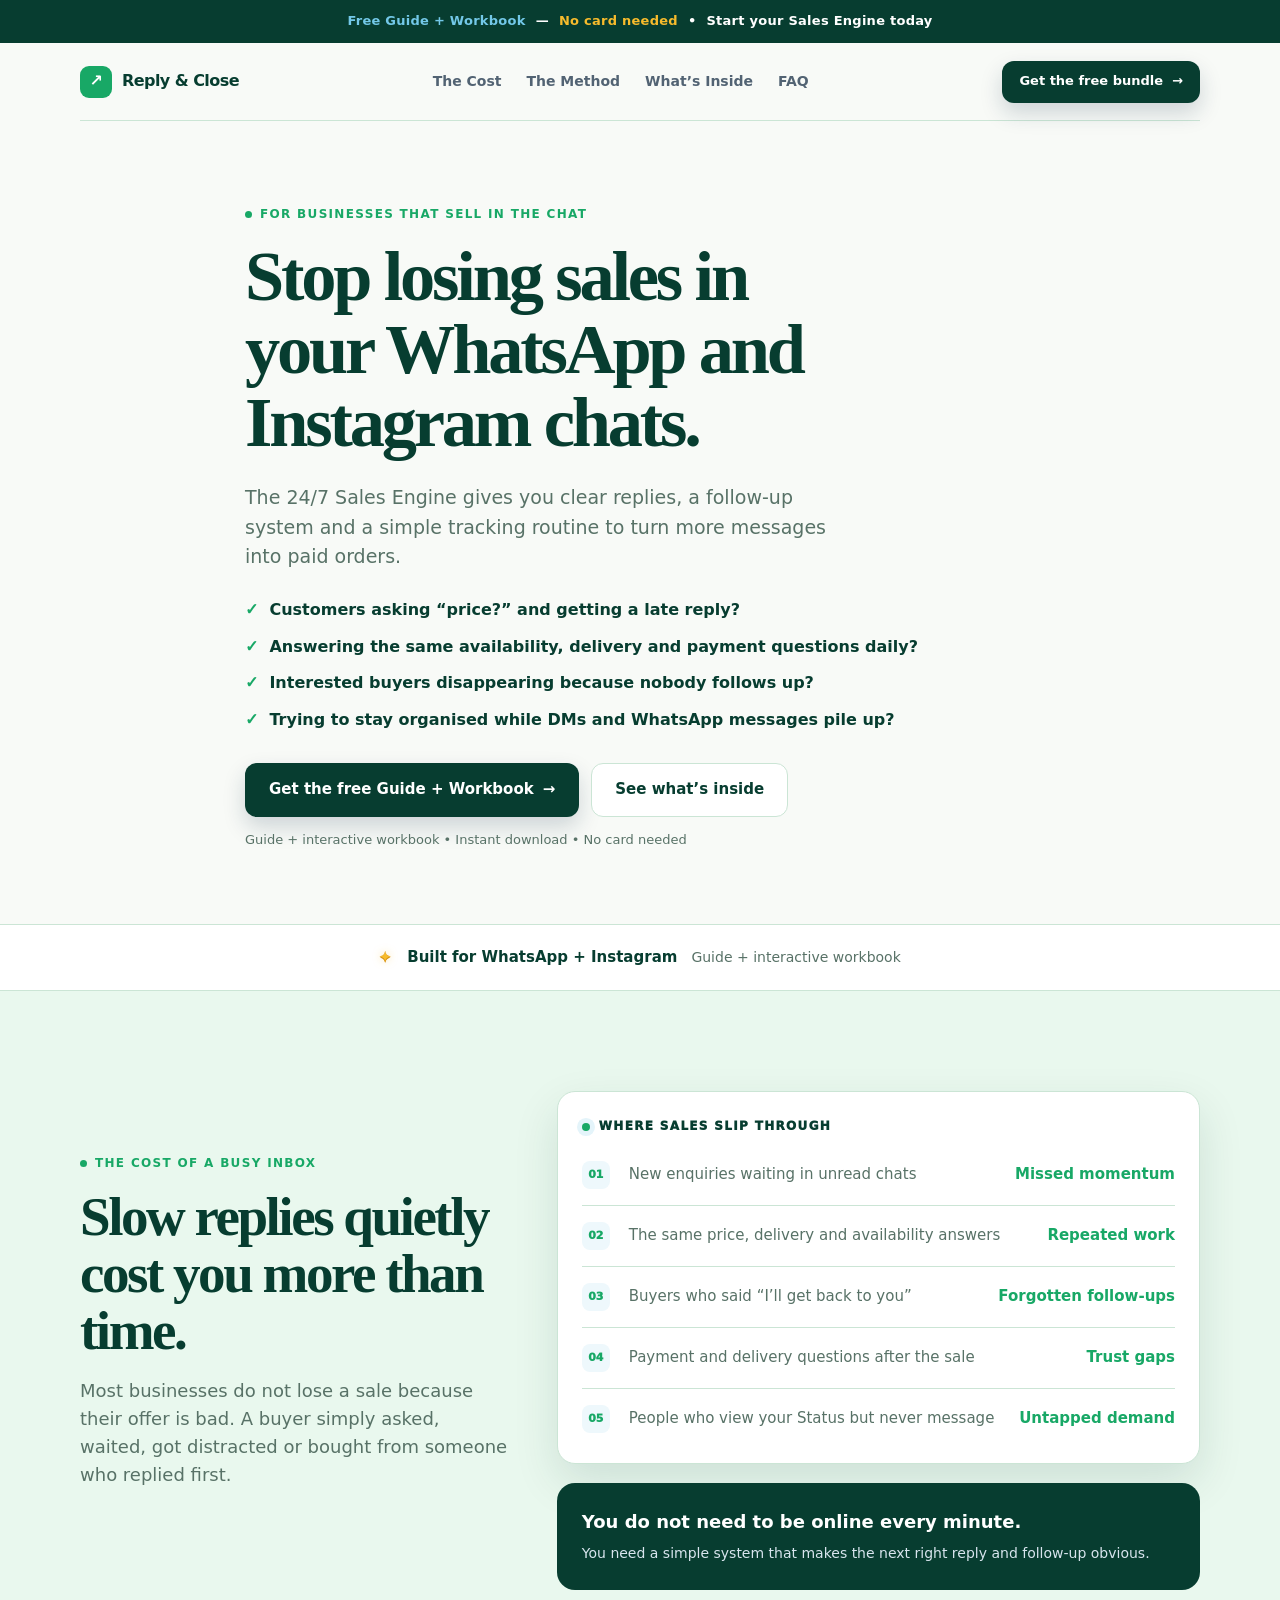
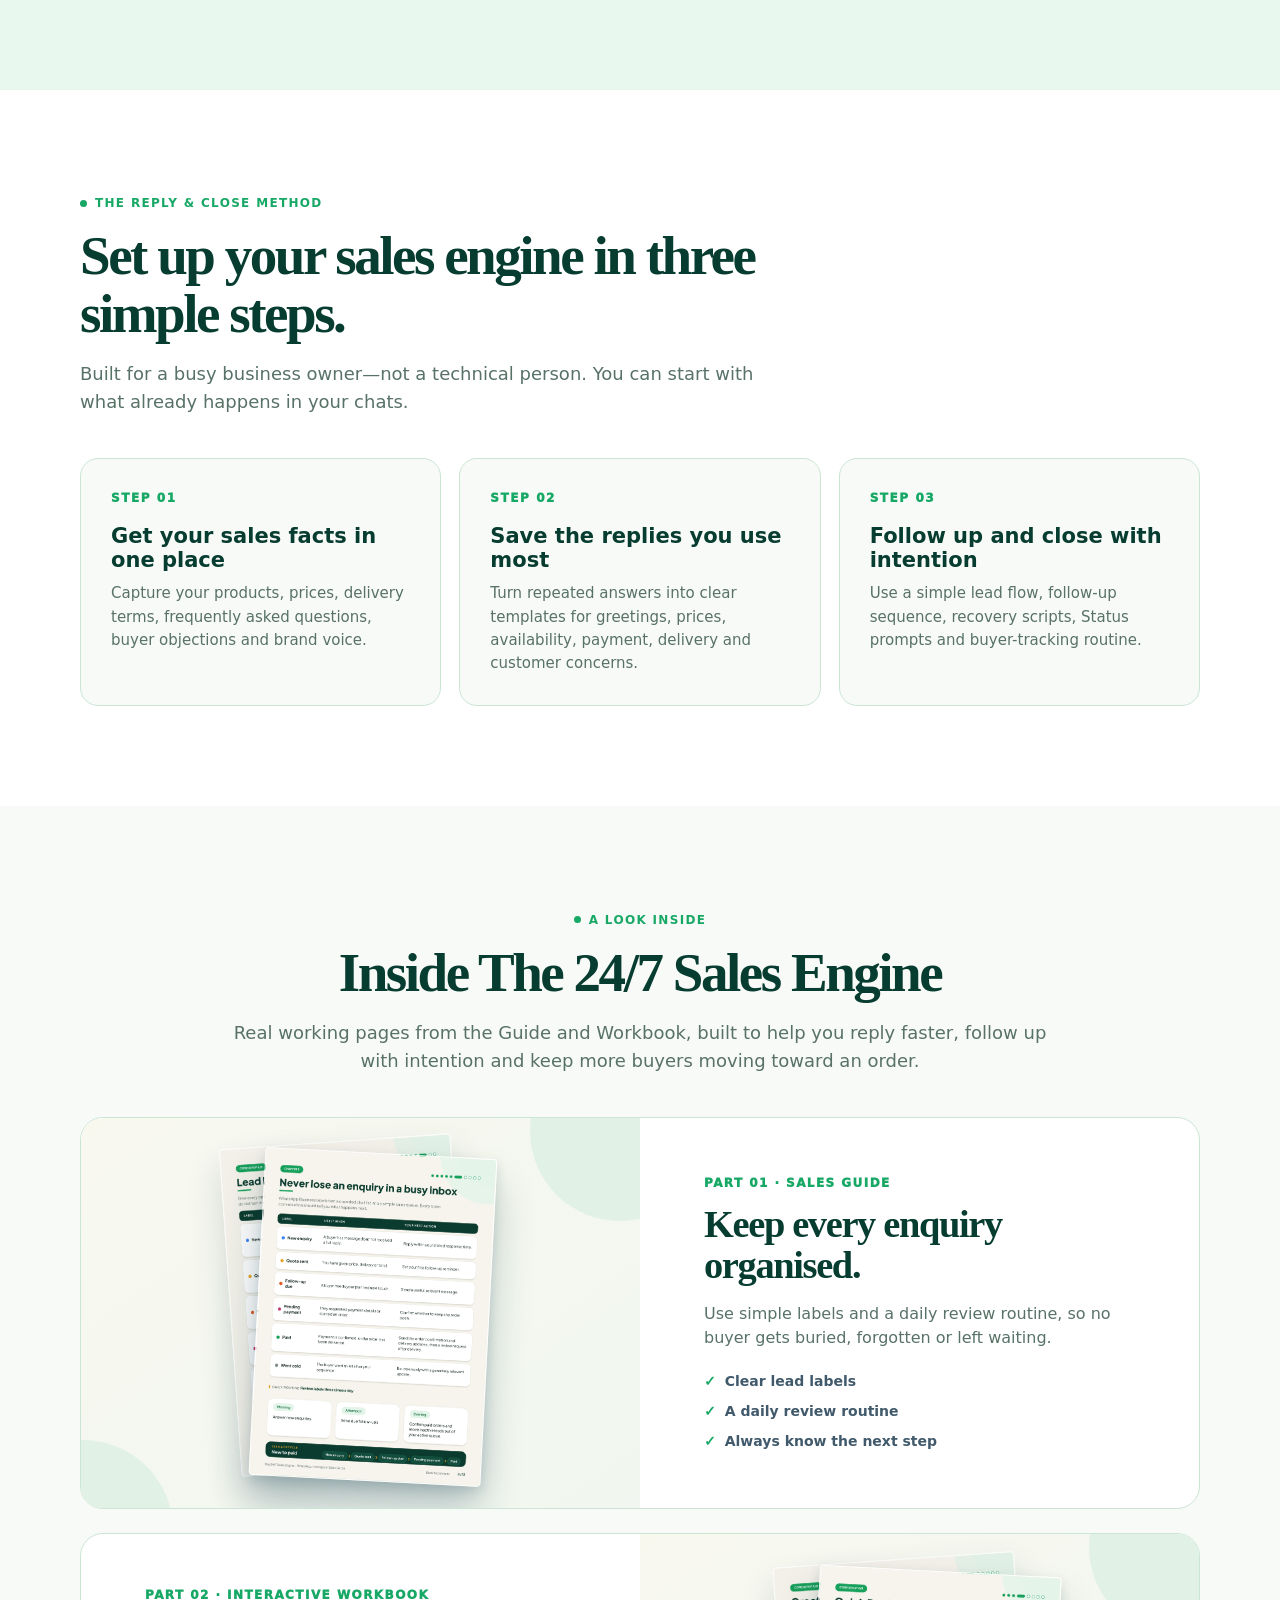
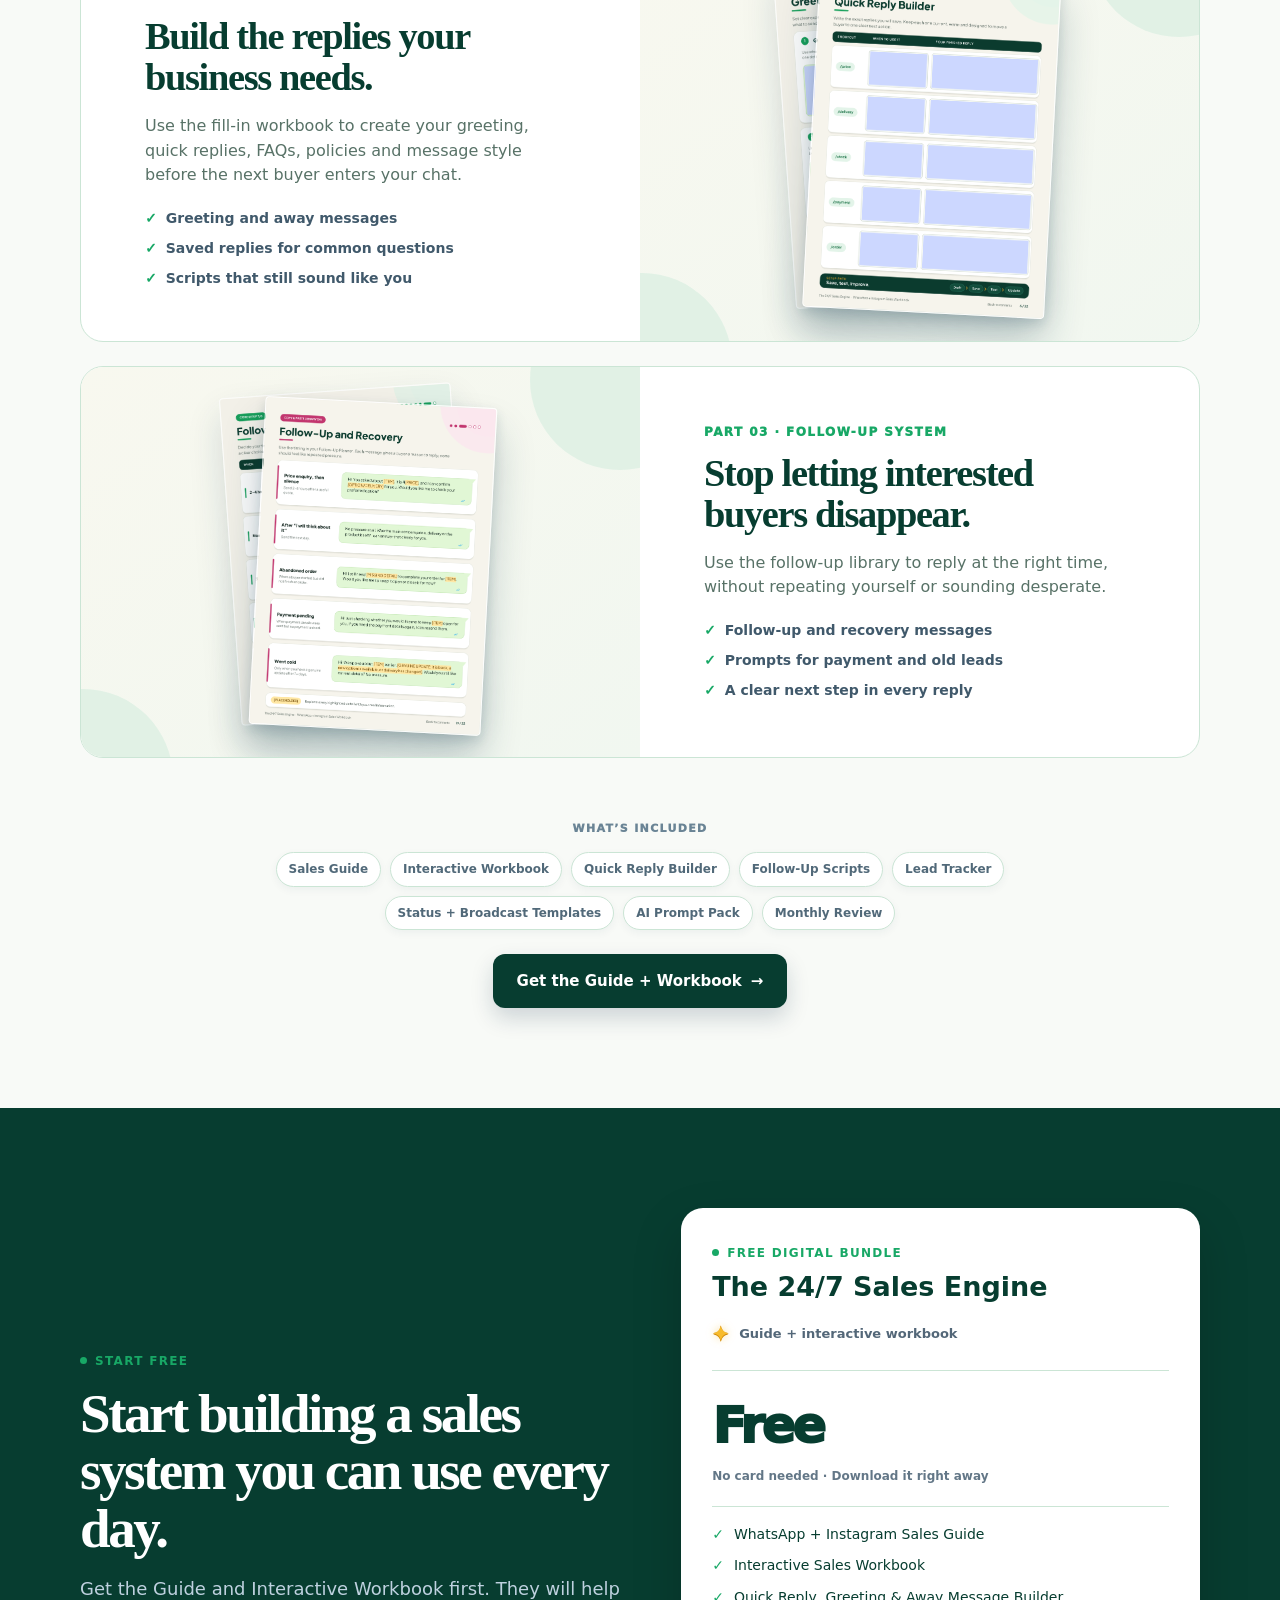
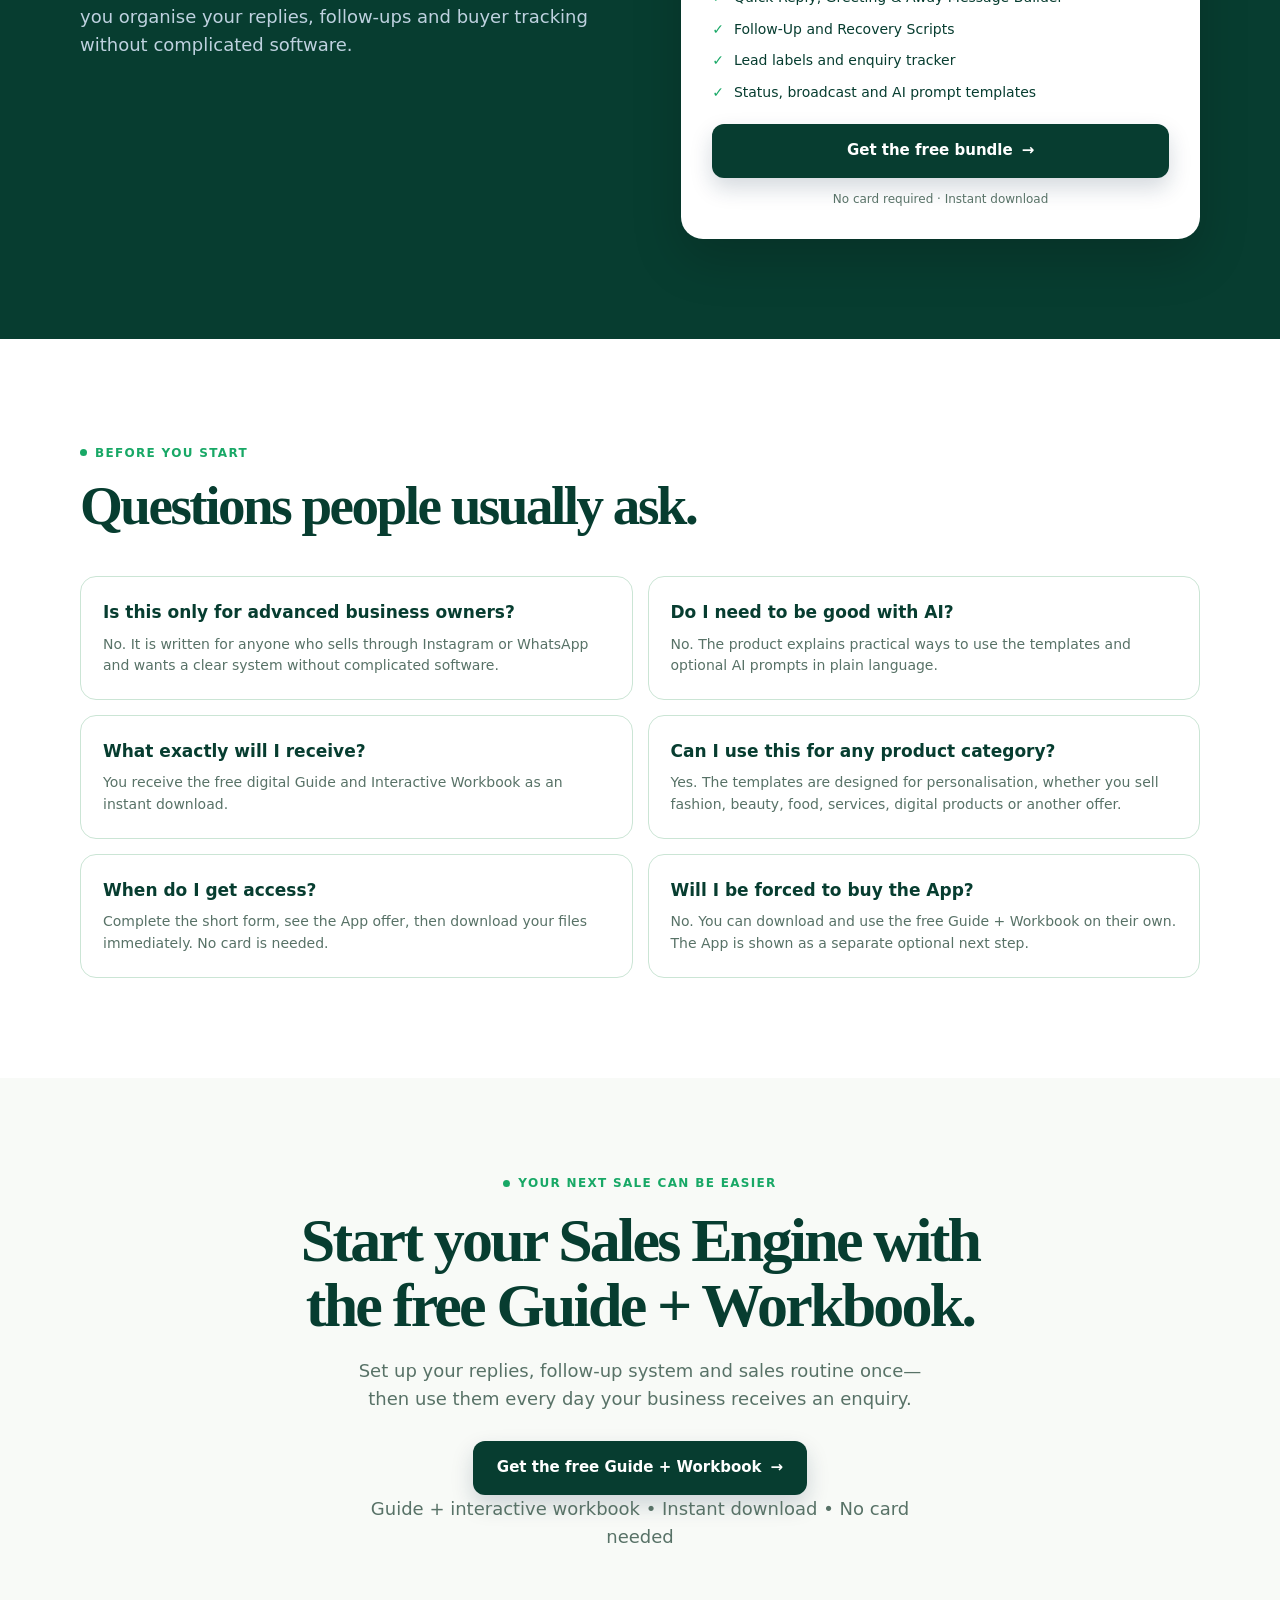
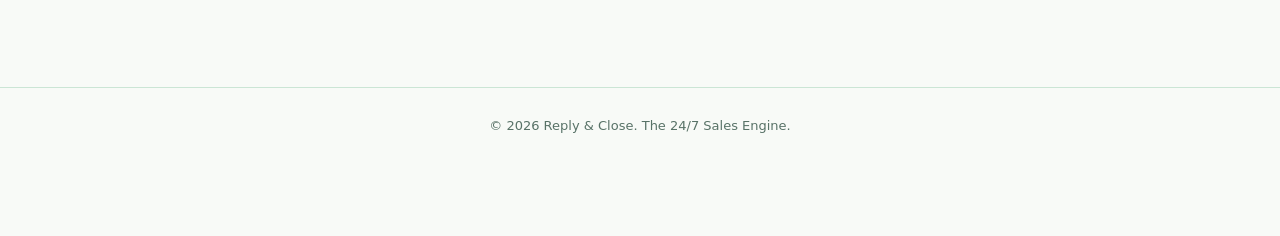
==== commit cfea5c9c: "Add files via upload" ====
--- a/index.html
+++ b/index.html
@@ -188,5 +188,22 @@
       updateSticky();
     }());
   </script>
+  <script>
+    // Direct-download launch: avoid promising an email before a sending domain exists.
+    document.querySelectorAll('.microcopy').forEach(item => {
+      if (item.textContent.includes('Free by email')) item.textContent = 'Guide + interactive workbook • Instant download • No card needed';
+      if (item.textContent.includes('Download link included')) item.textContent = 'Free instant download • No card needed';
+    });
+    const bundle = document.querySelector('#free-bundle');
+    if (bundle) {
+      bundle.querySelector('.price-note').textContent = 'No card needed · Download it right away';
+      bundle.querySelector('.button').innerHTML = 'Get the free bundle <span>→</span>';
+      bundle.querySelector('.secure').textContent = 'No card required · Instant download';
+    }
+    document.querySelectorAll('.faq-item').forEach(item => {
+      if (item.querySelector('h3')?.textContent === 'What exactly will I receive?') item.querySelector('p').textContent = 'You receive the free digital Guide and Interactive Workbook as an instant download.';
+      if (item.querySelector('h3')?.textContent === 'When do I get access?') item.querySelector('p').textContent = 'Complete the short form, see the App offer, then download your files immediately. No card is needed.';
+    });
+  </script>
 </body>
 </html>
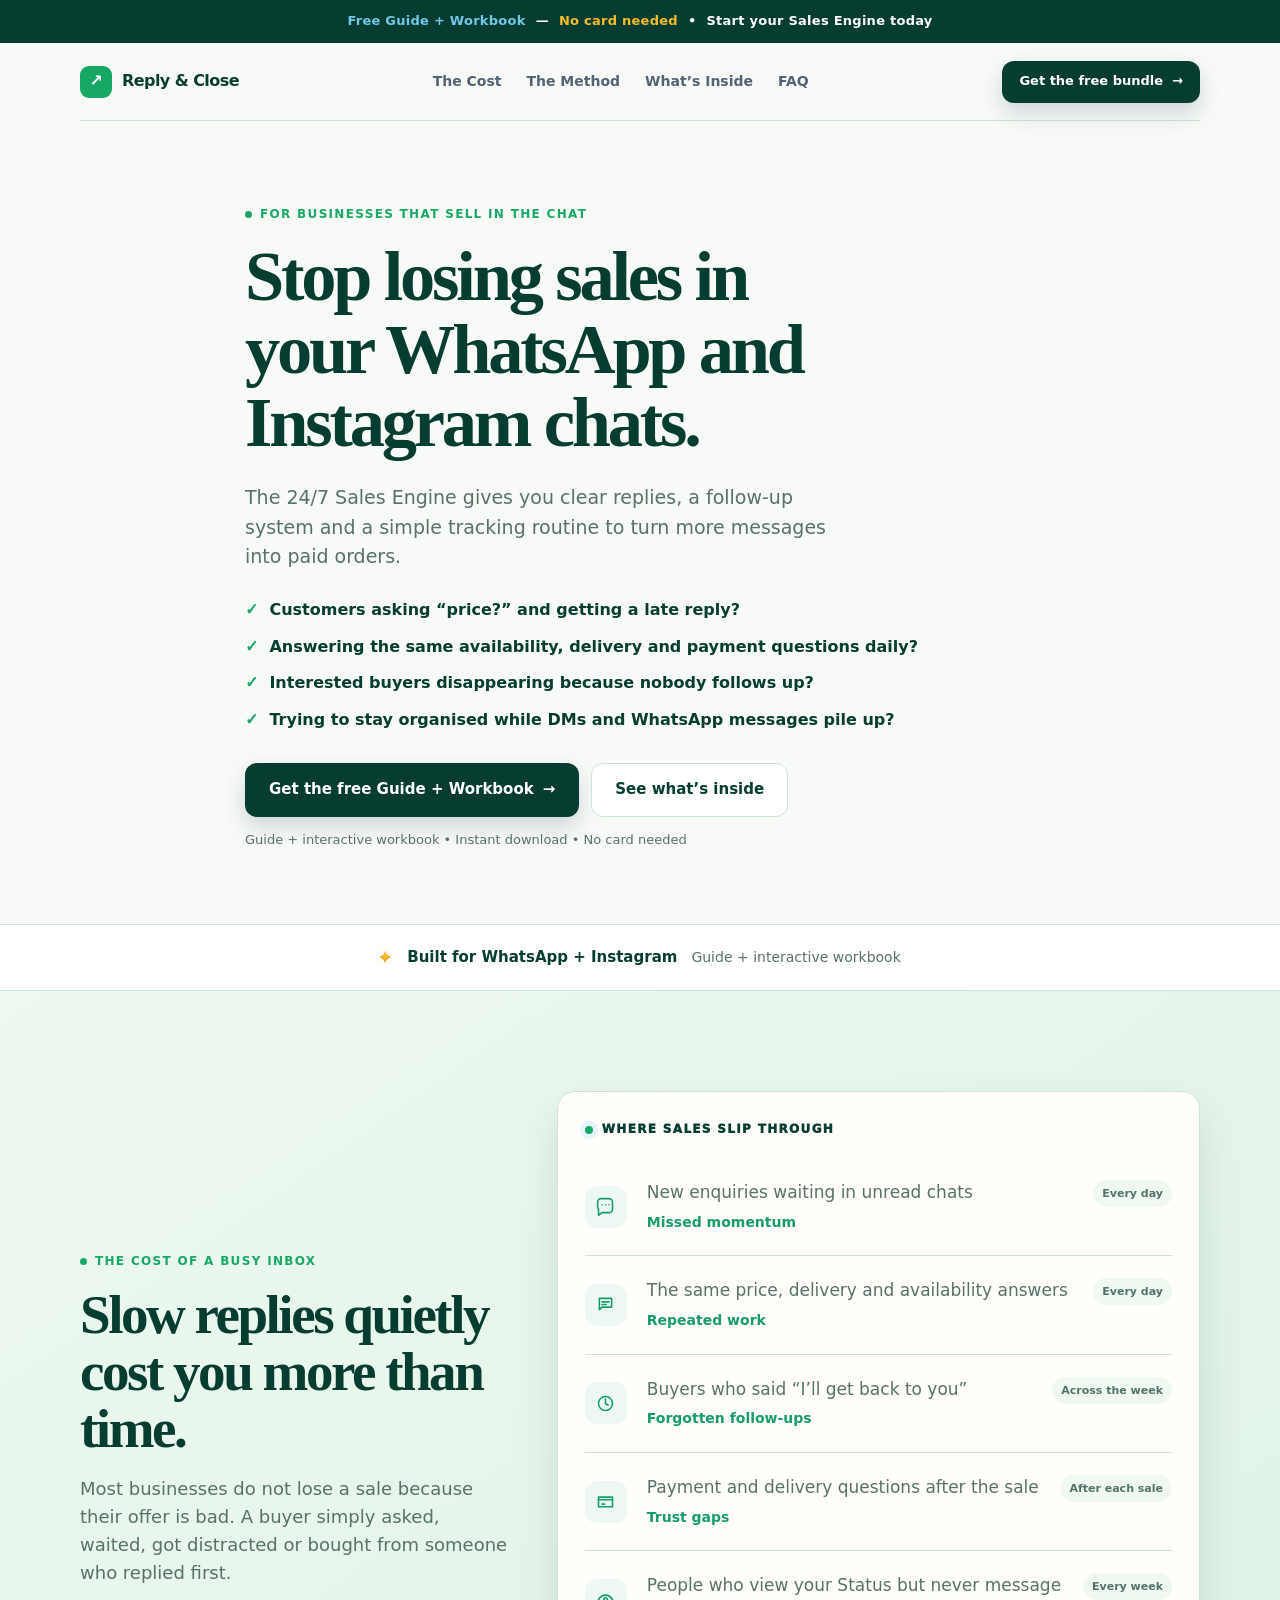
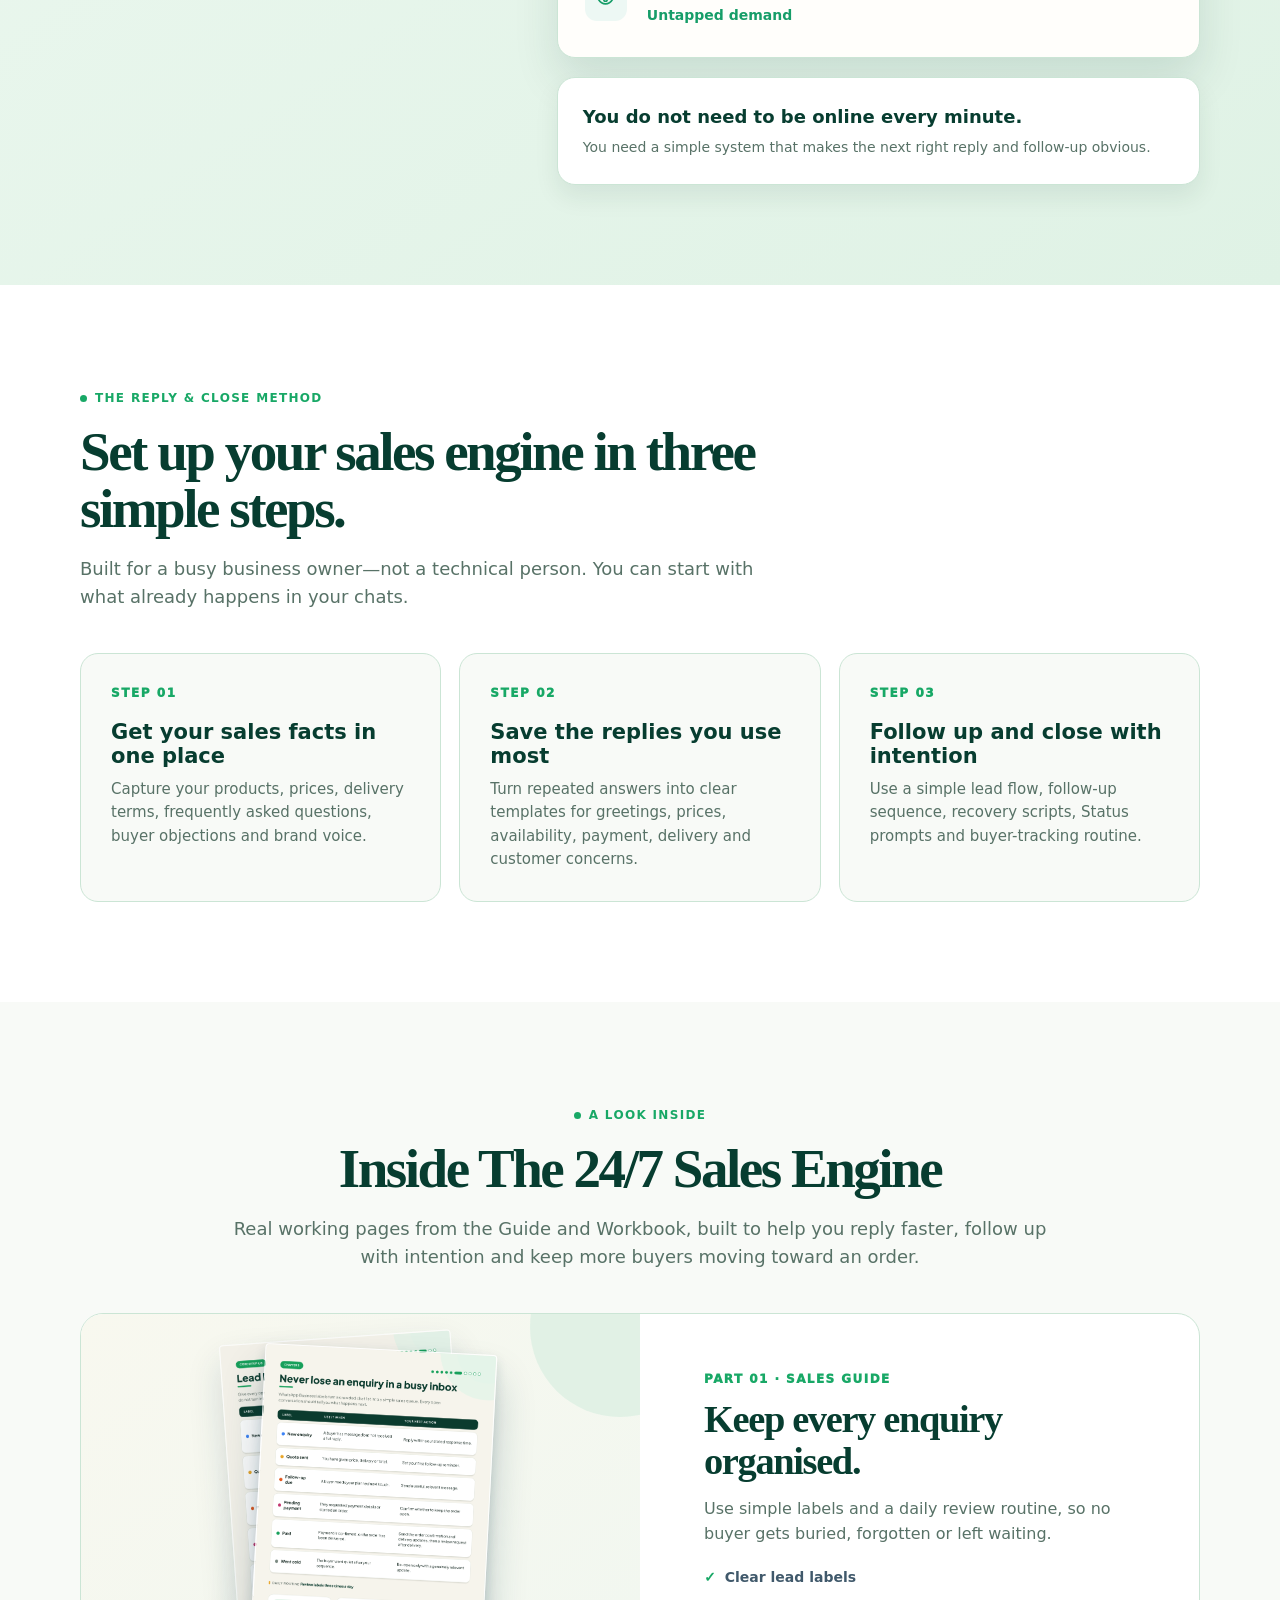
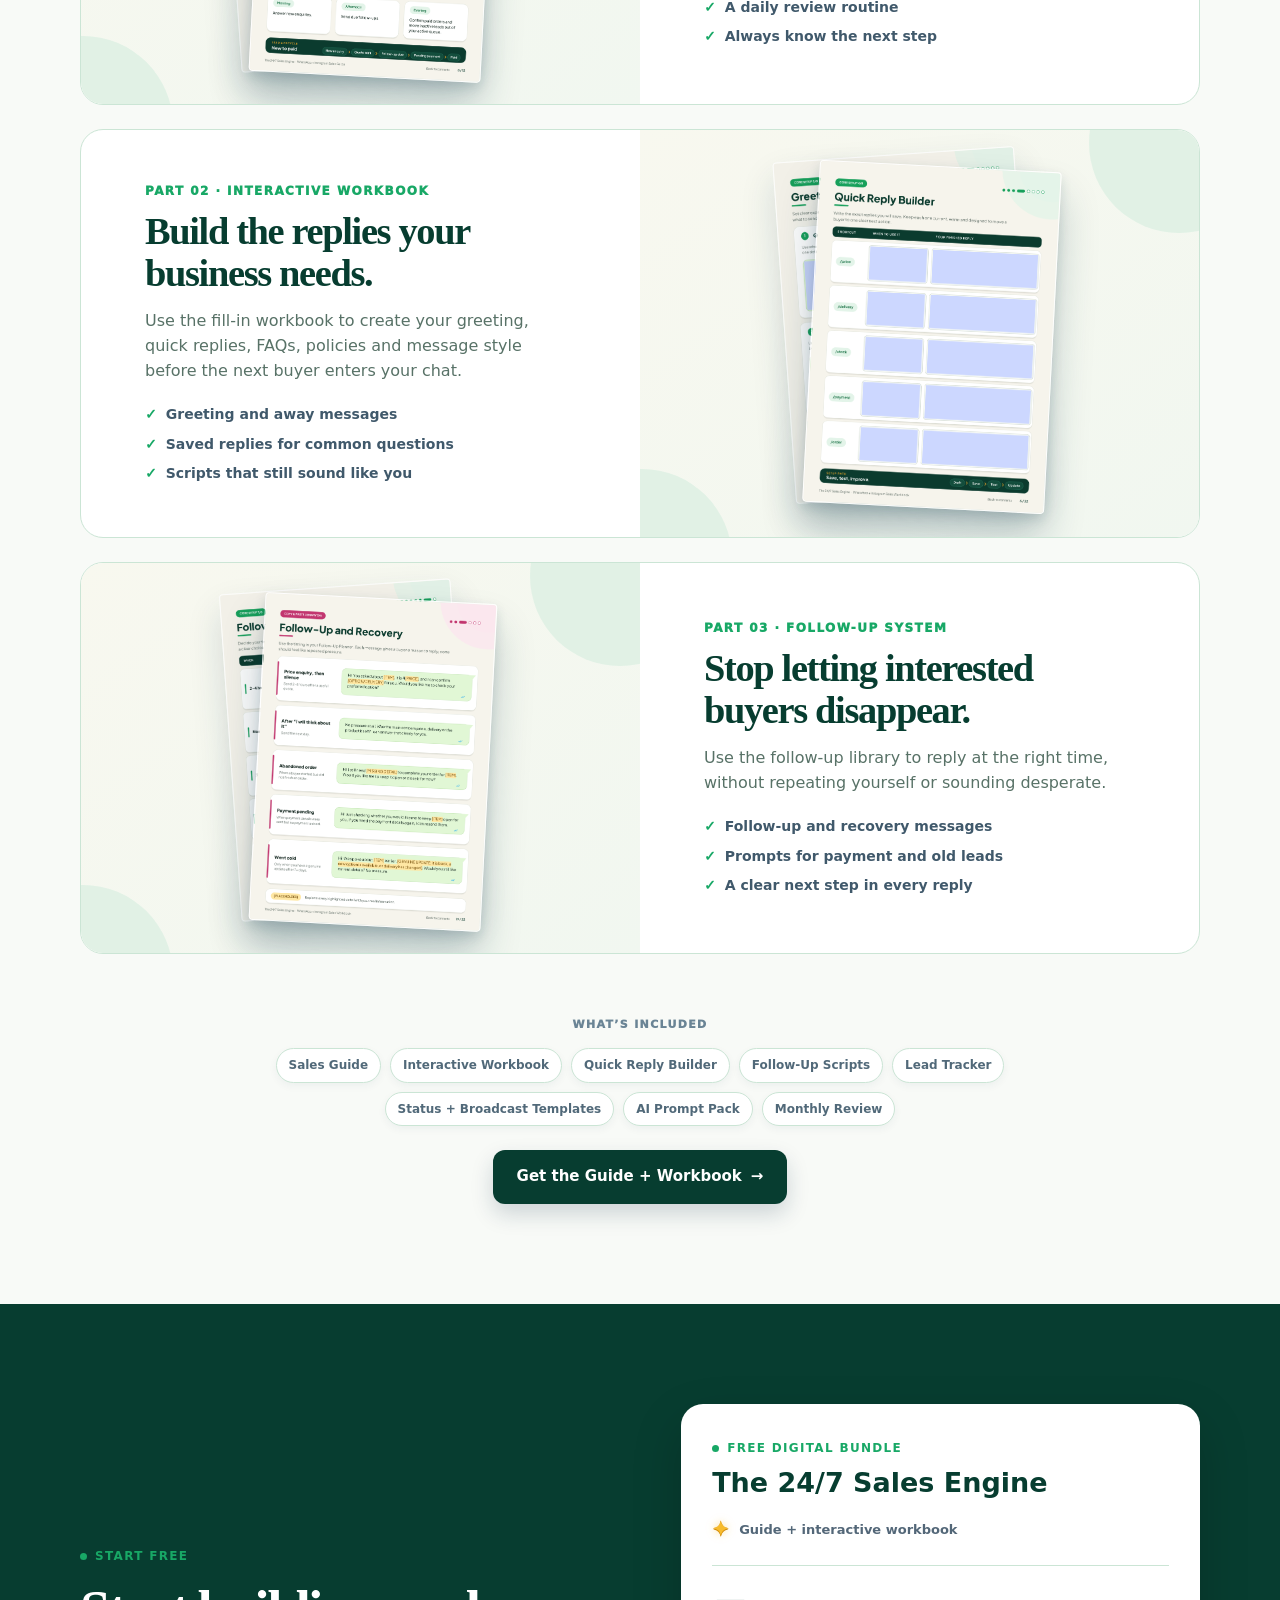
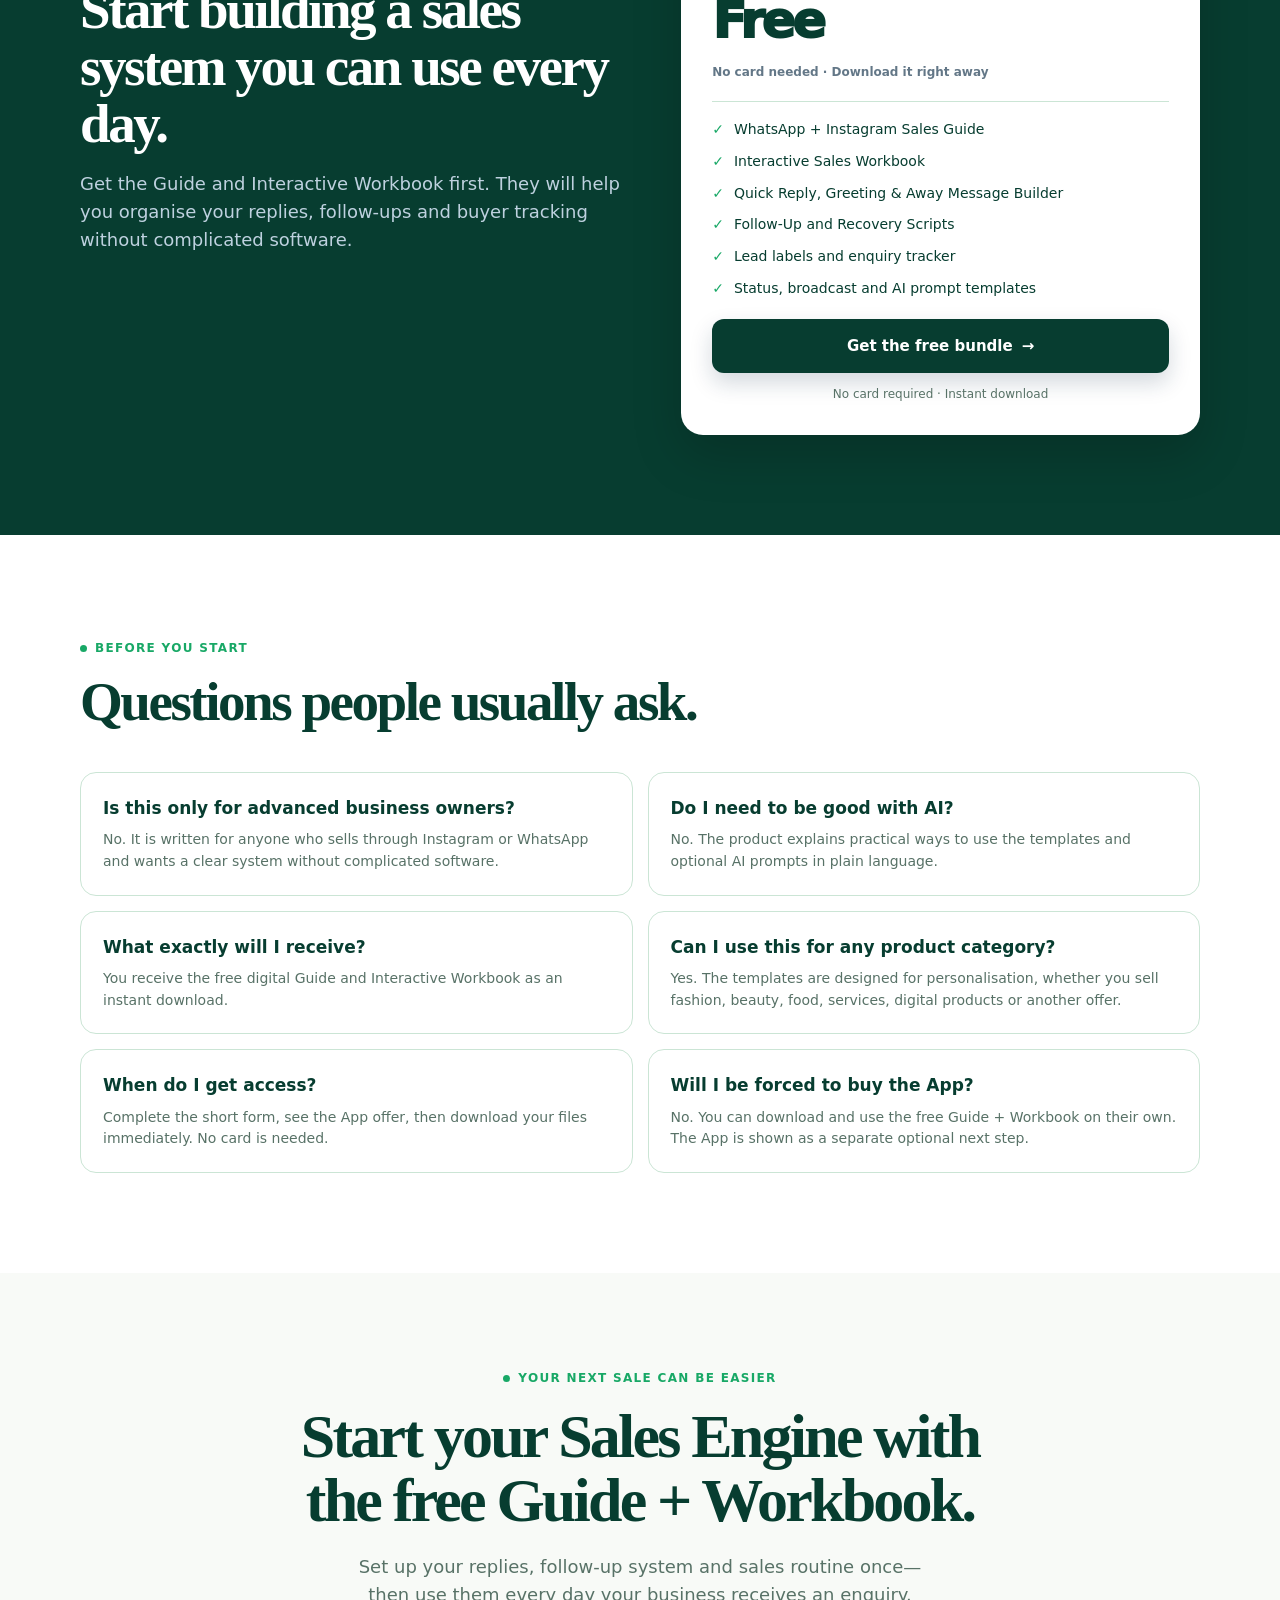
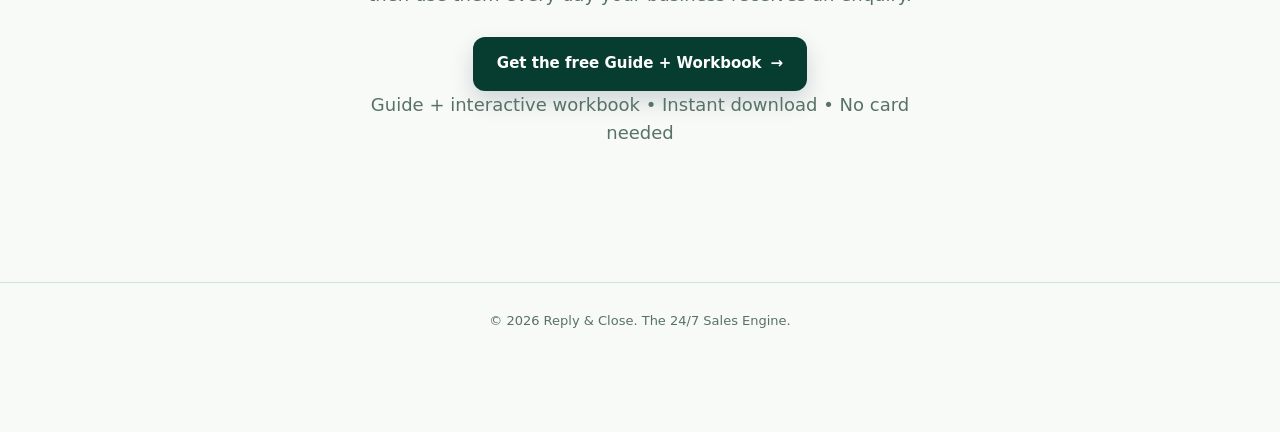
==== commit a7925435: "Add files via upload" ====
--- a/index.html
+++ b/index.html
@@ -15,7 +15,7 @@
     t.src=v;s=b.getElementsByTagName(e)[0];
     s.parentNode.insertBefore(t,s)}(window, document,'script',
     'https://connect.facebook.net/en_US/fbevents.js');
-    fbq('init', '2324842898318551');
+    fbq('init', '1570154944799546');
     fbq('track', 'PageView');
   </script>
   <!-- End Meta Pixel Code -->
@@ -98,10 +98,26 @@
     .hero-product-label { position:absolute; z-index:1; top:11%; right:0; padding:8px 12px; border:1px solid var(--line); border-radius:999px; background:var(--cream); color:var(--ink); box-shadow:0 10px 24px rgba(16,45,70,.12); font-size:10px; font-weight:950; letter-spacing:.09em; text-transform:uppercase; }
     .inside-feature .inside-visual .paper.relevant-page { position:absolute; width:auto; height:84%; max-width:84%; object-fit:contain; }.inside-feature .inside-visual .paper.back.relevant-page { z-index:1; transform:translate(-14px,-8px) rotate(-4deg); }.inside-feature .inside-visual .paper.main.relevant-page { z-index:2; transform:translate(13px,4px) rotate(3deg); }
     @media (max-width:800px) { .hero-grid { display:block; }.hero-product { min-height:450px; margin-top:6px; }.hero-product img { width:min(78vw,350px); }.hero-product .hero-workbook { width:min(65vw,290px); }.hero-product-label { top:8%; right:5%; }.inside-feature .inside-visual .paper.relevant-page { height:84%; max-width:84%; } }
+
+    /* Stronger mobile action pair and a light, premium sales-leaks interface. */
+    .manual { background:linear-gradient(145deg,#edf8f0,#dff2e5); }
+    .time-card { padding:25px 27px 8px; background:#fffefb; border-color:#cbe5d5; box-shadow:0 22px 45px rgba(4,61,48,.12); }
+    .time-card-label { padding:3px 0 19px; color:var(--ink); }
+    .time-card-label::before { background:var(--blue); box-shadow:0 0 0 5px #e4f4fa; }
+    .leak { grid-template-columns:46px minmax(0,1fr) auto; gap:16px; padding:22px 0; border-color:#cbe5d5; }
+    .leak-icon { display:grid; place-items:center; width:42px; height:42px; border-radius:12px; background:#edf8f4; color:#169d68; }
+    .leak-icon svg { width:21px; height:21px; fill:none; stroke:currentColor; stroke-width:1.8; stroke-linecap:round; stroke-linejoin:round; }
+    .leak-copy { display:grid; gap:7px; min-width:0; }
+    .leak-title { color:#577268 !important; font-size:17px; font-weight:500; line-height:1.45; }
+    .leak b { color:#169d68; font-size:14px; }
+    .leak-timing { align-self:start; padding:5px 9px; border-radius:999px; background:#f0f8f2; color:#53746a; font-size:11px; font-weight:850; text-align:right; white-space:nowrap; }
+    .callout { background:#fff; border:1px solid #cbe5d5; color:var(--ink); box-shadow:0 12px 25px rgba(4,47,36,.08); }
+    .callout p { color:var(--muted); }
+    @media (max-width:800px) { .hero-actions .alt { display:inline-flex; background:transparent; color:var(--ink); border-color:#9bc9aa; }.time-card { padding:24px 20px 7px; border-radius:20px; }.leak { grid-template-columns:42px minmax(0,1fr); gap:13px; padding:20px 0; }.leak-timing { grid-column:2; justify-self:start; padding:4px 8px; }.leak-title { font-size:16px; }.leak b { font-size:14px; } }
   </style>
 </head>
 <body>
-  <noscript><img height="1" width="1" style="display:none" src="https://www.facebook.com/tr?id=2324842898318551&ev=PageView&noscript=1" alt=""></noscript>
+  <noscript><img height="1" width="1" style="display:none" src="https://www.facebook.com/tr?id=1570154944799546&ev=PageView&noscript=1" alt=""></noscript>
   <div class="announcement"><strong>Free Guide + Workbook</strong><span>—</span><b>No card needed</b><span>•</span><span>Start your Sales Engine today</span></div>
   <header class="wrap nav">
     <a href="#top" class="brand" aria-label="Reply & Close home"><span class="brand-mark">↗</span><span>Reply &amp; Close</span></a>
@@ -125,7 +141,7 @@
 
     <section class="trust" aria-label="Product format"><div class="wrap trust-row"><span class="stars" aria-hidden="true">✦</span><strong>Built for WhatsApp + Instagram</strong><span>Guide + interactive workbook</span></div></section>
 
-    <section class="manual" id="problem"><div class="wrap manual-grid"><div class="section-head"><div class="eyebrow">The cost of a busy inbox</div><h2>Slow replies quietly cost you more than time.</h2><p>Most businesses do not lose a sale because their offer is bad. A buyer simply asked, waited, got distracted or bought from someone who replied first.</p></div><div><div class="time-card"><div class="time-card-label">Where sales slip through</div><div class="leak"><span class="leak-num">01</span><span class="leak-title">New enquiries waiting in unread chats</span><b>Missed momentum</b></div><div class="leak"><span class="leak-num">02</span><span class="leak-title">The same price, delivery and availability answers</span><b>Repeated work</b></div><div class="leak"><span class="leak-num">03</span><span class="leak-title">Buyers who said “I’ll get back to you”</span><b>Forgotten follow-ups</b></div><div class="leak"><span class="leak-num">04</span><span class="leak-title">Payment and delivery questions after the sale</span><b>Trust gaps</b></div><div class="leak"><span class="leak-num">05</span><span class="leak-title">People who view your Status but never message</span><b>Untapped demand</b></div></div><div class="callout"><strong>You do not need to be online every minute.</strong><p>You need a simple system that makes the next right reply and follow-up obvious.</p></div></div></div></section>
+    <section class="manual" id="problem"><div class="wrap manual-grid"><div class="section-head"><div class="eyebrow">The cost of a busy inbox</div><h2>Slow replies quietly cost you more than time.</h2><p>Most businesses do not lose a sale because their offer is bad. A buyer simply asked, waited, got distracted or bought from someone who replied first.</p></div><div><div class="time-card"><div class="time-card-label">Where sales slip through</div><div class="leak"><span class="leak-icon" aria-hidden="true"><svg viewBox="0 0 24 24"><path d="M20 15a4 4 0 0 1-4 4H8l-4 3v-7a4 4 0 0 1-1-2.7V7a4 4 0 0 1 4-4h9a4 4 0 0 1 4 4z"/><path d="M8 10h.01M12 10h.01M16 10h.01"/></svg></span><span class="leak-copy"><span class="leak-title">New enquiries waiting in unread chats</span><b>Missed momentum</b></span><span class="leak-timing">Every day</span></div><div class="leak"><span class="leak-icon" aria-hidden="true"><svg viewBox="0 0 24 24"><path d="M5 5h14v10H8l-3 3z"/><path d="M8 9h8M8 12h5"/></svg></span><span class="leak-copy"><span class="leak-title">The same price, delivery and availability answers</span><b>Repeated work</b></span><span class="leak-timing">Every day</span></div><div class="leak"><span class="leak-icon" aria-hidden="true"><svg viewBox="0 0 24 24"><circle cx="12" cy="12" r="8"/><path d="M12 7v5l3 2"/></svg></span><span class="leak-copy"><span class="leak-title">Buyers who said “I’ll get back to you”</span><b>Forgotten follow-ups</b></span><span class="leak-timing">Across the week</span></div><div class="leak"><span class="leak-icon" aria-hidden="true"><svg viewBox="0 0 24 24"><path d="M4 7h16v11H4z"/><path d="M4 10h16M8 15h3"/></svg></span><span class="leak-copy"><span class="leak-title">Payment and delivery questions after the sale</span><b>Trust gaps</b></span><span class="leak-timing">After each sale</span></div><div class="leak"><span class="leak-icon" aria-hidden="true"><svg viewBox="0 0 24 24"><path d="M4 12s3-5 8-5 8 5 8 5-3 5-8 5-8-5-8-5z"/><circle cx="12" cy="12" r="2"/></svg></span><span class="leak-copy"><span class="leak-title">People who view your Status but never message</span><b>Untapped demand</b></span><span class="leak-timing">Every week</span></div></div><div class="callout"><strong>You do not need to be online every minute.</strong><p>You need a simple system that makes the next right reply and follow-up obvious.</p></div></div></div></section>
 
     <section class="method" id="method"><div class="wrap"><div class="section-head"><div class="eyebrow">The Reply &amp; Close method</div><h2>Set up your sales engine in three simple steps.</h2><p>Built for a busy business owner—not a technical person. You can start with what already happens in your chats.</p></div><div class="steps"><article class="step"><div class="step-num">Step 01</div><h3>Get your sales facts in one place</h3><p>Capture your products, prices, delivery terms, frequently asked questions, buyer objections and brand voice.</p></article><article class="step"><div class="step-num">Step 02</div><h3>Save the replies you use most</h3><p>Turn repeated answers into clear templates for greetings, prices, availability, payment, delivery and customer concerns.</p></article><article class="step"><div class="step-num">Step 03</div><h3>Follow up and close with intention</h3><p>Use a simple lead flow, follow-up sequence, recovery scripts, Status prompts and buyer-tracking routine.</p></article></div></div></section>
 
@@ -151,11 +167,6 @@
     document.querySelectorAll('a[href="checkout.html"]').forEach(function (checkoutLink) {
       var fbclid = new URLSearchParams(window.location.search).get('fbclid');
       if (fbclid) checkoutLink.href = 'checkout.html?fbclid=' + encodeURIComponent(fbclid);
-      checkoutLink.addEventListener('click', function () {
-        if (typeof window.fbq === 'function') {
-          window.fbq('track', 'Lead', { content_name: 'Free 24/7 Sales Engine Guide + Workbook' });
-        }
-      });
     });
 
     (function () {
